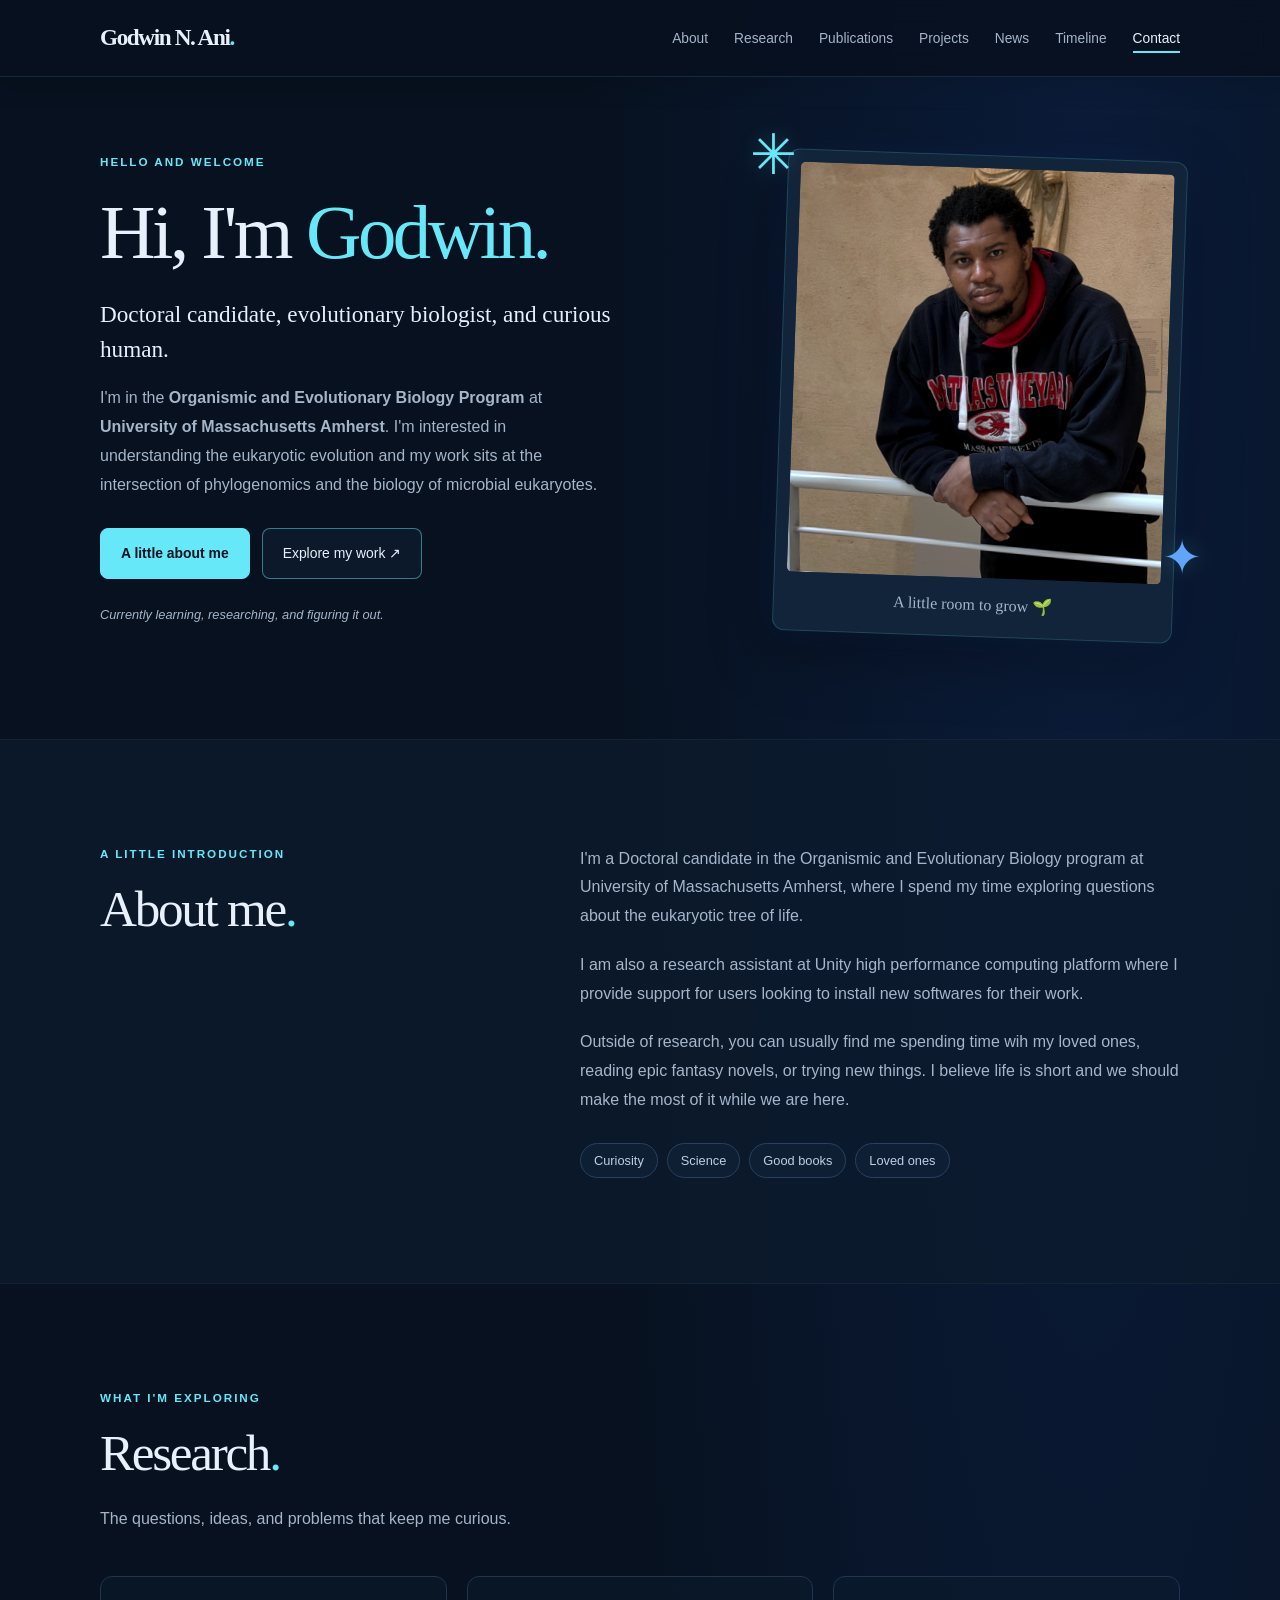
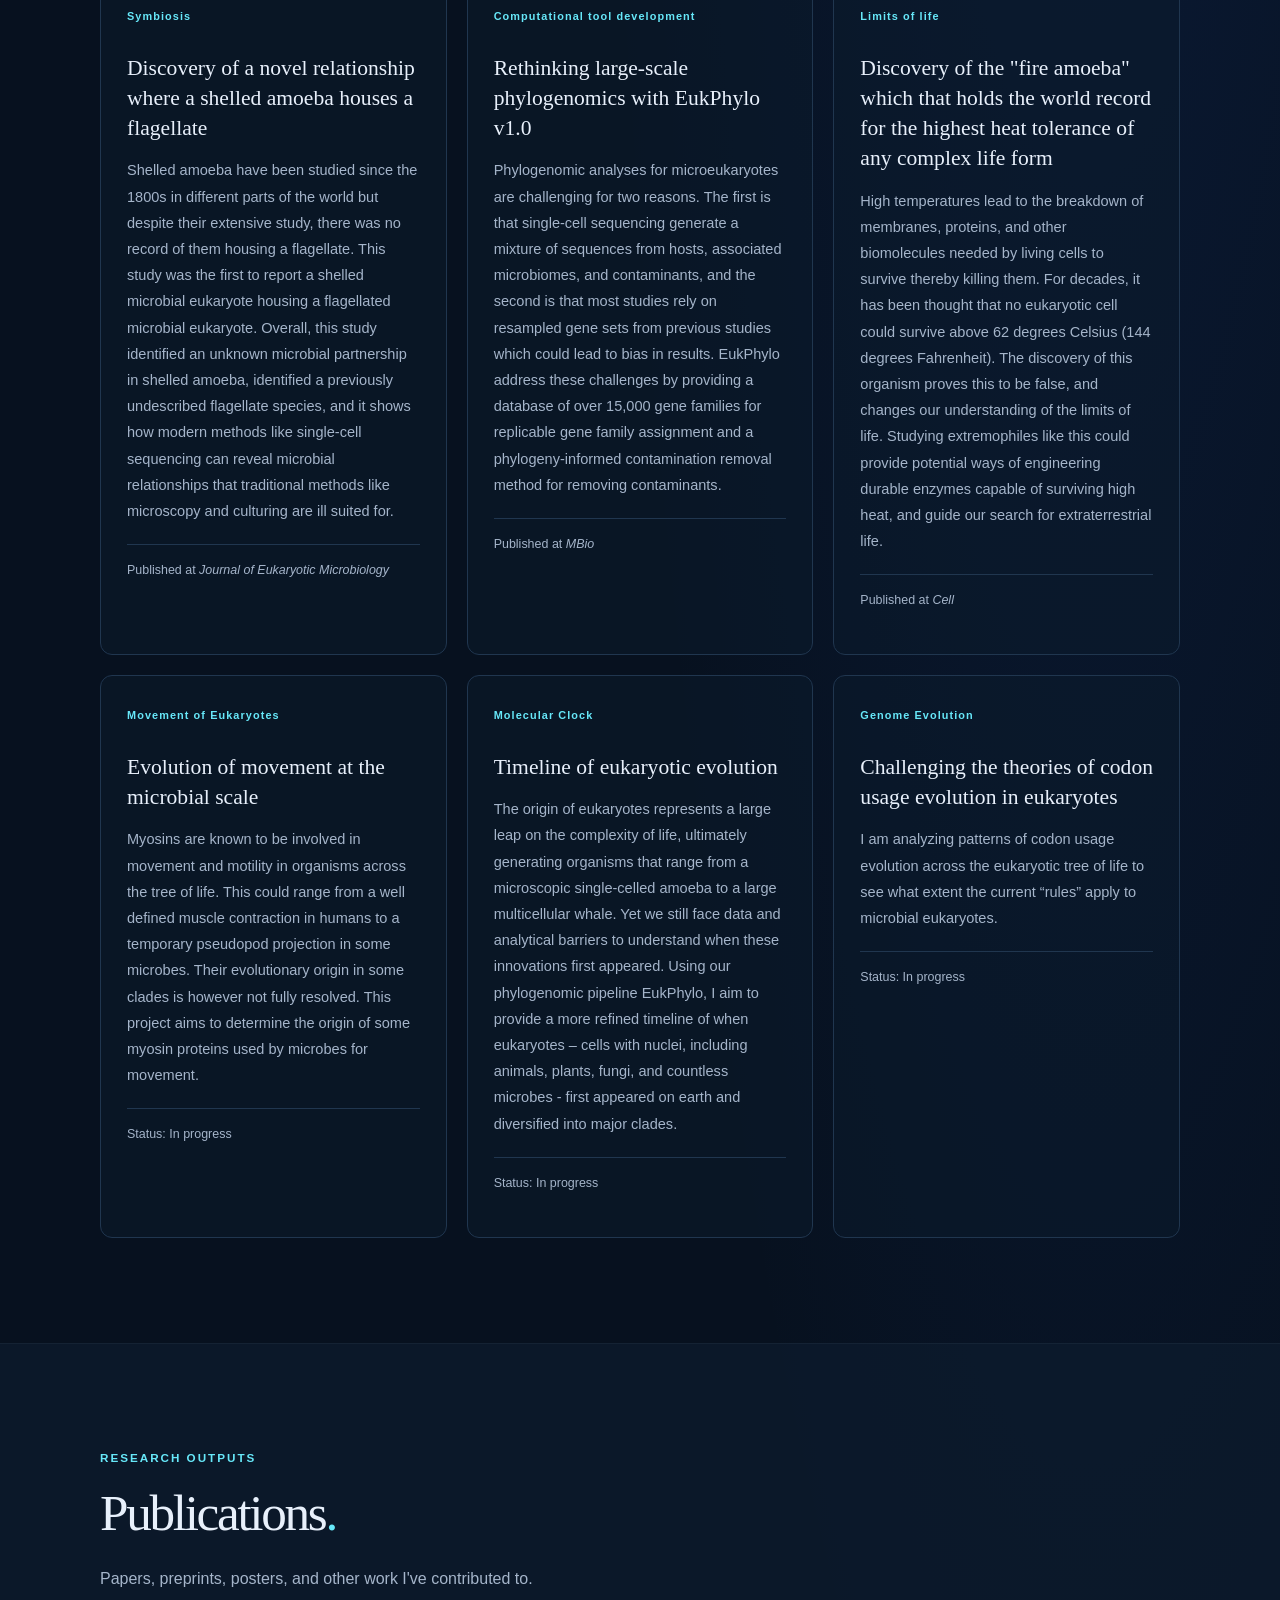
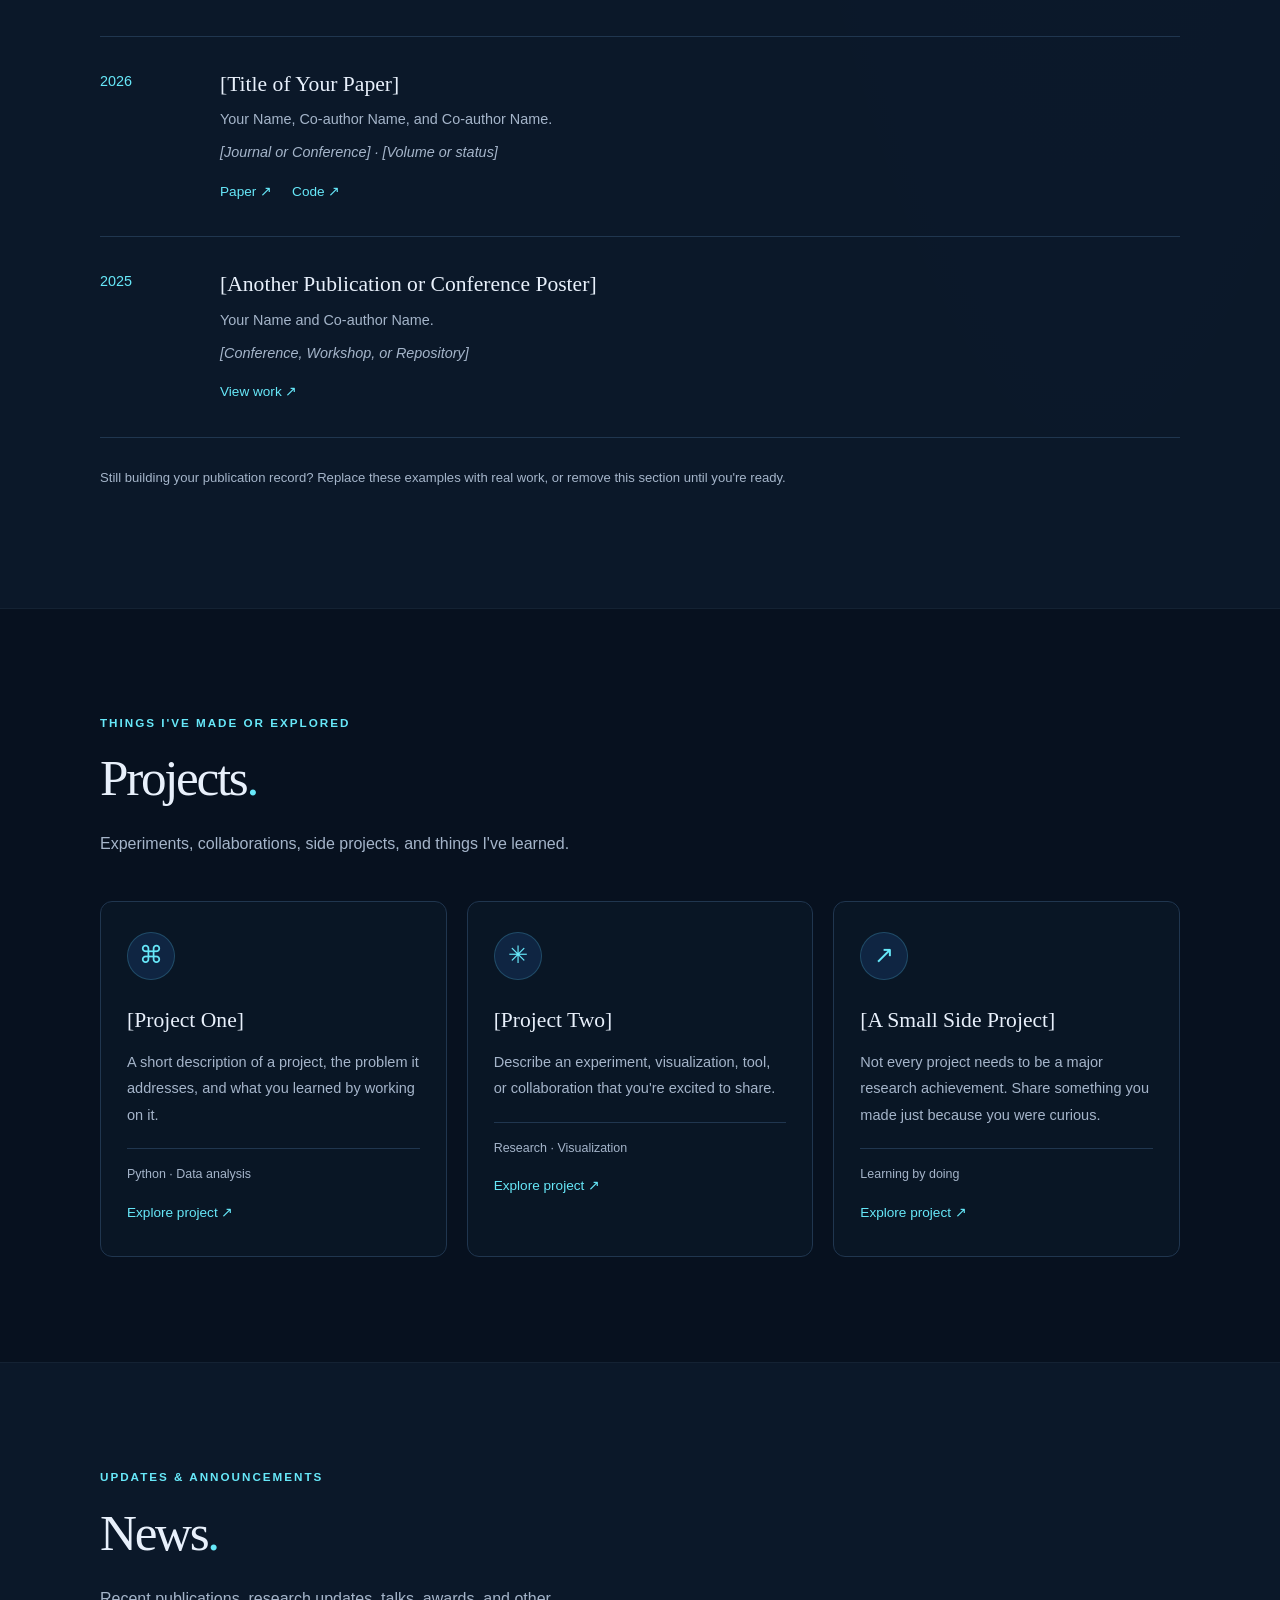
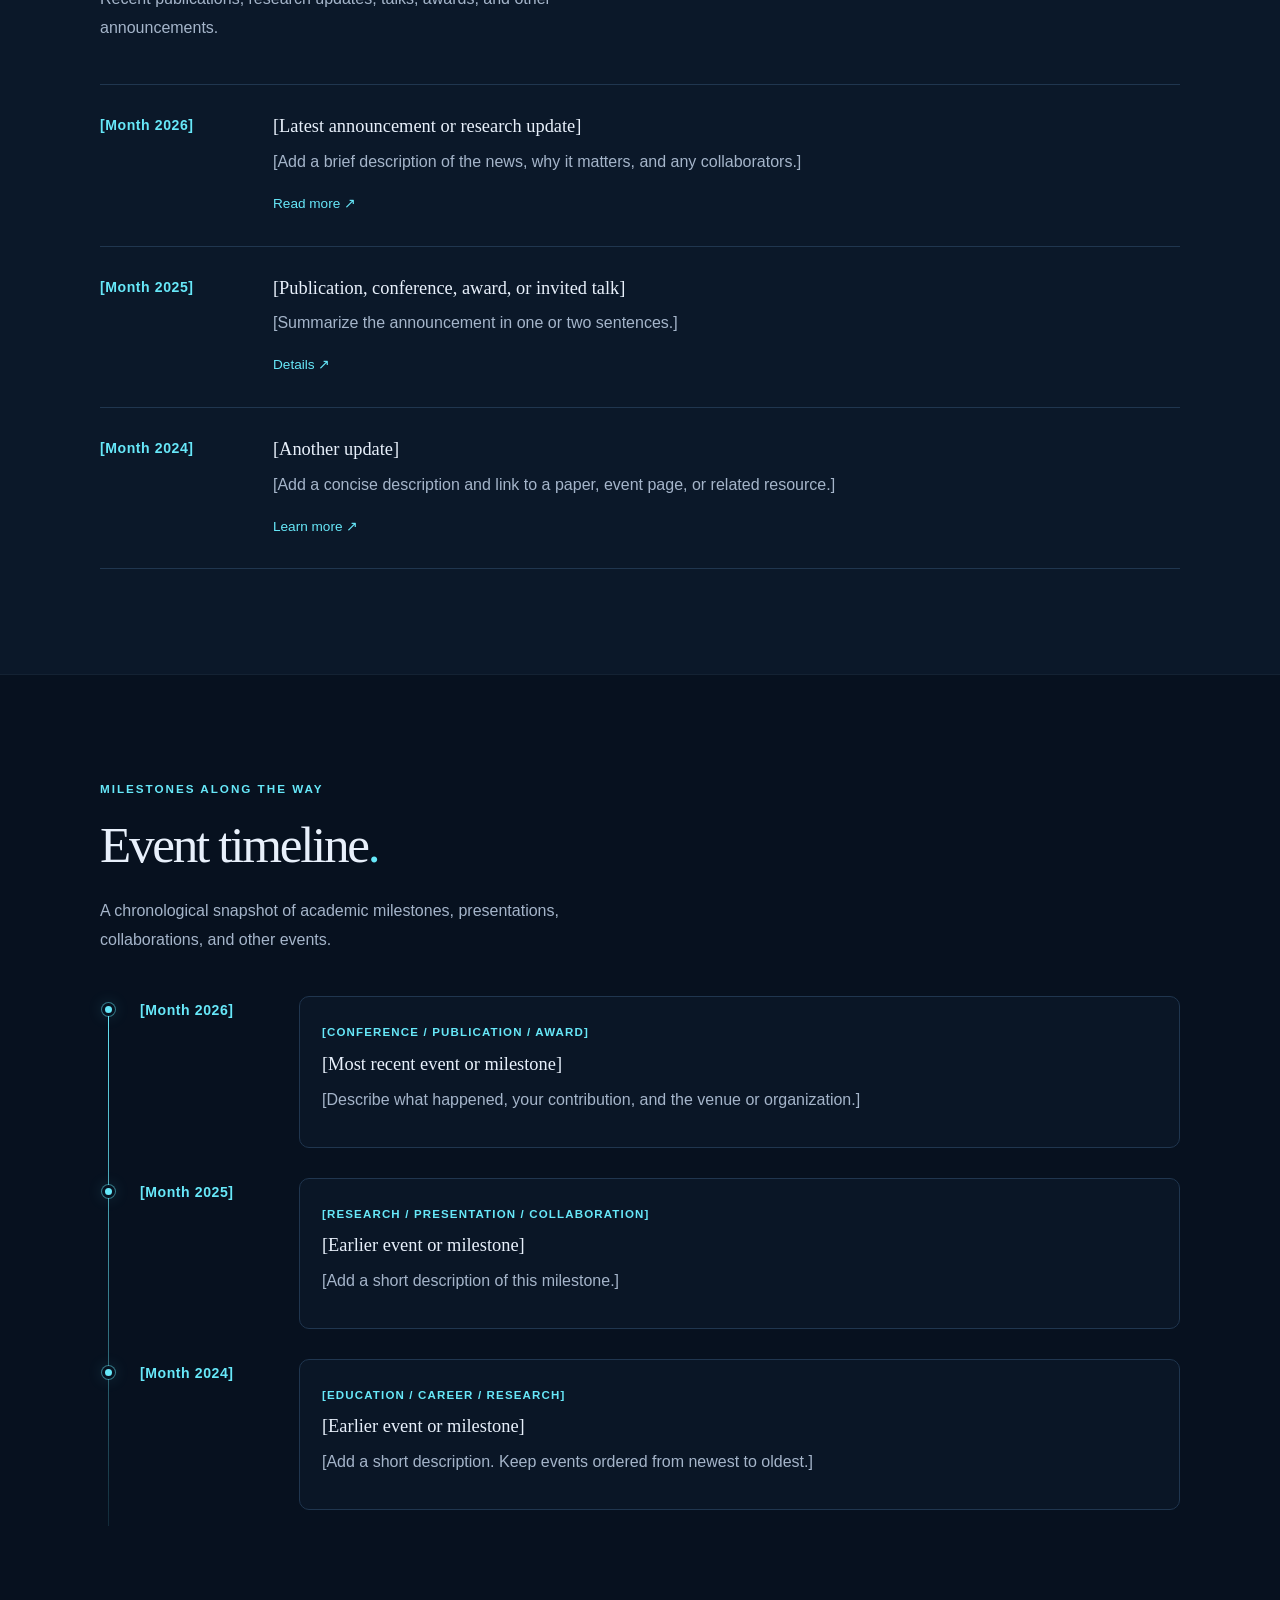
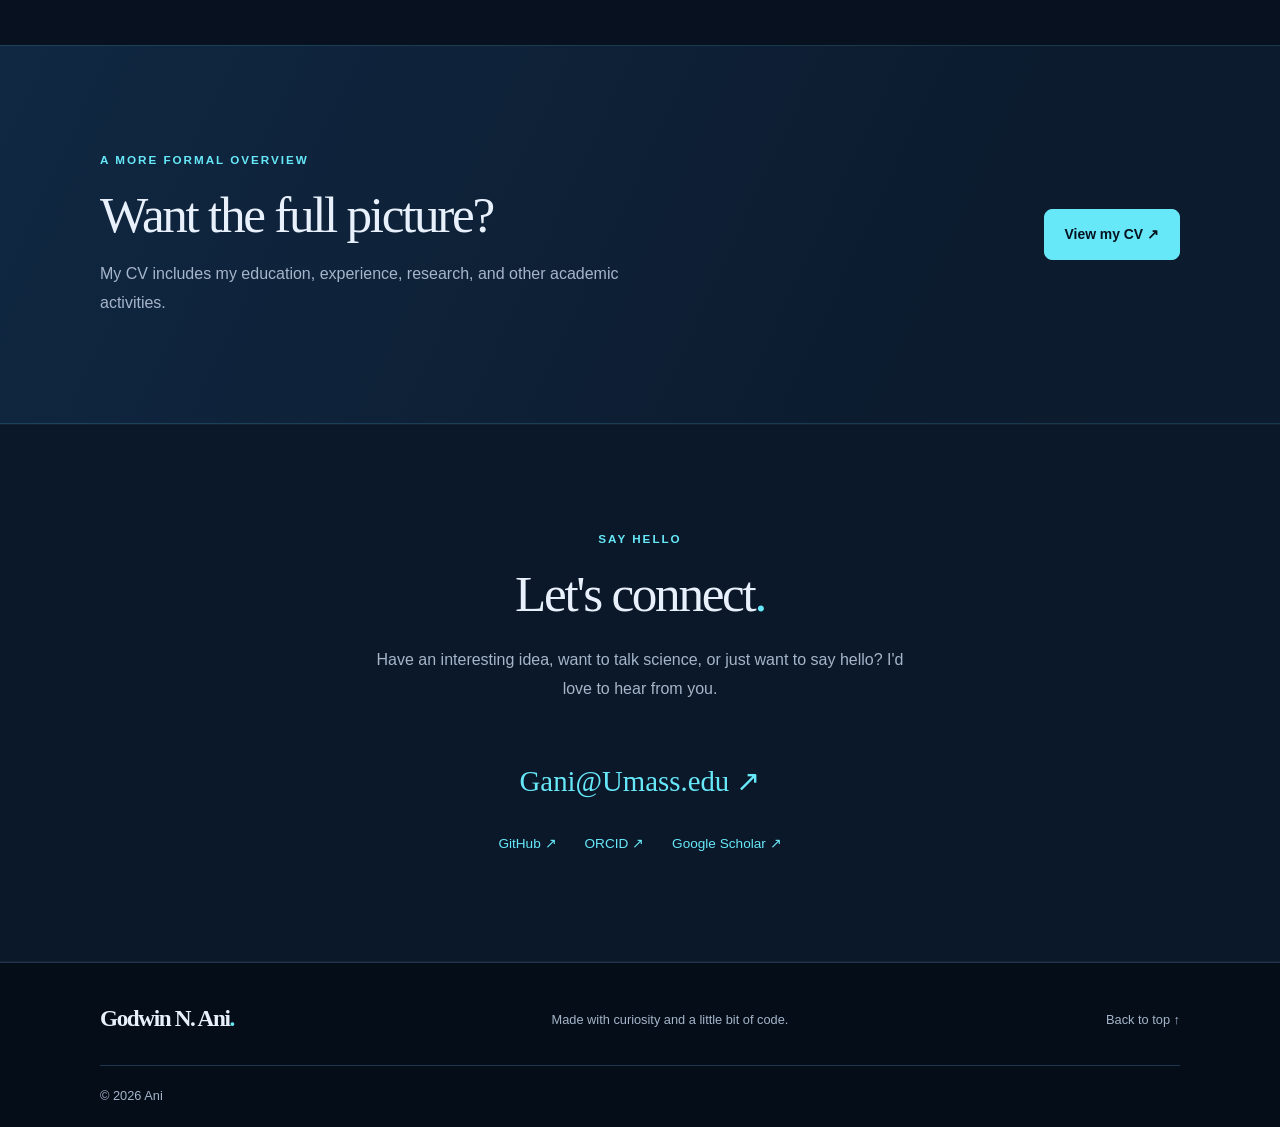
==== index.html @ 8d367bbb "Update index.html" ====
<!DOCTYPE html>
<html lang="en">
<head>
  <meta charset="UTF-8">
  <meta name="viewport" content="width=device-width, initial-scale=1.0">
  <meta name="description" content="Academic website showcasing research, publications, projects, news, and academic milestones.">
  <meta name="theme-color" content="#07111f">
  <title>Godwin N. Ani | Graduate Student</title>
  <link rel="stylesheet" href="style.css">
  <script src="script.js" defer></script>
</head>
<body>

  <!-- Navigation -->
  <header class="site-header">
    <nav class="navbar container" aria-label="Main navigation">
      <a class="logo" href="#home">Godwin N. Ani<span>.</span></a>

      <button class="menu-toggle"
              id="menu-toggle"
              aria-label="Open navigation menu"
              aria-expanded="false"
              aria-controls="nav-links">
        <span></span><span></span><span></span>
      </button>

      <ul class="nav-links" id="nav-links">
        <li><a href="#about">About</a></li>
        <li><a href="#research">Research</a></li>
        <li><a href="#publications">Publications</a></li>
        <li><a href="#projects">Projects</a></li>
        <li><a href="#news">News</a></li>
        <li><a href="#timeline">Timeline</a></li>
        <li><a href="#contact">Contact</a></li>
      </ul>
    </nav>
  </header>

  <main>
    <!-- Hero -->
    <section class="hero container" id="home">
      <div class="hero-content">
        <p class="eyebrow">HELLO AND WELCOME</p>

        <h1>Hi, I'm <span>Godwin.</span></h1>

        <p class="hero-subtitle">
          Doctoral candidate, evolutionary biologist, and curious human.
        </p>

        <p class="hero-description">
          I'm in the <strong>Organismic and Evolutionary Biology Program</strong> at
          <strong>University of Massachusetts Amherst</strong>. I'm interested in understanding
          the eukaryotic evolution and my work sits at the intersection of phylogenomics and the biology of microbial eukaryotes.
        </p>

        <div class="hero-buttons">
          <a class="button button-dark" href="#about">A little about me</a>
          <a class="button button-outline" href="#research">Explore my work ↗</a>
        </div>

        <p class="hero-note">Currently learning, researching, and figuring it out.</p>
      </div>

      <div class="hero-visual">
        <!-- Replace this illustration with a photo if you prefer -->
        <div class="photo-frame">
          <img
            src="../images/IMG_0712.jpg"
            alt="Godwin at Harvard Museum of Art"
          >
          <div class="photo-caption">A little room to grow 🌱</div>
        </div>
        <span class="decor decor-one">✳</span>
        <span class="decor decor-two">✦</span>
      </div>
    </section>

    <!-- About Me -->
    <section class="section section-white" id="about">
      <div class="container about-grid">
        <div>
          <p class="eyebrow">A LITTLE INTRODUCTION</p>
          <h2>About me<span class="heading-dot">.</span></h2>
        </div>

        <div class="section-copy">
          <p>
            I'm a Doctoral candidate in the Organismic and Evolutionary Biology program at
            University of Massachusetts Amherst, where I spend my time exploring questions about the eukaryotic tree of life.
          </p>
          <p>
            I am also a research assistant at Unity high performance computing platform where I provide support for users looking to install new softwares for their work.
          </p>
          <p>
            Outside of research, you can usually find me
            spending time wih my loved ones, reading epic fantasy novels, or trying new things.
            I believe life is short and we should make the most of it while we are here.
          </p>

          <div class="interest-list">
            <span>Curiosity</span>
            <span>Science</span>
            <span>Good books</span>
            <span>Loved ones</span>
          </div>
        </div>
      </div>
    </section>

    <!-- Research -->
    <section class="section" id="research">
      <div class="container">
        <p class="eyebrow">WHAT I'M EXPLORING</p>
        <h2>Research<span class="heading-dot">.</span></h2>
        <p class="section-intro">
          The questions, ideas, and problems that keep me curious.
        </p>

        <div class="card-grid">
          <article class="content-card">
            <span class="card-number">Symbiosis</span>
            <h3>Discovery of a novel relationship where a shelled amoeba houses a flagellate</h3>
            <p>
              Shelled amoeba have been studied since the 1800s in different parts of the world but despite their extensive study, there was no record of them housing a flagellate. This study was the first to report a shelled microbial eukaryote housing a flagellated microbial eukaryote. Overall, this study identified an unknown microbial partnership in shelled amoeba, identified a previously undescribed flagellate species, and it shows how modern methods like single-cell sequencing can reveal microbial relationships that traditional methods like microscopy and culturing are ill suited for.
            </p>
            <p class="card-meta">Published at <I>Journal of Eukaryotic Microbiology</I></p>
          </article>
          
          <article class="content-card">
            <span class="card-number">Computational tool development</span>
            <h3>Rethinking large-scale phylogenomics with EukPhylo v1.0</h3>
            <p>
              Phylogenomic analyses for microeukaryotes are challenging for two reasons. The first is that single-cell sequencing generate a mixture of sequences from hosts, associated microbiomes, and contaminants, and the second is that most studies rely on resampled gene sets from previous studies which could lead to bias in results. EukPhylo address these challenges by providing a database of over 15,000 gene families for replicable gene family assignment and a phylogeny-informed contamination removal method for removing contaminants.
            </p>
            <p class="card-meta">Published at <I>MBio</I></p>
          </article>
          <article class="content-card">
            <span class="card-number">Limits of life</span>
            <h3>Discovery of the "fire amoeba" which that holds the world record for the highest heat tolerance of any complex life form</h3>
            <p>
              High temperatures lead to the breakdown of membranes, proteins, and other biomolecules needed by living cells to survive thereby killing them. For decades, it has been thought that no eukaryotic cell could survive above 62 degrees Celsius (144 degrees Fahrenheit). The discovery of this organism proves this to be false, and changes our understanding of the limits of life. Studying extremophiles like this could provide potential ways of engineering durable enzymes capable of surviving high heat, and guide our search for extraterrestrial life.
            </p>
            <p class="card-meta">Published at <I>Cell</I></p>
          </article>
          <article class="content-card">
            <span class="card-number">Movement of Eukaryotes</span>
            <h3>Evolution of movement at the microbial scale</h3>
            <p>
              Myosins are known to be involved in movement and motility in organisms across the tree of life. This could range from a well defined muscle contraction in humans to a temporary pseudopod projection in some microbes. Their evolutionary origin in some clades is however not fully resolved. This project aims to determine the origin of some myosin proteins used by microbes for movement.
            </p>
            <p class="card-meta">Status: In progress</p>
          </article>
          <article class="content-card">
            <span class="card-number">Molecular Clock</span>
            <h3>Timeline of eukaryotic evolution</h3>
            <p>
              The origin of eukaryotes represents a large leap on the complexity of life, ultimately generating organisms that range from a microscopic single-celled amoeba to a large multicellular whale. Yet we still face data and analytical barriers to understand when these innovations first appeared. Using our phylogenomic pipeline EukPhylo, I aim to provide a more refined timeline of when eukaryotes – cells with nuclei, including animals, plants, fungi, and countless microbes - first appeared on earth and diversified into major clades.
            </p>
            <p class="card-meta">Status: In progress</p>
          </article>

          <article class="content-card">
            <span class="card-number">Genome Evolution</span>
            <h3>Challenging the theories of codon usage evolution in eukaryotes</h3>
            <p>
              I am analyzing patterns of codon usage evolution across the eukaryotic tree of life to see what extent the current “rules” apply to microbial eukaryotes.
            </p>
            <p class="card-meta">Status: In progress</p>
          </article>
        </div>
      </div>
    </section>

    <!-- Publications -->
    <section class="section section-white" id="publications">
      <div class="container">
        <p class="eyebrow">RESEARCH OUTPUTS</p>
        <h2>Publications<span class="heading-dot">.</span></h2>
        <p class="section-intro">
          Papers, preprints, posters, and other work I've contributed to.
        </p>

        <div class="publication-list">
          <article class="publication">
            <span class="publication-year">2026</span>
            <div>
              <h3>[Title of Your Paper]</h3>
              <p>Your Name, Co-author Name, and Co-author Name.</p>
              <p class="publication-venue">
                [Journal or Conference] · [Volume or status]
              </p>
              <div class="text-links">
                <a href="https://doi.org/" target="_blank"
                   rel="noopener noreferrer">Paper ↗</a>
                <a href="https://github.com/" target="_blank"
                   rel="noopener noreferrer">Code ↗</a>
              </div>
            </div>
          </article>

          <article class="publication">
            <span class="publication-year">2025</span>
            <div>
              <h3>[Another Publication or Conference Poster]</h3>
              <p>Your Name and Co-author Name.</p>
              <p class="publication-venue">
                [Conference, Workshop, or Repository]
              </p>
              <div class="text-links">
                <a href="https://example.com/" target="_blank"
                   rel="noopener noreferrer">View work ↗</a>
              </div>
            </div>
          </article>
        </div>

        <p class="small-note">
          Still building your publication record? Replace these examples
          with real work, or remove this section until you're ready.
        </p>
      </div>
    </section>

    <!-- Projects -->
    <section class="section" id="projects">
      <div class="container">
        <p class="eyebrow">THINGS I'VE MADE OR EXPLORED</p>
        <h2>Projects<span class="heading-dot">.</span></h2>
        <p class="section-intro">
          Experiments, collaborations, side projects, and things I've learned.
        </p>

        <div class="card-grid">
          <article class="content-card project-card">
            <div class="project-icon">⌘</div>
            <h3>[Project One]</h3>
            <p>
              A short description of a project, the problem it addresses,
              and what you learned by working on it.
            </p>
            <p class="card-meta">Python · Data analysis</p>
            <a class="card-link" href="https://github.com/">
              Explore project ↗
            </a>
          </article>

          <article class="content-card project-card">
            <div class="project-icon">✳</div>
            <h3>[Project Two]</h3>
            <p>
              Describe an experiment, visualization, tool, or collaboration
              that you're excited to share.
            </p>
            <p class="card-meta">Research · Visualization</p>
            <a class="card-link" href="https://github.com/">
              Explore project ↗
            </a>
          </article>

          <article class="content-card project-card">
            <div class="project-icon">↗</div>
            <h3>[A Small Side Project]</h3>
            <p>
              Not every project needs to be a major research achievement.
              Share something you made just because you were curious.
            </p>
            <p class="card-meta">Learning by doing</p>
            <a class="card-link" href="https://github.com/">
              Explore project ↗
            </a>
          </article>
        </div>
      </div>
    </section>

    <!-- News -->
    <section class="section section-white" id="news">
      <div class="container">
        <p class="eyebrow">UPDATES & ANNOUNCEMENTS</p>
        <h2>News<span class="heading-dot">.</span></h2>
        <p class="section-intro">
          Recent publications, research updates, talks, awards, and other announcements.
        </p>

        <div class="news-list">
          <!-- Replace these clearly marked placeholders with real announcements. -->
          <article class="news-item">
            <time class="news-date" datetime="2026-01">[Month 2026]</time>
            <div class="news-content">
              <h3>[Latest announcement or research update]</h3>
              <p>[Add a brief description of the news, why it matters, and any collaborators.]</p>
              <a class="card-link" href="#">Read more ↗</a>
            </div>
          </article>
          <article class="news-item">
            <time class="news-date" datetime="2025-01">[Month 2025]</time>
            <div class="news-content">
              <h3>[Publication, conference, award, or invited talk]</h3>
              <p>[Summarize the announcement in one or two sentences.]</p>
              <a class="card-link" href="#">Details ↗</a>
            </div>
          </article>
          <article class="news-item">
            <time class="news-date" datetime="2024-01">[Month 2024]</time>
            <div class="news-content">
              <h3>[Another update]</h3>
              <p>[Add a concise description and link to a paper, event page, or related resource.]</p>
              <a class="card-link" href="#">Learn more ↗</a>
            </div>
          </article>
        </div>
      </div>
    </section>

    <!-- Event timeline: keep entries in reverse chronological order (newest first). -->
    <section class="section" id="timeline">
      <div class="container">
        <p class="eyebrow">MILESTONES ALONG THE WAY</p>
        <h2>Event timeline<span class="heading-dot">.</span></h2>
        <p class="section-intro">
          A chronological snapshot of academic milestones, presentations, collaborations, and other events.
        </p>

        <div class="event-timeline">
          <!-- Add new events at the top so the newest event always appears first. -->
          <article class="timeline-event">
            <div class="timeline-marker" aria-hidden="true"></div>
            <time class="timeline-date" datetime="2026-01">[Month 2026]</time>
            <div class="timeline-card">
              <span class="timeline-type">[Conference / Publication / Award]</span>
              <h3>[Most recent event or milestone]</h3>
              <p>[Describe what happened, your contribution, and the venue or organization.]</p>
            </div>
          </article>
          <article class="timeline-event">
            <div class="timeline-marker" aria-hidden="true"></div>
            <time class="timeline-date" datetime="2025-01">[Month 2025]</time>
            <div class="timeline-card">
              <span class="timeline-type">[Research / Presentation / Collaboration]</span>
              <h3>[Earlier event or milestone]</h3>
              <p>[Add a short description of this milestone.]</p>
            </div>
          </article>
          <article class="timeline-event">
            <div class="timeline-marker" aria-hidden="true"></div>
            <time class="timeline-date" datetime="2024-01">[Month 2024]</time>
            <div class="timeline-card">
              <span class="timeline-type">[Education / Career / Research]</span>
              <h3>[Earlier event or milestone]</h3>
              <p>[Add a short description. Keep events ordered from newest to oldest.]</p>
            </div>
          </article>
        </div>
      </div>
    </section>

    <!-- CV -->
    <section class="section cv-section" id="cv">
      <div class="container cv-inner">
        <div>
          <p class="eyebrow">A MORE FORMAL OVERVIEW</p>
          <h2>Want the full picture?</h2>
          <p>
            My CV includes my education, experience, research, and other
            academic activities.
          </p>
        </div>
        <a class="button button-dark" href="assets/cv.pdf" target="_blank"
           rel="noopener noreferrer">View my CV ↗</a>
      </div>
    </section>

    <!-- Contact -->
    <section class="section section-white" id="contact">
      <div class="container contact-inner">
        <p class="eyebrow">SAY HELLO</p>
        <h2>Let's connect<span class="heading-dot">.</span></h2>
        <p class="section-intro">
          Have an interesting idea, want to talk science, or just want to say
          hello? I'd love to hear from you.
        </p>

        <a class="email-link" href="mailto:your.email@university.edu">
          Gani@Umass.edu ↗
        </a>

        <div class="social-links">
          <a href="https://github.com/Godwin-Ani//" target="_blank"
             rel="noopener noreferrer">GitHub ↗</a>
          <a href="https://orcid.org/0009-0008-8684-9844" target="_blank"
             rel="noopener noreferrer">ORCID ↗</a>
          <a href="https://scholar.google.com/citations?user=5WgPe4oAAAAJ&hl=en&oi=ao" target="_blank"
             rel="noopener noreferrer">Google Scholar ↗</a>
        </div>
      </div>
    </section>
  </main>

  <!-- Footer -->
  <footer class="site-footer">
    <div class="container footer-inner">
      <a class="logo" href="#home">Godwin N. Ani<span>.</span></a>
      <p>Made with curiosity and a little bit of code.</p>
      <a href="#home">Back to top ↑</a>
    </div>
    <div class="container copyright">
      © <span id="year"></span> Ani
    </div>
  </footer>

</body>
</html>
---- style.css ----
/* --------------------------------
   1. Colors and global styles
--------------------------------- */

:root {
  --paper: #07111f;
  --white: #0d1b2d;
  --ink: #e8f0fb;
  --muted: #a5b5ca;
  --sage: #102842;
  --clay: #67e8f9;
  --sand: #142a43;
  --border: #20364f;
  --serif: Georgia, "Times New Roman", serif;
  --sans: Arial, Helvetica, sans-serif;
  --content-width: 1080px;
}

* {
  box-sizing: border-box;
}

html {
  scroll-behavior: smooth;
  scroll-padding-top: 90px;
}

body {
  margin: 0;
  background: var(--paper);
  color: var(--ink);
  font-family: var(--sans);
  font-size: 16px;
  line-height: 1.8;
  -webkit-font-smoothing: antialiased;
}

img {
  display: block;
  max-width: 100%;
}

a {
  color: inherit;
  text-decoration: none;
}

a:focus-visible,
button:focus-visible {
  outline: 3px solid var(--clay);
  outline-offset: 4px;
}

.container {
  width: min(var(--content-width), calc(100% - 48px));
  margin-inline: auto;
}

section[id] {
  scroll-margin-top: 85px;
}

::selection {
  background: var(--sage);
  color: var(--ink);
}

/* --------------------------------
   2. Navigation
--------------------------------- */

.site-header {
  position: sticky;
  top: 0;
  z-index: 100;
  background: rgba(248, 245, 239, 0.94);
  border-bottom: 1px solid var(--border);
  backdrop-filter: blur(12px);
}

.navbar {
  min-height: 76px;
  display: flex;
  justify-content: space-between;
  align-items: center;
  gap: 24px;
}

.logo {
  font-family: var(--serif);
  font-size: 1.45rem;
  font-weight: bold;
  letter-spacing: -0.06em;
  white-space: nowrap;
}

.logo span,
.heading-dot {
  color: var(--clay);
}

.nav-links {
  display: flex;
  align-items: center;
  gap: 26px;
  list-style: none;
  padding: 0;
  margin: 0;
}

.nav-links a {
  color: var(--muted);
  font-size: 0.86rem;
  transition: color 0.2s ease;
}

.nav-links a:hover {
  color: var(--clay);
}

.menu-toggle {
  display: none;
  background: transparent;
  border: 0;
  cursor: pointer;
  padding: 8px;
}

.menu-toggle span {
  display: block;
  width: 24px;
  height: 2px;
  margin: 5px 0;
  background: var(--ink);
}

/* --------------------------------
   3. Hero
--------------------------------- */

.hero {
  min-height: 620px;
  display: grid;
  grid-template-columns: 1.15fr 0.85fr;
  align-items: center;
  gap: 70px;
  padding-top: 76px;
  padding-bottom: 100px;
}

.hero-content {
  max-width: 610px;
}

.eyebrow {
  margin: 0 0 18px;
  color: var(--clay);
  font-size: 0.73rem;
  font-weight: bold;
  letter-spacing: 0.17em;
  line-height: 1.5;
}

h1,
h2,
h3,
p {
  margin-top: 0;
}

h1,
h2 {
  font-family: var(--serif);
  font-weight: normal;
  letter-spacing: -0.045em;
  line-height: 1.15;
}

h1 {
  margin-bottom: 20px;
  font-size: clamp(3rem, 6vw, 5rem);
}

h1 span {
  color: var(--clay);
}

h2 {
  margin-bottom: 22px;
  font-size: clamp(2.3rem, 4vw, 3.4rem);
}

h3 {
  font-family: var(--serif);
  font-size: 1.35rem;
  font-weight: normal;
  line-height: 1.4;
}

.hero-subtitle {
  margin-bottom: 18px;
  font-family: var(--serif);
  font-size: 1.45rem;
  line-height: 1.5;
}

.hero-description,
.section-copy p,
.content-card p,
.publication p {
  color: var(--muted);
}

.hero-description {
  max-width: 510px;
}

.hero-buttons {
  display: flex;
  flex-wrap: wrap;
  gap: 12px;
  margin-top: 28px;
}

.button {
  display: inline-flex;
  align-items: center;
  justify-content: center;
  padding: 12px 20px;
  border: 1px solid var(--ink);
  border-radius: 4px;
  font-size: 0.87rem;
  transition:
    background 0.2s ease,
    color 0.2s ease,
    transform 0.2s ease;
}

.button:hover {
  transform: translateY(-2px);
}

.button-dark {
  background: var(--ink);
  color: var(--white);
}

.button-dark:hover {
  background: var(--clay);
  border-color: var(--clay);
}

.button-outline {
  background: transparent;
}

.button-outline:hover {
  background: var(--white);
}

.hero-note {
  margin-top: 24px;
  color: var(--muted);
  font-size: 0.8rem;
  font-style: italic;
}

.hero-visual {
  position: relative;
  width: 100%;
  max-width: 400px;
  justify-self: end;
}

.photo-frame {
  padding: 12px 12px 0;
  background: var(--white);
  box-shadow: 0 15px 45px rgba(48, 46, 42, 0.08);
  transform: rotate(2deg);
}

.photo-frame img {
  width: 100%;
  height: 410px;
  object-fit: cover;
}

.photo-caption {
  padding: 13px 4px 16px;
  font-family: var(--serif);
  font-size: 1rem;
  text-align: center;
}

.decor {
  position: absolute;
  color: var(--clay);
  line-height: 1;
}

.decor-one {
  top: -28px;
  left: -30px;
  font-size: 3.5rem;
}

.decor-two {
  right: -22px;
  bottom: 55px;
  color: #8b9a7d;
  font-size: 3rem;
}

/* --------------------------------
   4. General sections
--------------------------------- */

.section {
  padding: 105px 0;
}

.section-white {
  background: var(--white);
}

.section-intro {
  max-width: 560px;
  margin-bottom: 42px;
  color: var(--muted);
}

.about-grid {
  display: grid;
  grid-template-columns: 0.8fr 1.2fr;
  gap: 80px;
  align-items: start;
}

.section-copy p {
  margin-bottom: 20px;
}

.interest-list {
  display: flex;
  flex-wrap: wrap;
  gap: 9px;
  margin-top: 28px;
}

.interest-list span {
  padding: 5px 13px;
  border: 1px solid var(--border);
  border-radius: 30px;
  color: var(--muted);
  font-size: 0.8rem;
}

/* --------------------------------
   5. Research and project cards
--------------------------------- */

.card-grid {
  display: grid;
  grid-template-columns: repeat(3, minmax(0, 1fr));
  gap: 20px;
}

.content-card {
  padding: 30px 26px;
  border: 1px solid var(--border);
  background: var(--white);
  transition:
    transform 0.25s ease,
    box-shadow 0.25s ease;
}

#research .content-card,
#projects .content-card {
  background: transparent;
}

.content-card:hover {
  transform: translateY(-4px);
  box-shadow: 0 12px 30px rgba(48, 46, 42, 0.05);
}

.card-number {
  display: block;
  margin-bottom: 26px;
  color: var(--clay);
  font-size: 0.68rem;
  font-weight: bold;
  letter-spacing: 0.1em;
}

.content-card h3 {
  margin-bottom: 14px;
}

.content-card p {
  font-size: 0.91rem;
}

.card-meta {
  margin-top: 20px;
  padding-top: 14px;
  border-top: 1px solid var(--border);
  font-size: 0.78rem !important;
}

.project-icon {
  display: grid;
  width: 48px;
  height: 48px;
  margin-bottom: 25px;
  place-items: center;
  border-radius: 50%;
  background: var(--sage);
  font-family: var(--serif);
  font-size: 1.5rem;
}

.card-link,
.text-links a,
.social-links a {
  display: inline-block;
  color: var(--clay);
  font-size: 0.85rem;
  text-decoration: underline;
  text-decoration-color: transparent;
  text-underline-offset: 4px;
  transition: text-decoration-color 0.2s ease;
}

.card-link:hover,
.text-links a:hover,
.social-links a:hover {
  text-decoration-color: currentColor;
}

/* --------------------------------
   6. Publications
--------------------------------- */

.publication-list {
  border-top: 1px solid var(--border);
}

.publication {
  display: grid;
  grid-template-columns: 90px 1fr;
  gap: 30px;
  padding: 32px 0;
  border-bottom: 1px solid var(--border);
}

.publication-year {
  color: var(--clay);
  font-size: 0.9rem;
}

.publication h3 {
  margin-bottom: 8px;
}

.publication p {
  margin-bottom: 7px;
  font-size: 0.9rem;
}

.publication-venue {
  font-style: italic;
}

.text-links {
  display: flex;
  flex-wrap: wrap;
  gap: 20px;
  margin-top: 14px;
}

.small-note {
  margin-top: 28px;
  color: var(--muted);
  font-size: 0.82rem;
}

/* --------------------------------
   7. Teaching and mentoring
--------------------------------- */

.experience-item {
  display: grid;
  grid-template-columns: 120px 1fr;
  gap: 20px;
  padding: 24px 0;
  border-bottom: 1px solid var(--border);
}

.experience-date {
  color: var(--clay);
  font-size: 0.82rem;
}

.experience-item h3 {
  margin-bottom: 5px;
}

.experience-item p {
  margin-bottom: 7px;
  font-size: 0.9rem;
}

/* --------------------------------
   8. CV section
--------------------------------- */

.cv-section {
  background: var(--sage);
}

.cv-inner {
  display: flex;
  justify-content: space-between;
  align-items: center;
  gap: 40px;
}

.cv-inner h2 {
  margin-bottom: 15px;
}

.cv-inner p:not(.eyebrow) {
  max-width: 550px;
  margin-bottom: 0;
  color: #62685d;
}

/* --------------------------------
   9. Contact
--------------------------------- */

.contact-inner {
  text-align: center;
}

.contact-inner .section-intro {
  margin-right: auto;
  margin-left: auto;
}

.email-link {
  display: inline-block;
  margin: 10px 0 24px;
  color: var(--clay);
  font-family: var(--serif);
  font-size: clamp(1.2rem, 3vw, 1.8rem);
  overflow-wrap: anywhere;
}

.social-links {
  display: flex;
  justify-content: center;
  flex-wrap: wrap;
  gap: 28px;
}

/* --------------------------------
   10. Footer
--------------------------------- */

.site-footer {
  padding: 35px 0 20px;
  border-top: 1px solid var(--border);
}

.footer-inner {
  display: flex;
  justify-content: space-between;
  align-items: center;
  gap: 20px;
}

.footer-inner p,
.footer-inner > a:last-child,
.copyright {
  color: var(--muted);
  font-size: 0.8rem;
}

.footer-inner p {
  margin-bottom: 0;
  text-align: center;
}

.copyright {
  margin-top: 25px;
  padding-top: 18px;
  border-top: 1px solid var(--border);
}

/* --------------------------------
   11. Mobile and tablet
--------------------------------- */

@media (max-width: 850px) {
  .nav-links {
    gap: 15px;
  }

  .nav-links a {
    font-size: 0.78rem;
  }

  .hero {
    grid-template-columns: 1fr 0.8fr;
    gap: 35px;
  }

  .photo-frame img {
    height: 320px;
  }

  .about-grid {
    gap: 40px;
  }

  .card-grid {
    grid-template-columns: repeat(2, minmax(0, 1fr));
  }
}

@media (max-width: 650px) {
  .container {
    width: min(100% - 36px, var(--content-width));
  }

  .navbar {
    min-height: 68px;
  }

  .menu-toggle {
    display: block;
  }

  .nav-links {
    display: none;
    position: absolute;
    top: 68px;
    left: 0;
    right: 0;
    flex-direction: column;
    align-items: stretch;
    gap: 0;
    padding: 10px 24px 20px;
    background: var(--paper);
    border-bottom: 1px solid var(--border);
  }

  .nav-links.open {
    display: flex;
  }

  .nav-links a {
    display: block;
    padding: 11px 0;
    font-size: 0.95rem;
  }

  .hero {
    min-height: auto;
    grid-template-columns: 1fr;
    gap: 45px;
    padding-top: 65px;
    padding-bottom: 75px;
  }

  h1 {
    font-size: clamp(3rem, 13vw, 4.3rem);
  }

  .hero-visual {
    width: 85%;
    max-width: 350px;
    justify-self: center;
  }

  .photo-frame img {
    height: 330px;
  }

  .section {
    padding: 75px 0;
  }

  .about-grid {
    grid-template-columns: 1fr;
    gap: 25px;
  }

  .card-grid {
    grid-template-columns: 1fr;
  }

  .publication {
    grid-template-columns: 1fr;
    gap: 8px;
  }

  .experience-item {
    grid-template-columns: 1fr;
    gap: 8px;
  }

  .cv-inner {
    flex-direction: column;
    align-items: flex-start;
  }

  .footer-inner {
    flex-direction: column;
    align-items: flex-start;
  }

  .footer-inner p {
    text-align: left;
  }
}

/* Respect reduced-motion preferences */
@media (prefers-reduced-motion: reduce) {
  html {
    scroll-behavior: auto;
  }

  *,
  *::before,
  *::after {
    transition-duration: 0.01ms !important;
    animation-duration: 0.01ms !important;
    animation-iteration-count: 1 !important;
  }
}


/* --------------------------------
   12. Dark-blue visual refinement
   Keeps the original layout and section order.
--------------------------------- */
:root {
  color-scheme: dark;
  --blue: #3b82f6;
  --cyan: #67e8f9;
  --surface-raised: #11243a;
  --glow: rgba(59, 130, 246, 0.18);
}

body {
  background:
    radial-gradient(ellipse at 85% 4%, rgba(37, 99, 235, 0.13), transparent 32rem),
    var(--paper);
}

.site-header {
  background: rgba(7, 17, 31, 0.88);
  border-bottom-color: rgba(103, 232, 249, 0.13);
  box-shadow: 0 8px 28px rgba(0, 0, 0, 0.12);
}

.logo span,
.heading-dot,
h1 span {
  color: var(--cyan);
}

.nav-links a {
  position: relative;
  transition: color 180ms ease;
}

.nav-links a::after {
  position: absolute;
  right: 0;
  bottom: -7px;
  left: 0;
  height: 2px;
  background: var(--cyan);
  content: "";
  transform: scaleX(0);
  transform-origin: left;
  transition: transform 180ms ease;
}

.nav-links a:hover,
.nav-links a[aria-current="location"] {
  color: var(--ink);
}

.nav-links a:hover::after,
.nav-links a[aria-current="location"]::after {
  transform: scaleX(1);
}

.menu-toggle span {
  background: var(--ink);
  transition: transform 180ms ease, opacity 180ms ease;
}

.eyebrow,
.card-number,
.publication-year,
.experience-date {
  color: var(--cyan);
}

.button {
  border-color: rgba(103, 232, 249, 0.48);
  border-radius: 8px;
  box-shadow: 0 0 0 rgba(59, 130, 246, 0);
}

.button-dark {
  color: #06111f;
  background: var(--cyan);
  border-color: var(--cyan);
  font-weight: 700;
}

.button-dark:hover {
  color: #fff;
  background: var(--blue);
  border-color: var(--blue);
  box-shadow: 0 8px 28px var(--glow);
}

.button-outline {
  color: var(--ink);
  background: rgba(17, 36, 58, 0.48);
}

.button-outline:hover {
  background: var(--surface-raised);
  box-shadow: 0 8px 28px var(--glow);
}

.photo-frame {
  background: var(--surface-raised);
  border: 1px solid rgba(103, 232, 249, 0.18);
  box-shadow: 0 22px 65px rgba(0, 0, 0, 0.3), 0 0 35px rgba(59, 130, 246, 0.08);
  border-radius: 12px;
  overflow: hidden;
}

.photo-frame img {
  border-radius: 5px;
  filter: saturate(0.82) contrast(1.04);
}

.photo-caption {
  color: var(--muted);
}

.decor {
  color: var(--cyan);
  text-shadow: 0 0 22px rgba(103, 232, 249, 0.25);
}

.decor-two {
  color: #60a5fa;
}

.section-white {
  background: rgba(13, 27, 45, 0.76);
  border-top: 1px solid rgba(148, 163, 184, 0.07);
  border-bottom: 1px solid rgba(148, 163, 184, 0.07);
}

.content-card {
  position: relative;
  overflow: hidden;
  background: rgba(13, 27, 45, 0.7);
  border-color: var(--border);
  border-radius: 12px;
  transition: transform 240ms ease, border-color 240ms ease, box-shadow 240ms ease, background 240ms ease;
}

#research .content-card,
#projects .content-card {
  background: rgba(13, 27, 45, 0.52);
}

.content-card::before {
  position: absolute;
  top: 0;
  right: 0;
  left: 0;
  height: 2px;
  background: linear-gradient(90deg, var(--blue), var(--cyan));
  content: "";
  opacity: 0;
  transform: scaleX(0.35);
  transform-origin: left;
  transition: opacity 240ms ease, transform 240ms ease;
}

.content-card:hover {
  background: rgba(17, 36, 58, 0.92);
  border-color: rgba(103, 232, 249, 0.4);
  box-shadow: 0 18px 44px rgba(0, 0, 0, 0.2), 0 0 26px rgba(59, 130, 246, 0.08);
  transform: translateY(-5px);
}

.content-card:hover::before {
  opacity: 1;
  transform: scaleX(1);
}

.project-icon {
  color: var(--cyan);
  background: rgba(59, 130, 246, 0.14);
  border: 1px solid rgba(103, 232, 249, 0.2);
}

.card-meta {
  border-top-color: var(--border);
}

.card-link,
.text-links a,
.social-links a,
.email-link {
  color: var(--cyan);
}

.publication-list,
.publication,
.experience-item {
  border-color: var(--border);
}

.publication {
  transition: padding-left 200ms ease, background 200ms ease;
}

.publication:hover {
  padding-left: 12px;
  background: linear-gradient(90deg, rgba(59, 130, 246, 0.07), transparent 75%);
}

.interest-list span {
  color: #c0cee0;
  background: rgba(17, 36, 58, 0.62);
  border-color: #29415e;
  transition: color 180ms ease, border-color 180ms ease, background 180ms ease;
}

.interest-list span:hover {
  color: var(--cyan);
  border-color: rgba(103, 232, 249, 0.5);
  background: rgba(59, 130, 246, 0.12);
}

.cv-section {
  background: linear-gradient(115deg, #102842, #0c1b2e 75%);
  border-top: 1px solid rgba(103, 232, 249, 0.14);
  border-bottom: 1px solid rgba(103, 232, 249, 0.14);
}

.cv-inner p:not(.eyebrow) {
  color: var(--muted);
}

.site-footer {
  background: #050d18;
  border-top-color: var(--border);
}

.copyright {
  border-top-color: var(--border);
}

::selection {
  color: #06111f;
  background: var(--cyan);
}

/* Progressive reveal: content remains visible if JavaScript is unavailable. */
.js-reveal {
  opacity: 0;
  transform: translateY(18px);
  transition: opacity 650ms ease, transform 650ms cubic-bezier(0.2, 0.65, 0.3, 1);
}

.js-reveal.is-visible {
  opacity: 1;
  transform: translateY(0);
}

.hero-content {
  animation: hero-enter 700ms ease both;
}

.hero-visual {
  animation: hero-enter 850ms 100ms ease both;
}

@keyframes hero-enter {
  from { opacity: 0; transform: translateY(14px); }
  to { opacity: 1; transform: translateY(0); }
}

@media (max-width: 650px) {
  .nav-links {
    background: rgba(7, 17, 31, 0.98);
    border-bottom-color: var(--border);
  }

  .nav-links a::after {
    bottom: 4px;
    right: auto;
    width: 40px;
  }

  .photo-frame {
    transform: rotate(1deg);
  }

  .publication:hover {
    padding-left: 0;
  }
}

@media (prefers-reduced-motion: reduce) {
  .js-reveal,
  .hero-content,
  .hero-visual {
    opacity: 1;
    transform: none;
    animation: none;
    transition: none;
  }
}

/* News updates */
.news-list {
  margin-top: 38px;
  border-top: 1px solid var(--border);
}

.news-item {
  display: grid;
  grid-template-columns: 145px minmax(0, 1fr);
  gap: 28px;
  padding: 28px 0;
  border-bottom: 1px solid var(--border);
  transition: padding-left 200ms ease, background 200ms ease;
}

.news-item:hover {
  padding-left: 10px;
  background: linear-gradient(90deg, rgba(59, 130, 246, 0.07), transparent 78%);
}

.news-date,
.timeline-date {
  color: var(--cyan);
  font-size: 0.88rem;
  font-weight: 700;
  letter-spacing: 0.04em;
}

.news-content h3,
.timeline-card h3 {
  margin: 0 0 8px;
  font-size: 1.15rem;
  line-height: 1.45;
}

.news-content p,
.timeline-card p {
  margin: 0 0 12px;
  color: var(--muted);
}

/* Reverse-chronological event timeline */
.event-timeline {
  position: relative;
  margin: 42px 0 0 8px;
  padding-left: 32px;
}

.event-timeline::before {
  position: absolute;
  top: 8px;
  bottom: 14px;
  left: 0;
  width: 1px;
  background: linear-gradient(to bottom, var(--cyan), rgba(103, 232, 249, 0.12));
  content: "";
}

.timeline-event {
  position: relative;
  display: grid;
  grid-template-columns: 135px minmax(0, 1fr);
  gap: 24px;
  padding: 0 0 30px;
}

.timeline-marker {
  position: absolute;
  top: 7px;
  left: -38px;
  width: 13px;
  height: 13px;
  border: 3px solid var(--paper);
  border-radius: 50%;
  background: var(--cyan);
  box-shadow: 0 0 0 1px rgba(103, 232, 249, 0.45), 0 0 16px rgba(103, 232, 249, 0.18);
}

.timeline-date {
  padding-top: 2px;
}

.timeline-card {
  padding: 20px 22px;
  background: rgba(13, 27, 45, 0.62);
  border: 1px solid var(--border);
  border-radius: 10px;
  transition: border-color 200ms ease, transform 200ms ease, background 200ms ease;
}

.timeline-card:hover {
  transform: translateY(-3px);
  border-color: rgba(103, 232, 249, 0.4);
  background: rgba(17, 36, 58, 0.8);
}

.timeline-type {
  display: inline-block;
  margin-bottom: 8px;
  color: var(--cyan);
  font-size: 0.72rem;
  font-weight: 700;
  letter-spacing: 0.1em;
  text-transform: uppercase;
}

@media (max-width: 650px) {
  .news-item,
  .timeline-event {
    grid-template-columns: 1fr;
    gap: 8px;
  }

  .news-item:hover {
    padding-left: 0;
  }

  .event-timeline {
    margin-left: 6px;
    padding-left: 25px;
  }

  .timeline-marker {
    left: -31px;
  }

  .timeline-card {
    padding: 17px;
  }
}
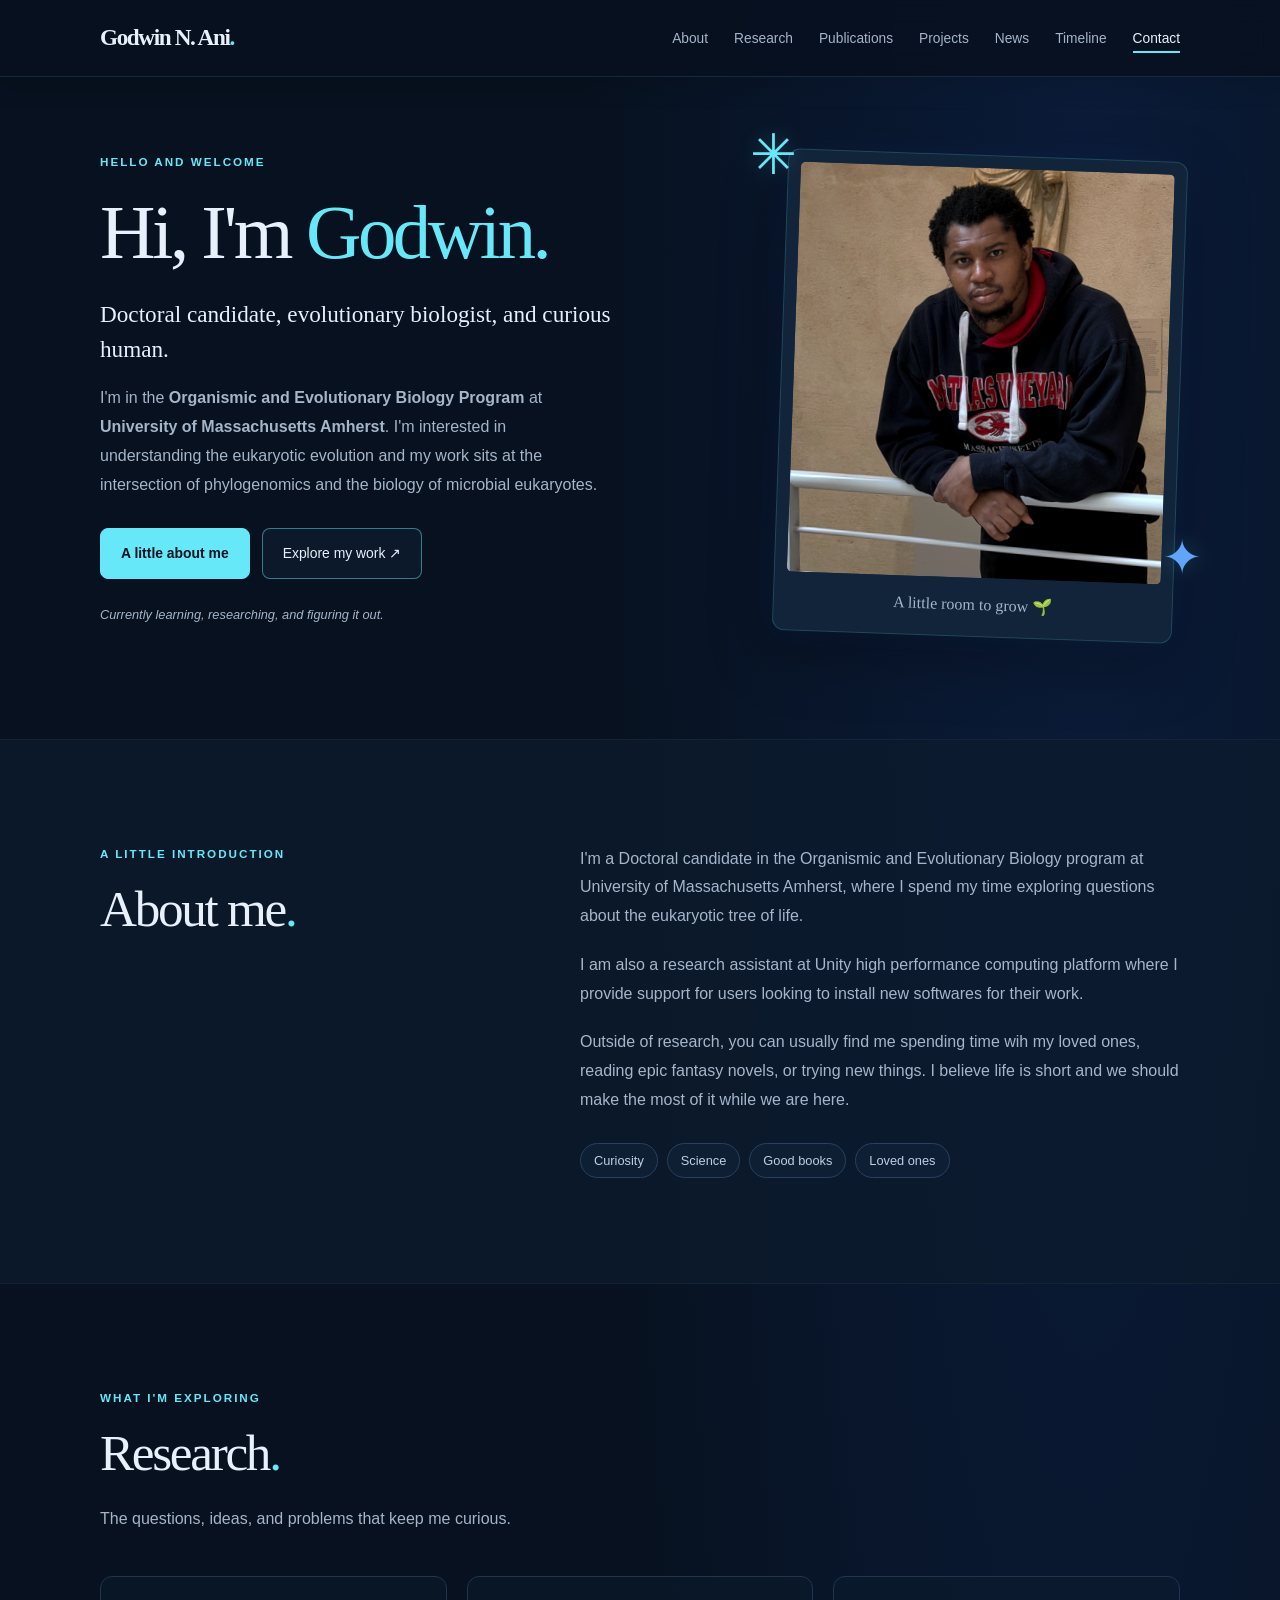
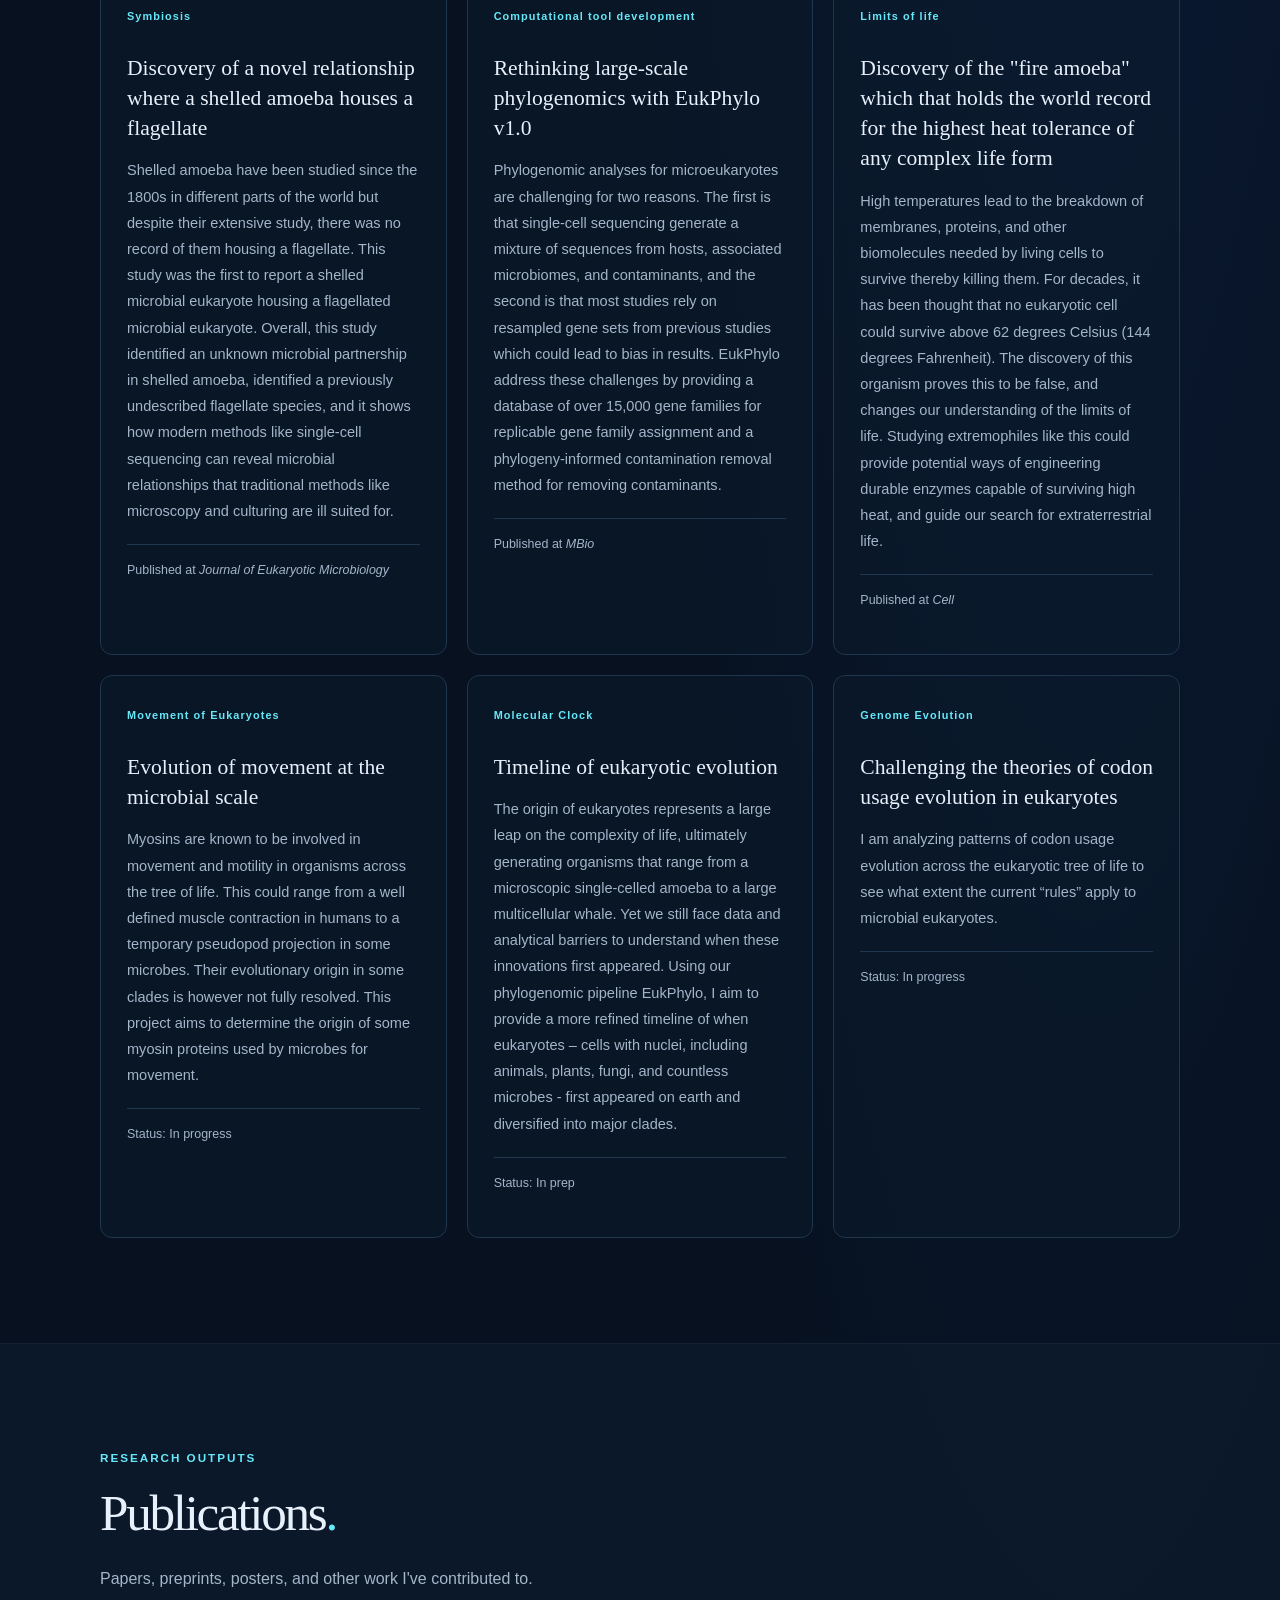
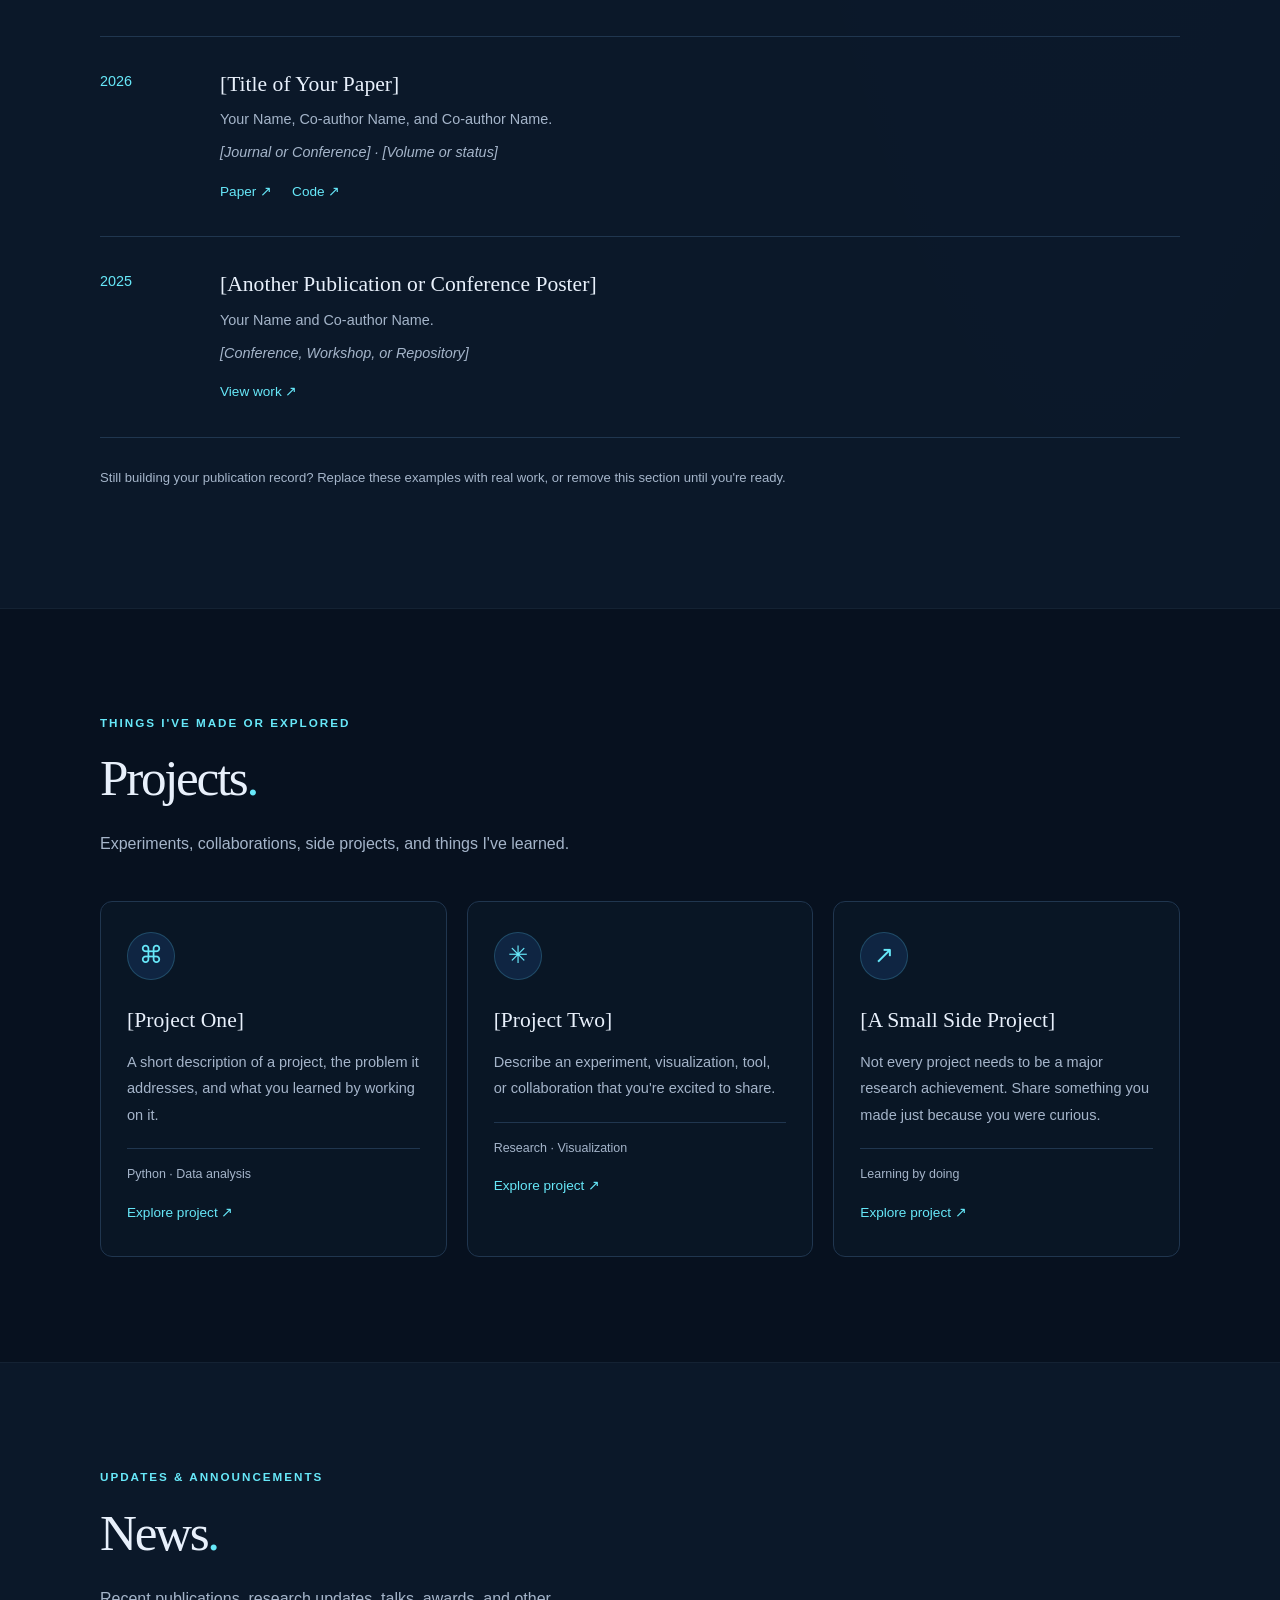
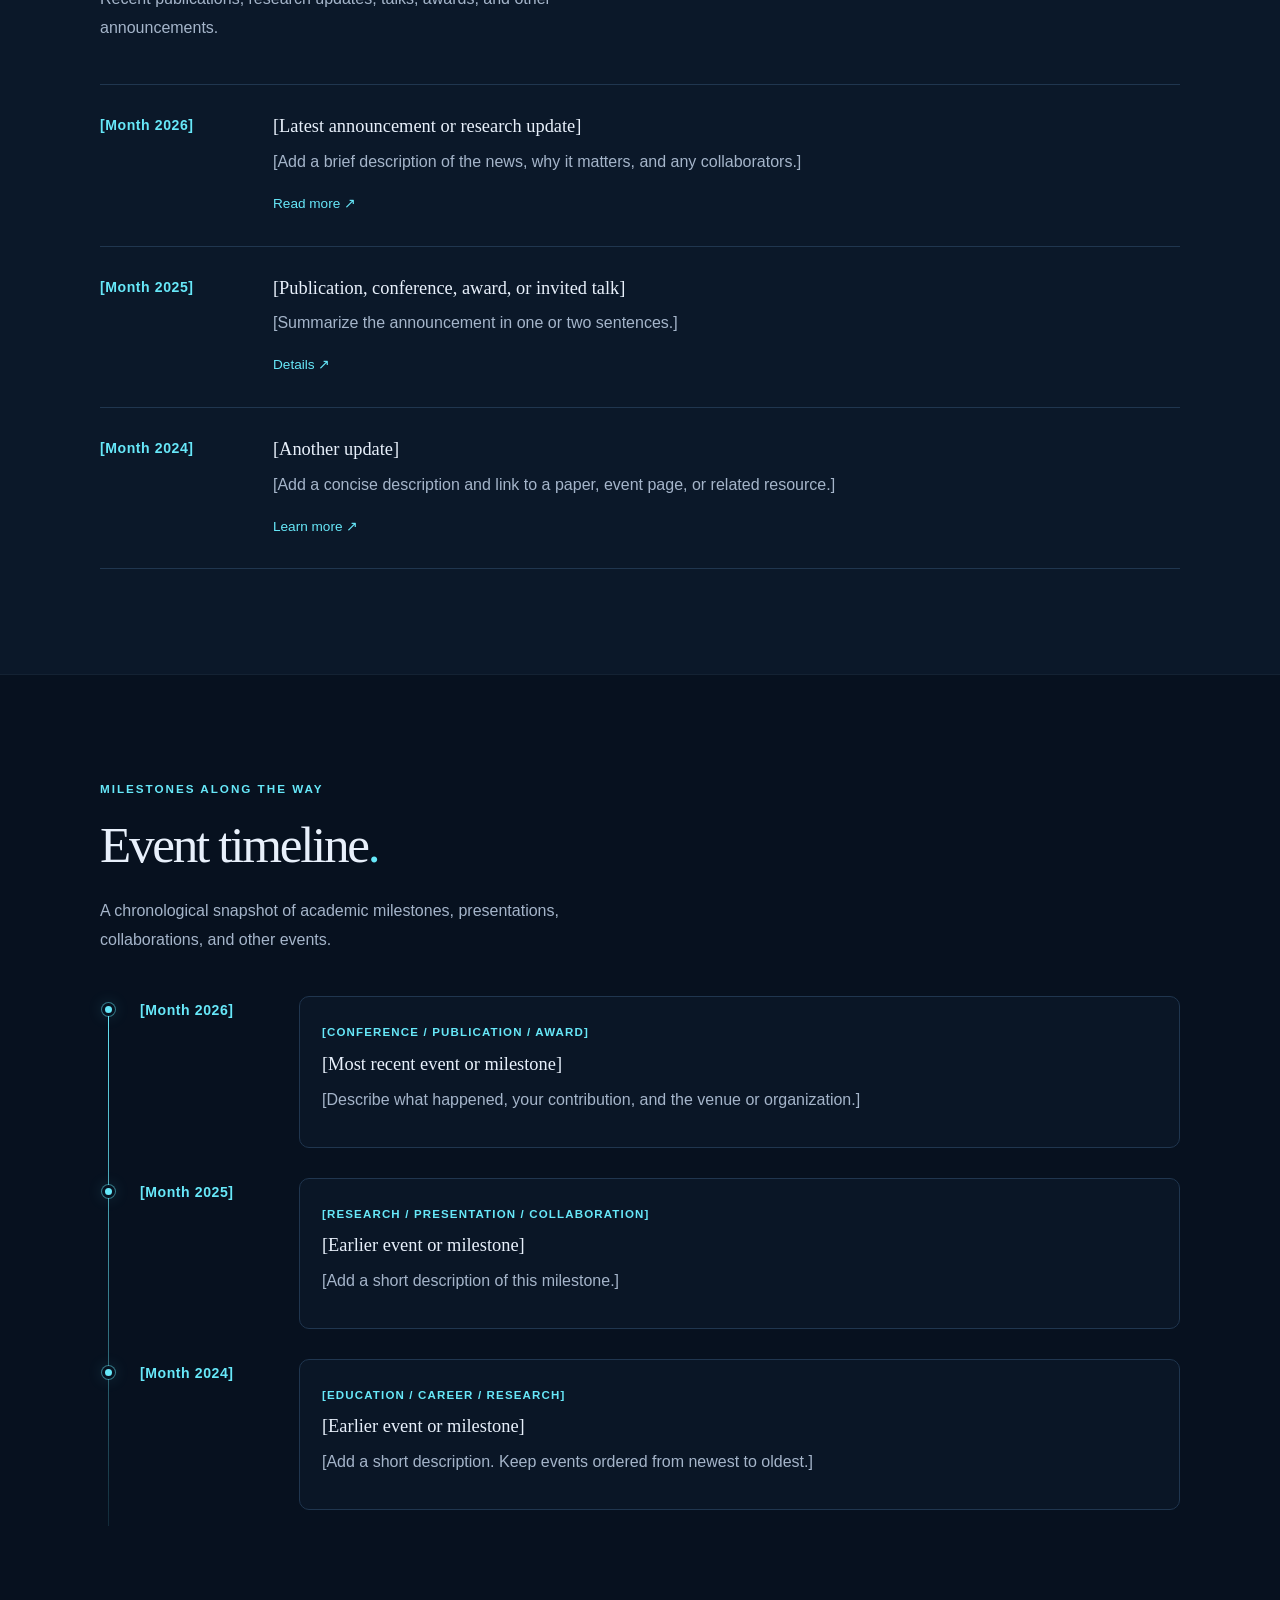
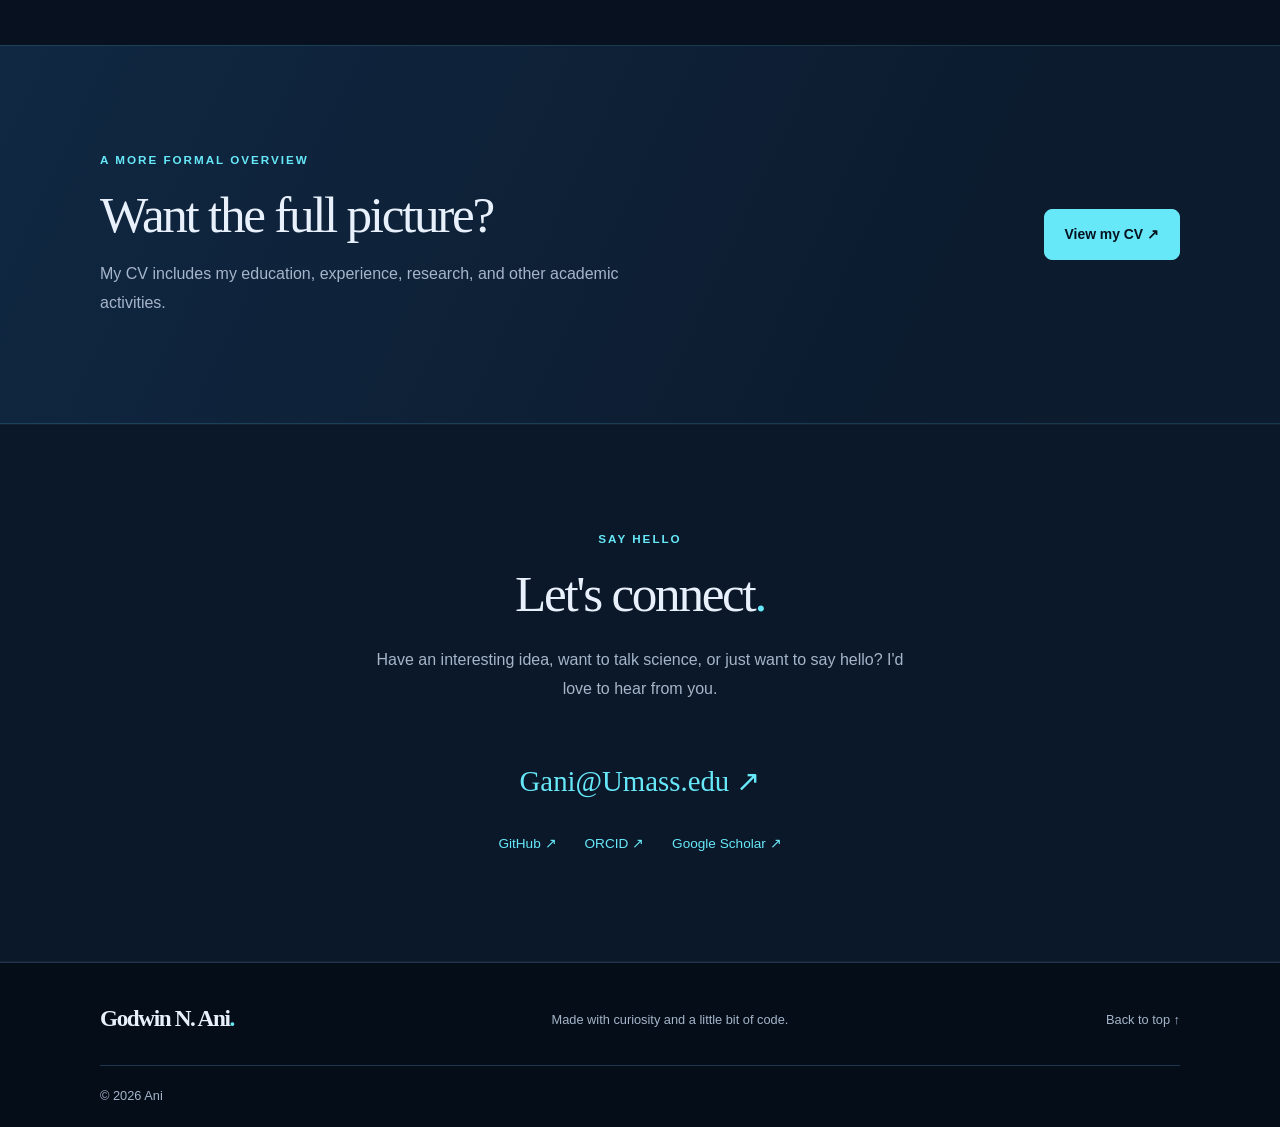
==== commit 096a31ce: "Update index.html" ====
--- a/index.html
+++ b/index.html
@@ -158,7 +158,7 @@
             <p>
               The origin of eukaryotes represents a large leap on the complexity of life, ultimately generating organisms that range from a microscopic single-celled amoeba to a large multicellular whale. Yet we still face data and analytical barriers to understand when these innovations first appeared. Using our phylogenomic pipeline EukPhylo, I aim to provide a more refined timeline of when eukaryotes – cells with nuclei, including animals, plants, fungi, and countless microbes - first appeared on earth and diversified into major clades.
             </p>
-            <p class="card-meta">Status: In progress</p>
+            <p class="card-meta">Status: In prep</p>
           </article>
 
           <article class="content-card">
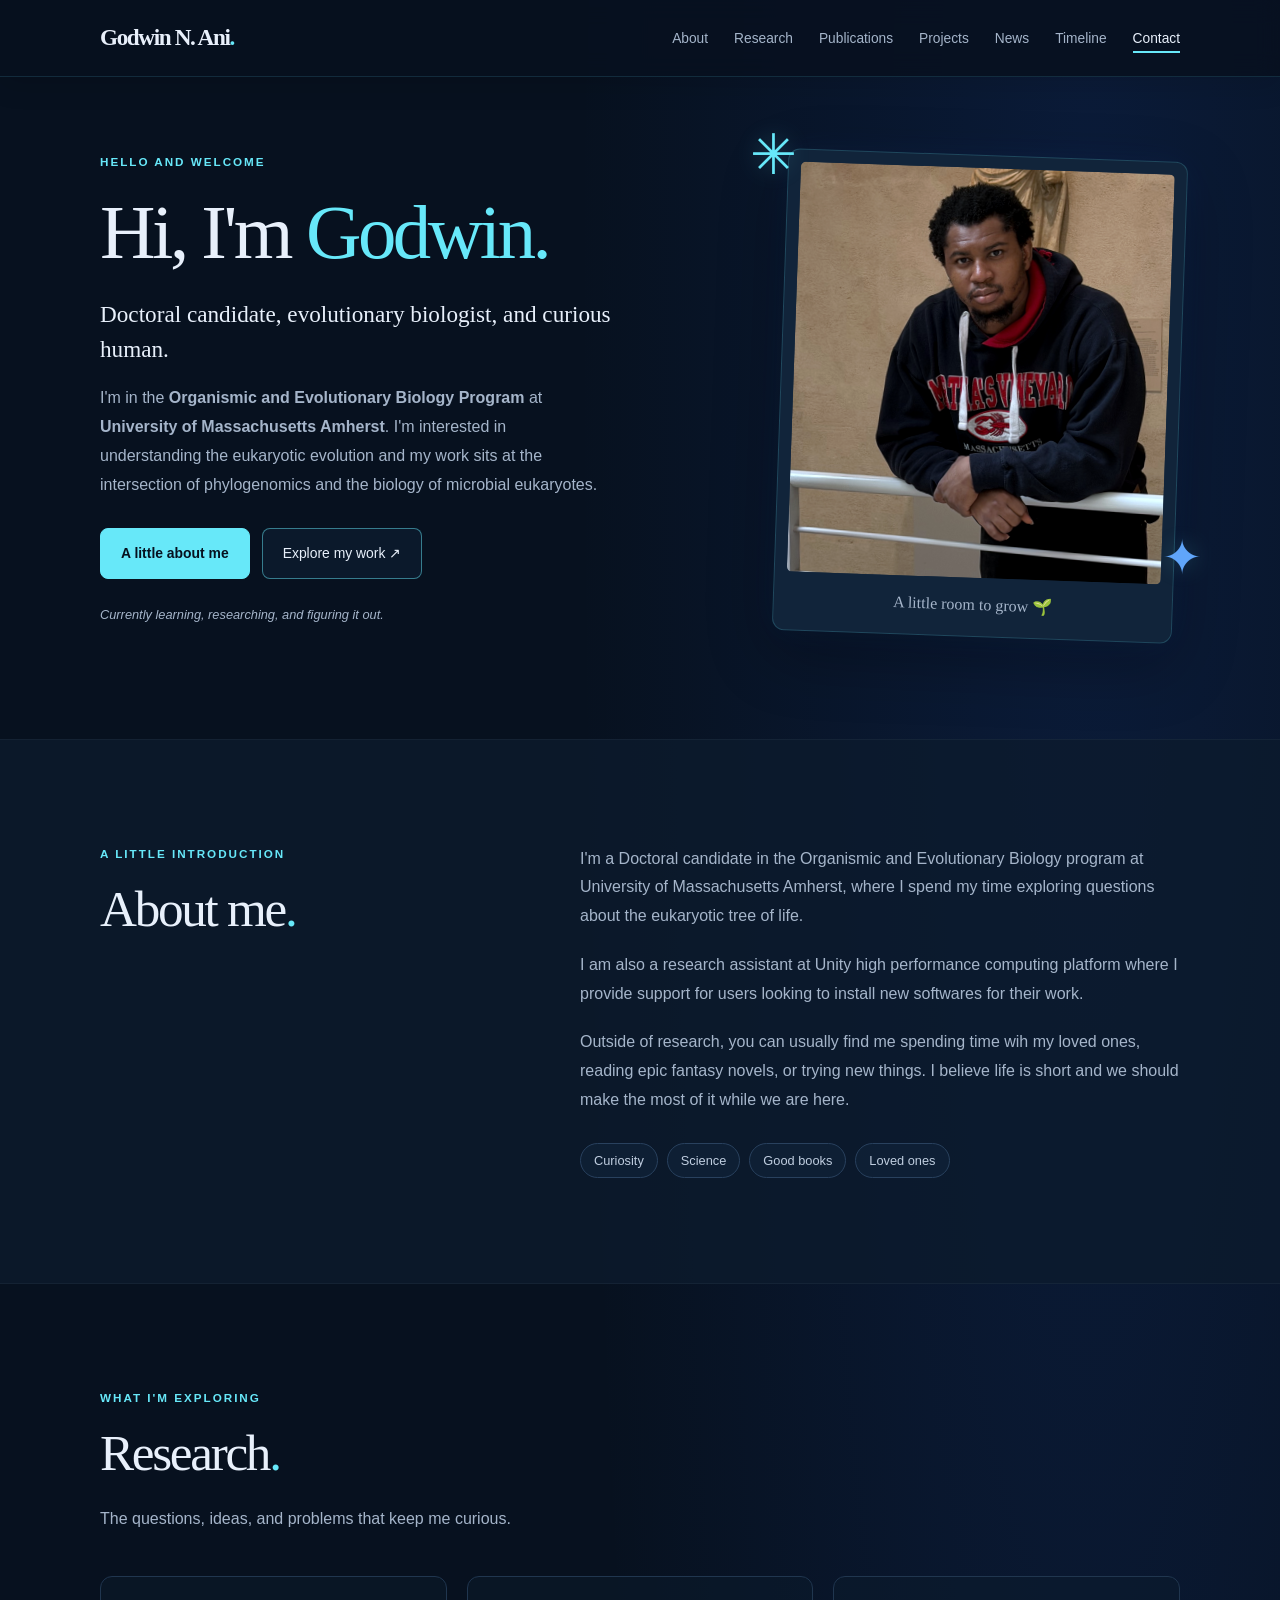
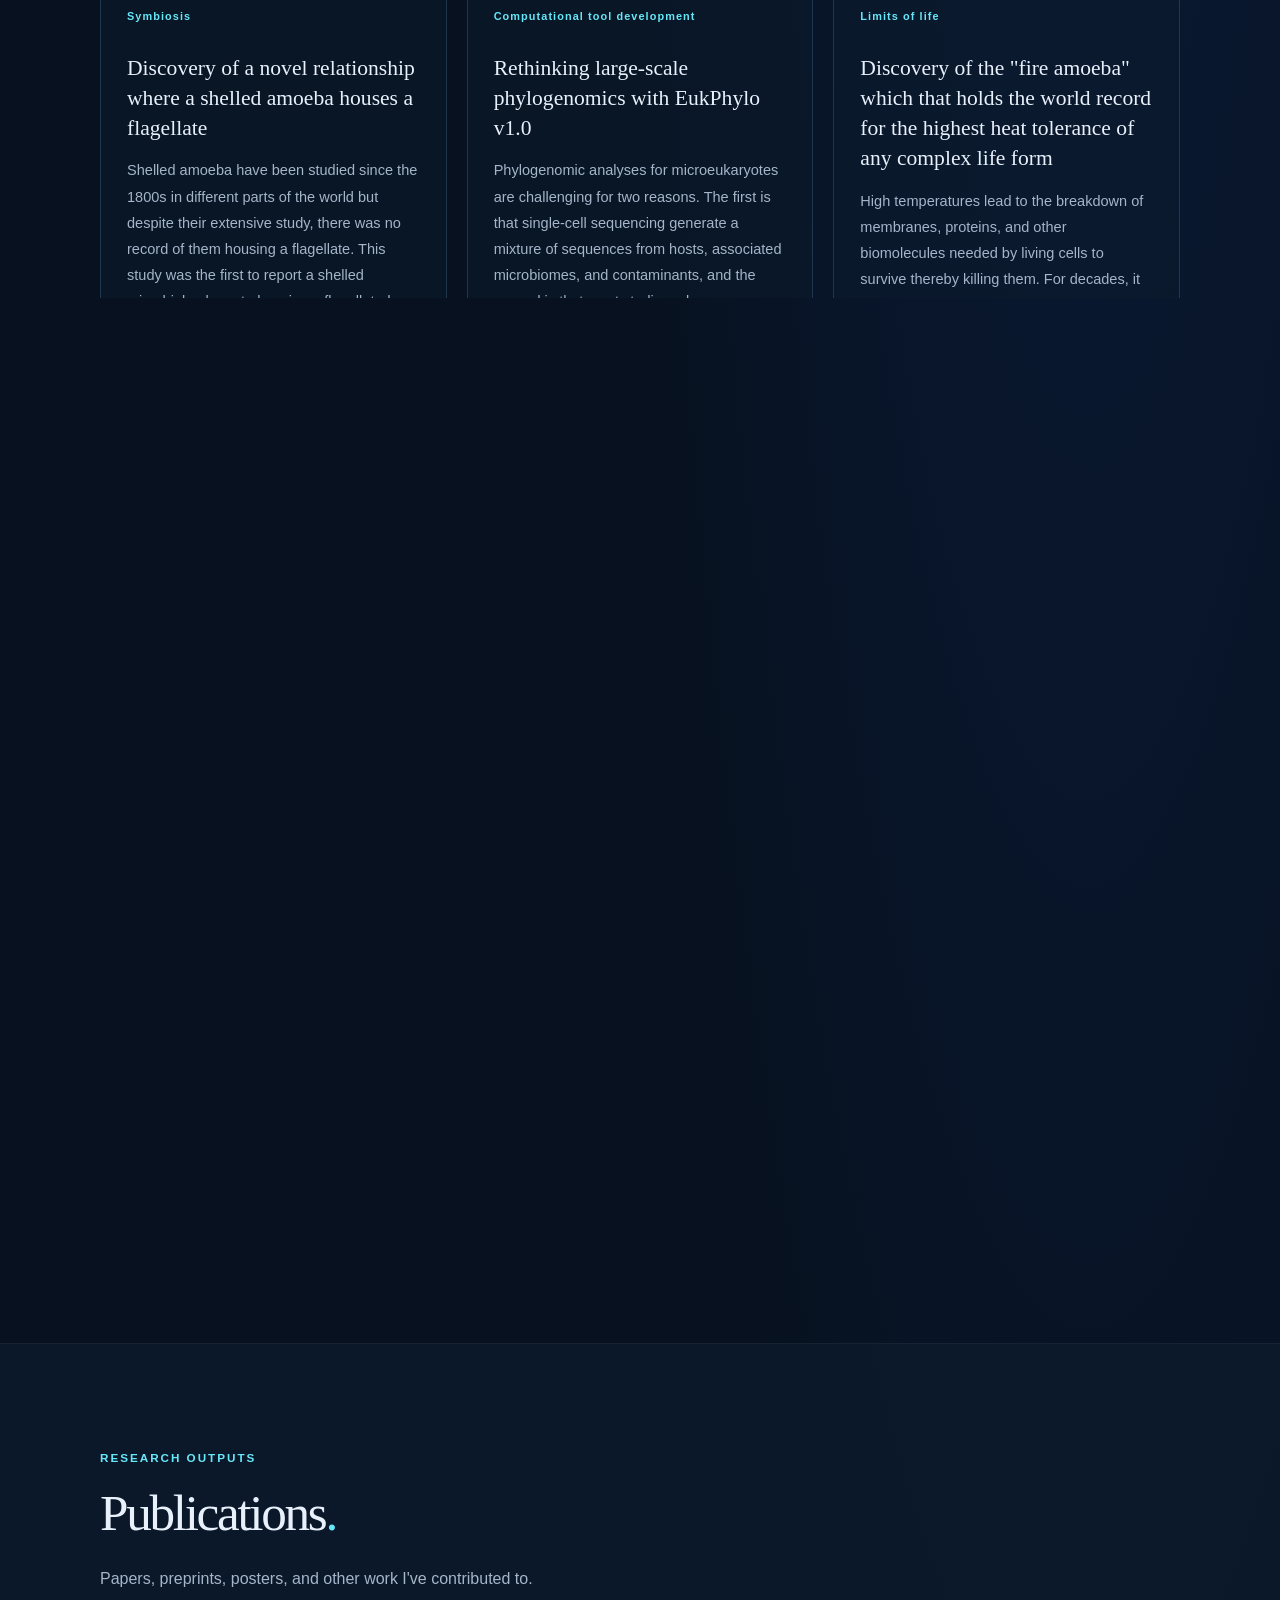
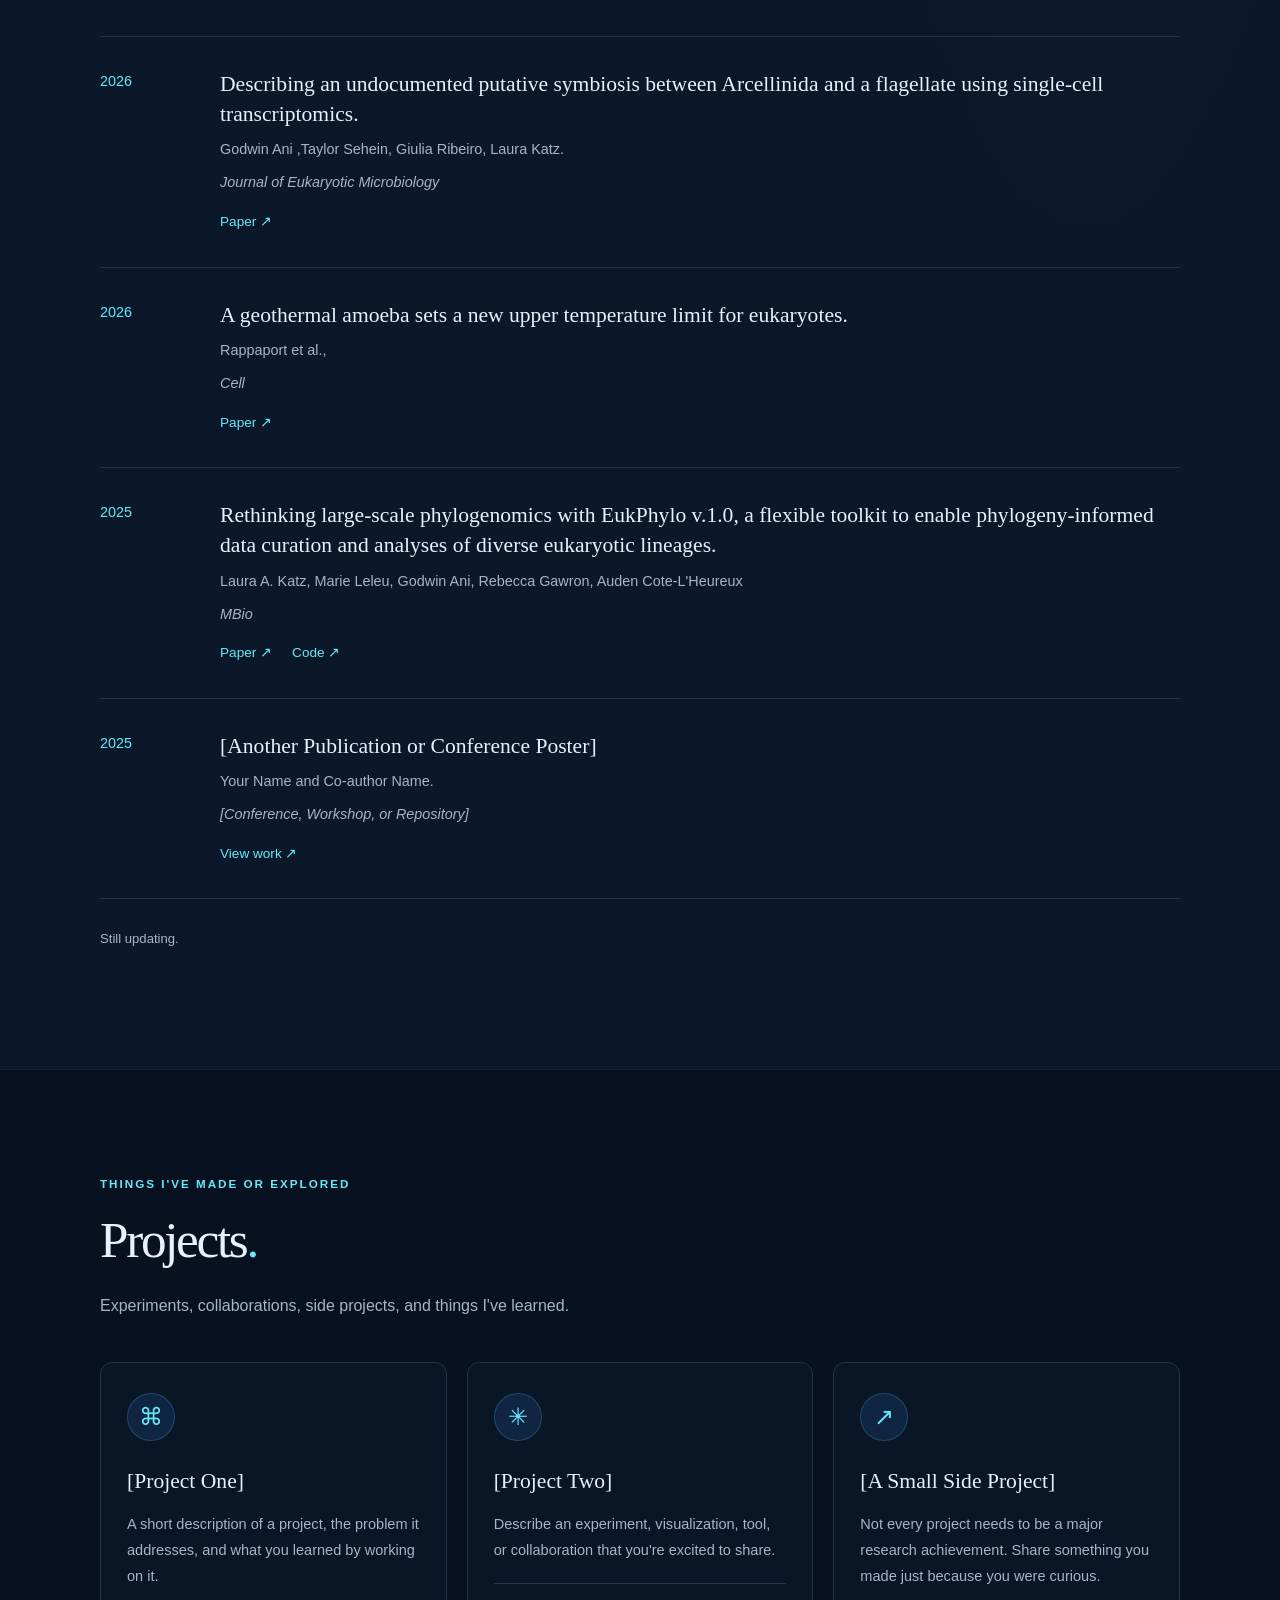
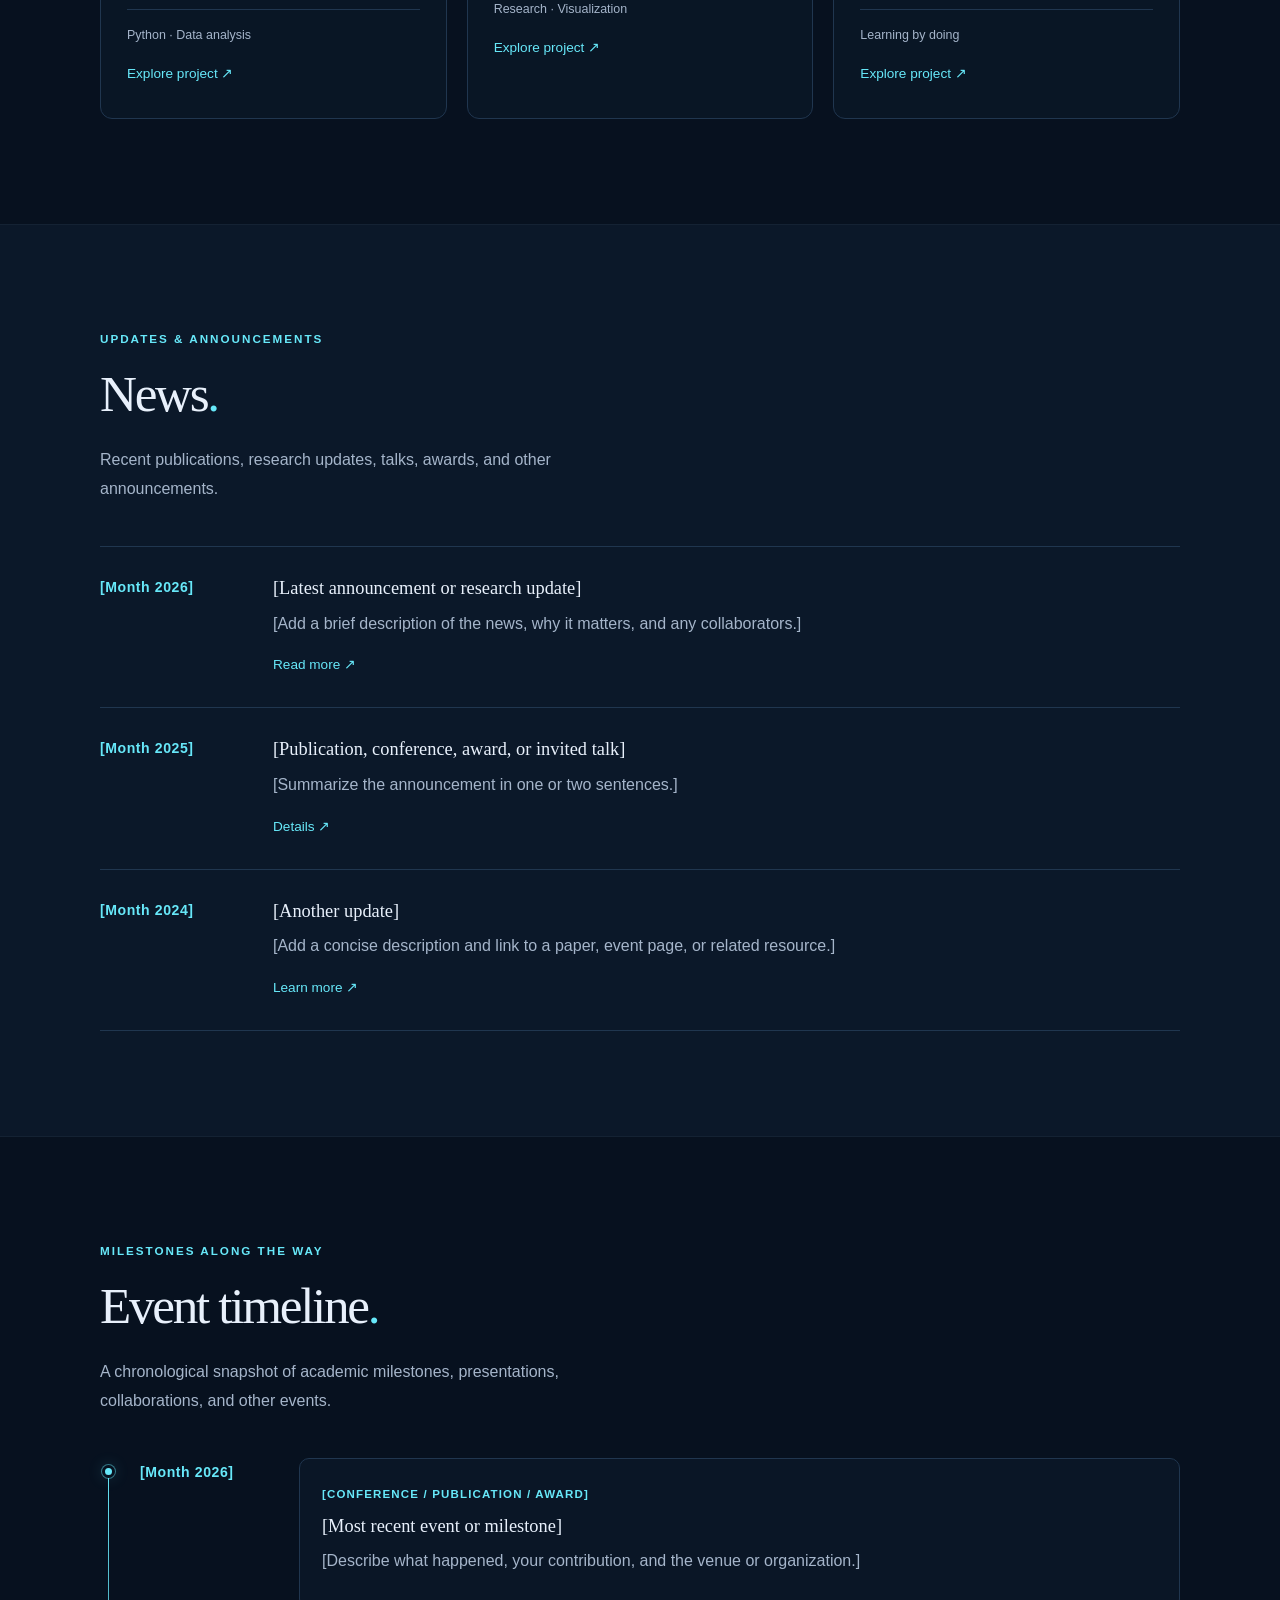
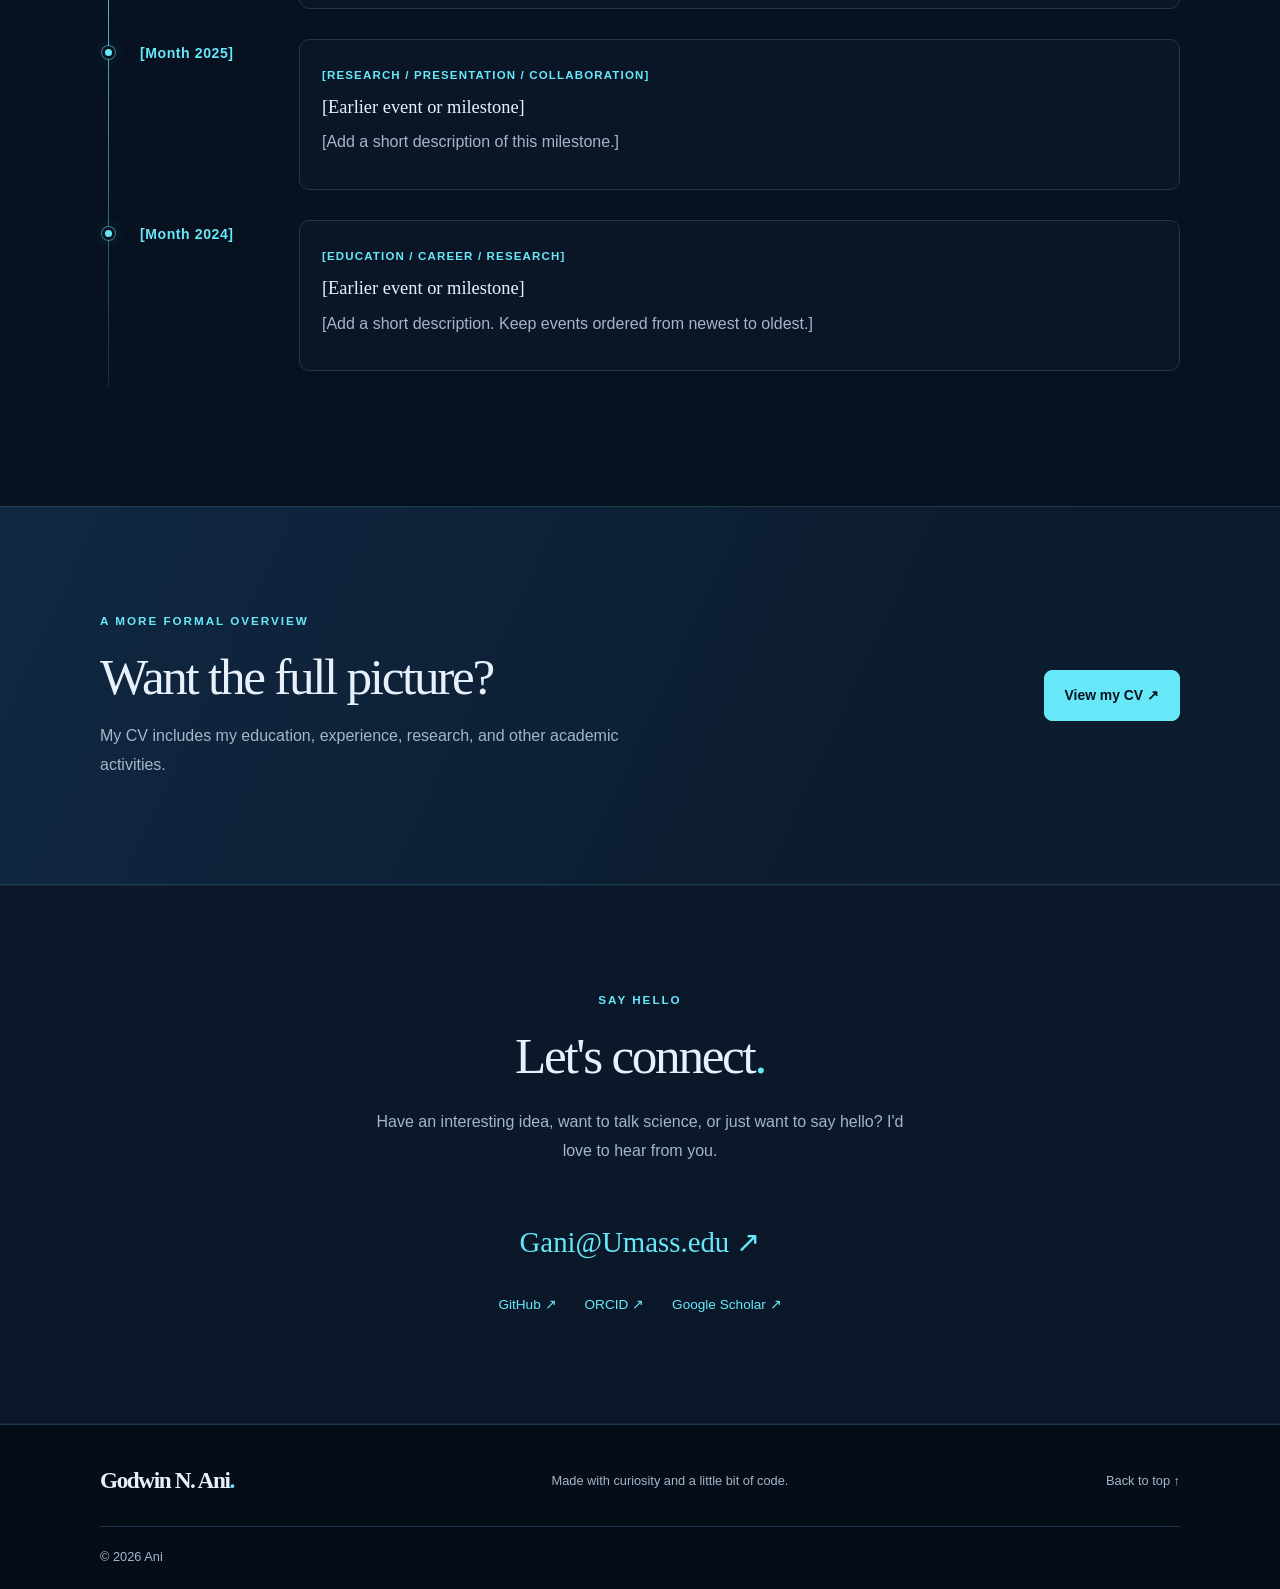
==== commit 9e14c565: "Update index.html" ====
--- a/index.html
+++ b/index.html
@@ -186,15 +186,43 @@
           <article class="publication">
             <span class="publication-year">2026</span>
             <div>
-              <h3>[Title of Your Paper]</h3>
-              <p>Your Name, Co-author Name, and Co-author Name.</p>
+              <h3> Describing an undocumented putative symbiosis between Arcellinida and a flagellate using single-cell transcriptomics.</h3>
+              <p>Godwin Ani ,Taylor Sehein, Giulia Ribeiro, Laura Katz.</p>
               <p class="publication-venue">
-                [Journal or Conference] · [Volume or status]
+                Journal of Eukaryotic Microbiology
               </p>
               <div class="text-links">
-                <a href="https://doi.org/" target="_blank"
+                <a href="https://onlinelibrary.wiley.com/doi/10.1111/jeu.70119" target="_blank"
                    rel="noopener noreferrer">Paper ↗</a>
-                <a href="https://github.com/" target="_blank"
+              </div>
+            </div>
+          </article>
+          <article class="publication">
+            <span class="publication-year">2026</span>
+            <div>
+              <h3> A geothermal amoeba sets a new upper temperature limit for eukaryotes.</h3>
+              <p>Rappaport et al., </p>
+              <p class="publication-venue">
+                Cell
+              </p>
+              <div class="text-links">
+                <a href="https://www.cell.com/cell/fulltext/S0092-8674%2826%2901016-0" target="_blank"
+                   rel="noopener noreferrer">Paper ↗</a>
+              </div>
+            </div>
+          </article>
+          <article class="publication">
+            <span class="publication-year">2025</span>
+            <div>
+              <h3>Rethinking large-scale phylogenomics with EukPhylo v.1.0, a flexible toolkit to enable phylogeny-informed data curation and analyses of diverse eukaryotic lineages.</h3>
+              <p>Laura A. Katz, Marie Leleu, Godwin Ani, Rebecca Gawron, Auden Cote-L'Heureux</p>
+              <p class="publication-venue">
+                MBio
+              </p>
+              <div class="text-links">
+                <a href="https://journals.asm.org/doi/10.1128/mbio.01770-25" target="_blank"
+                   rel="noopener noreferrer">Paper ↗</a>
+                <a href="https://github.com/Katzlab/EukPhylo" target="_blank"
                    rel="noopener noreferrer">Code ↗</a>
               </div>
             </div>
@@ -217,8 +245,7 @@
         </div>
 
         <p class="small-note">
-          Still building your publication record? Replace these examples
-          with real work, or remove this section until you're ready.
+          Still updating.
         </p>
       </div>
     </section>
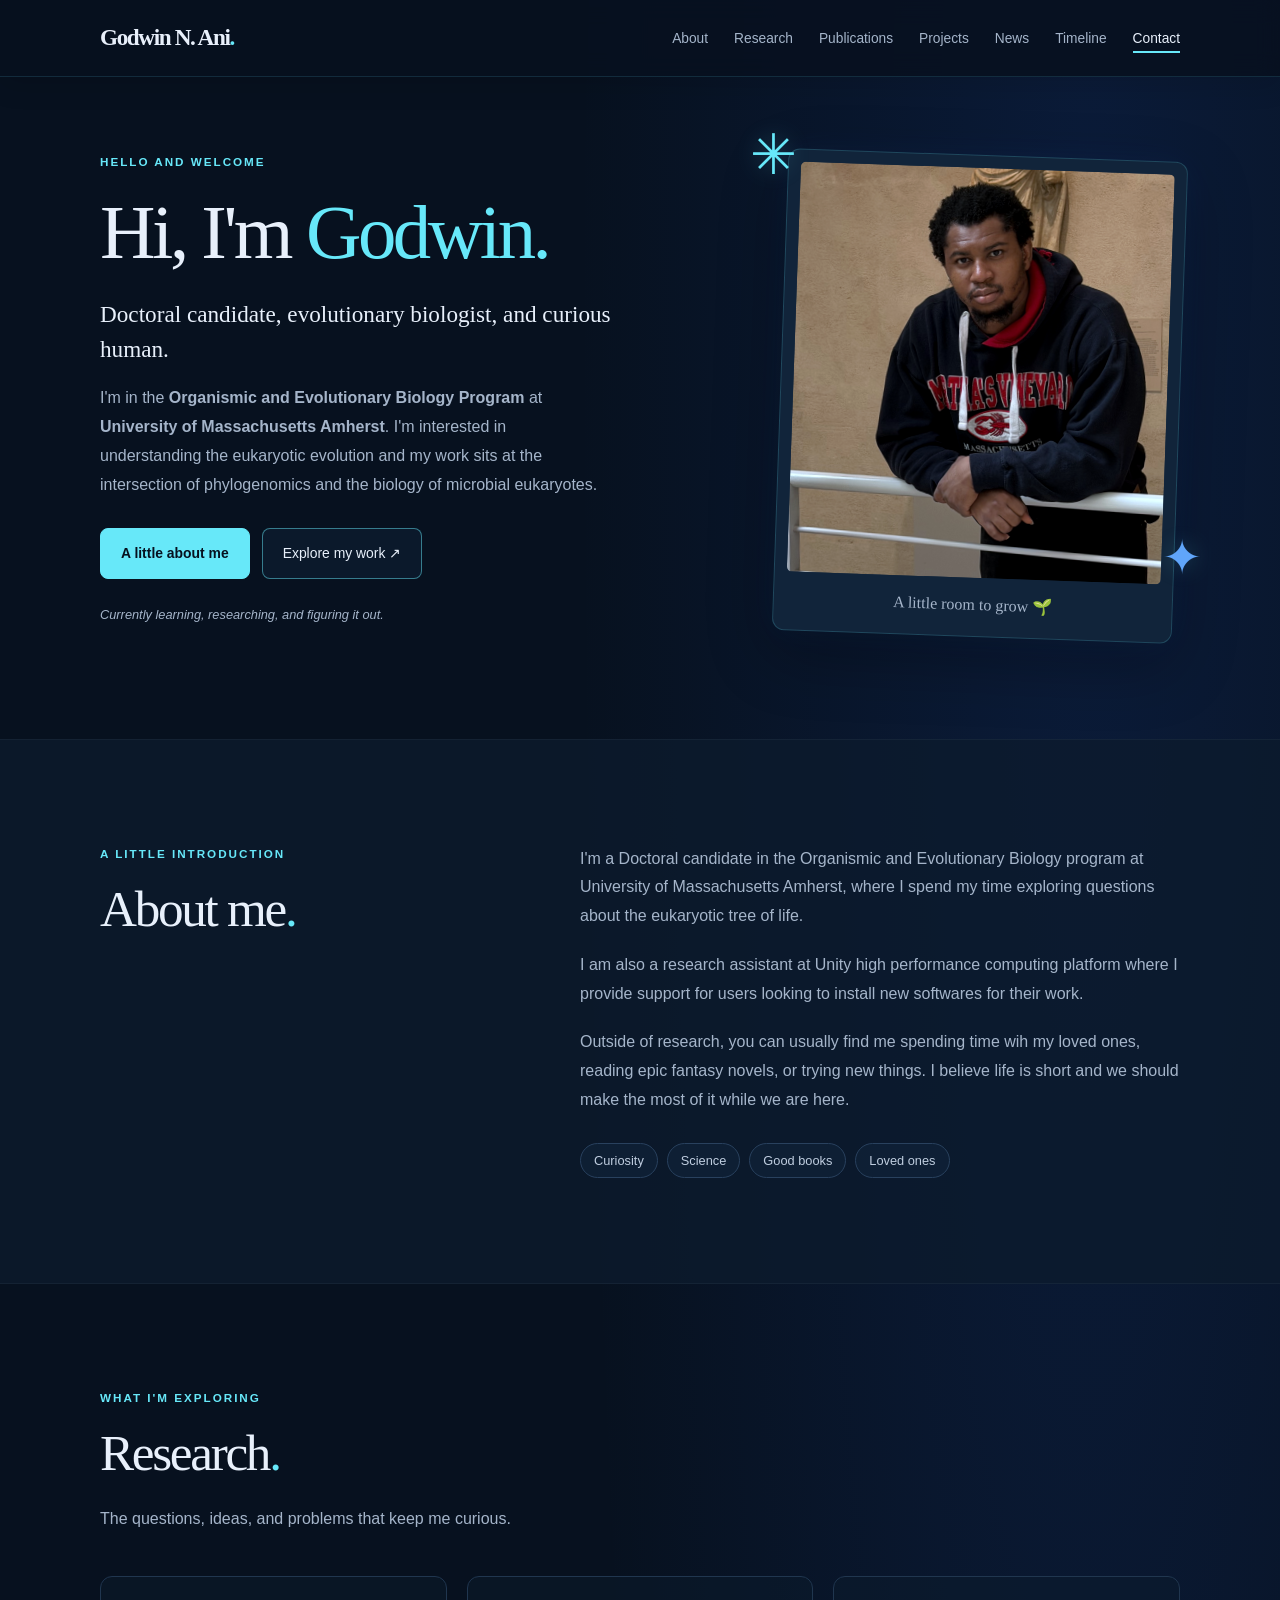
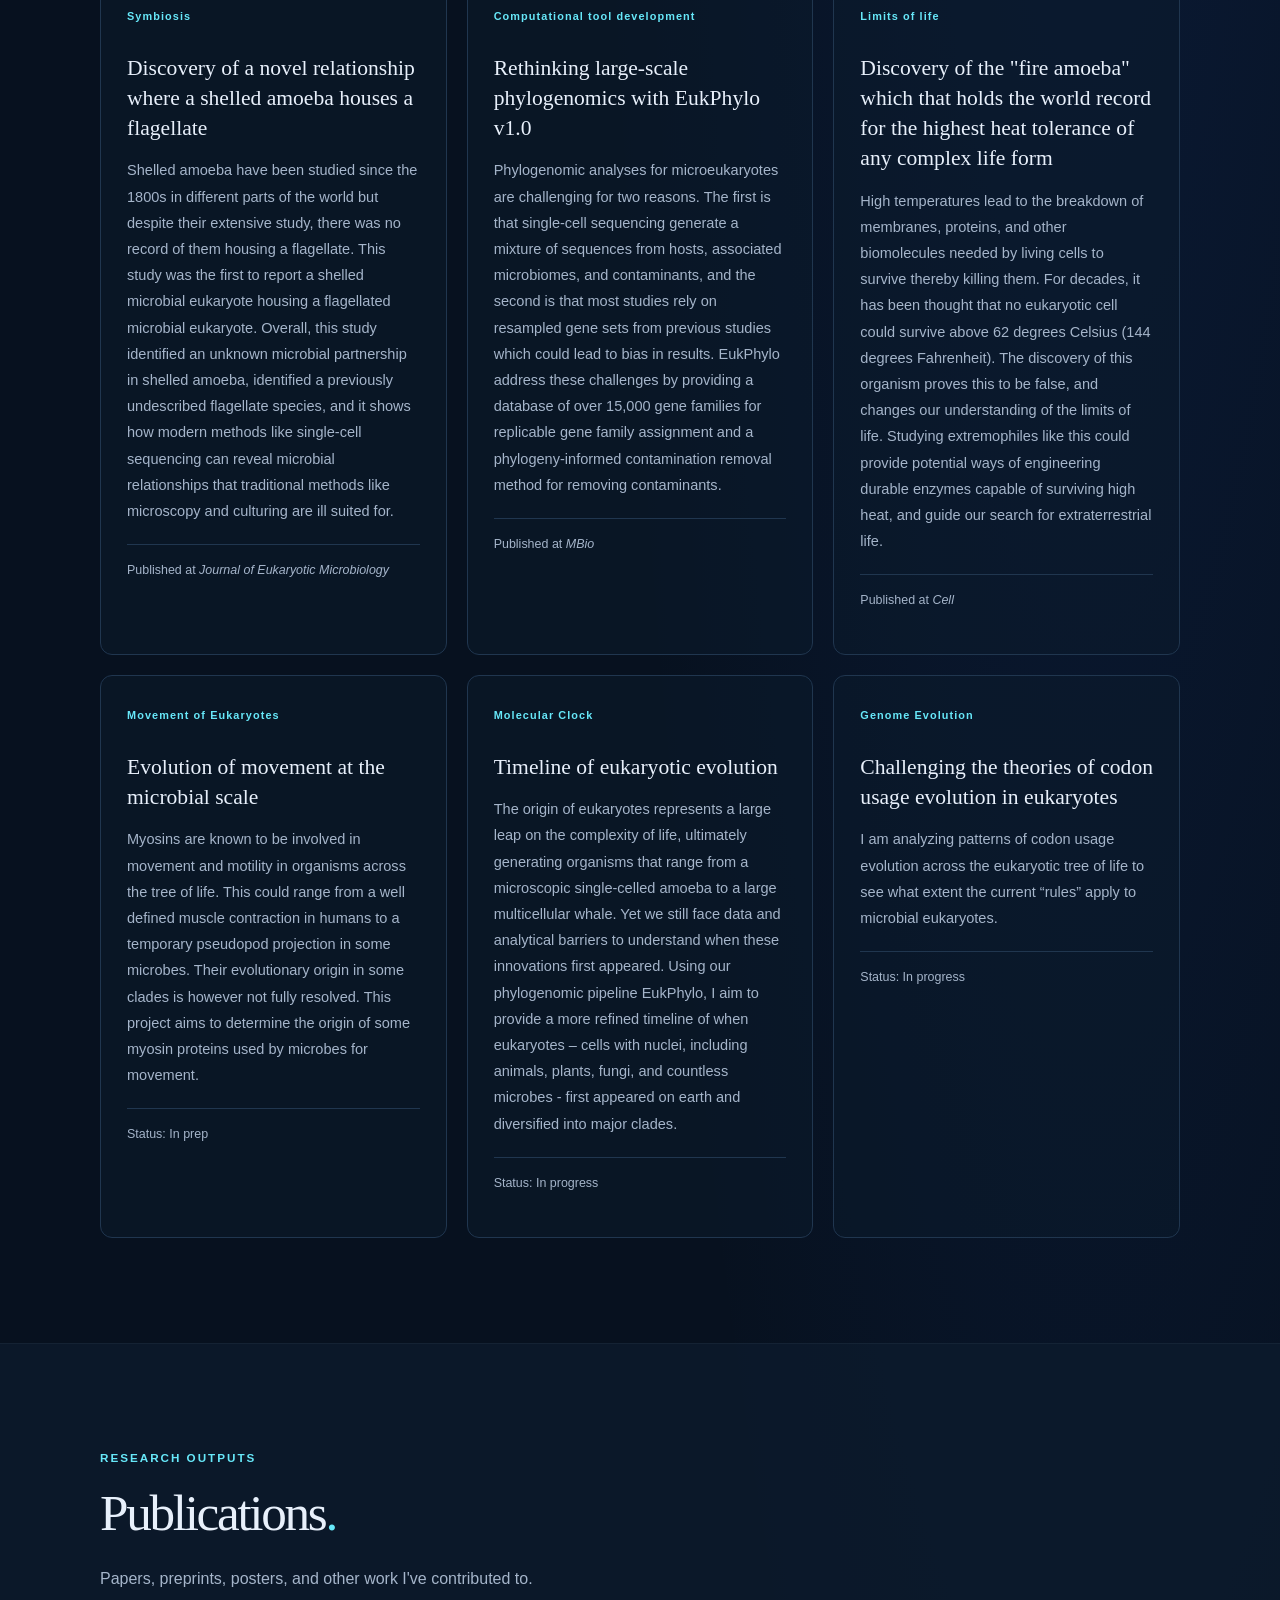
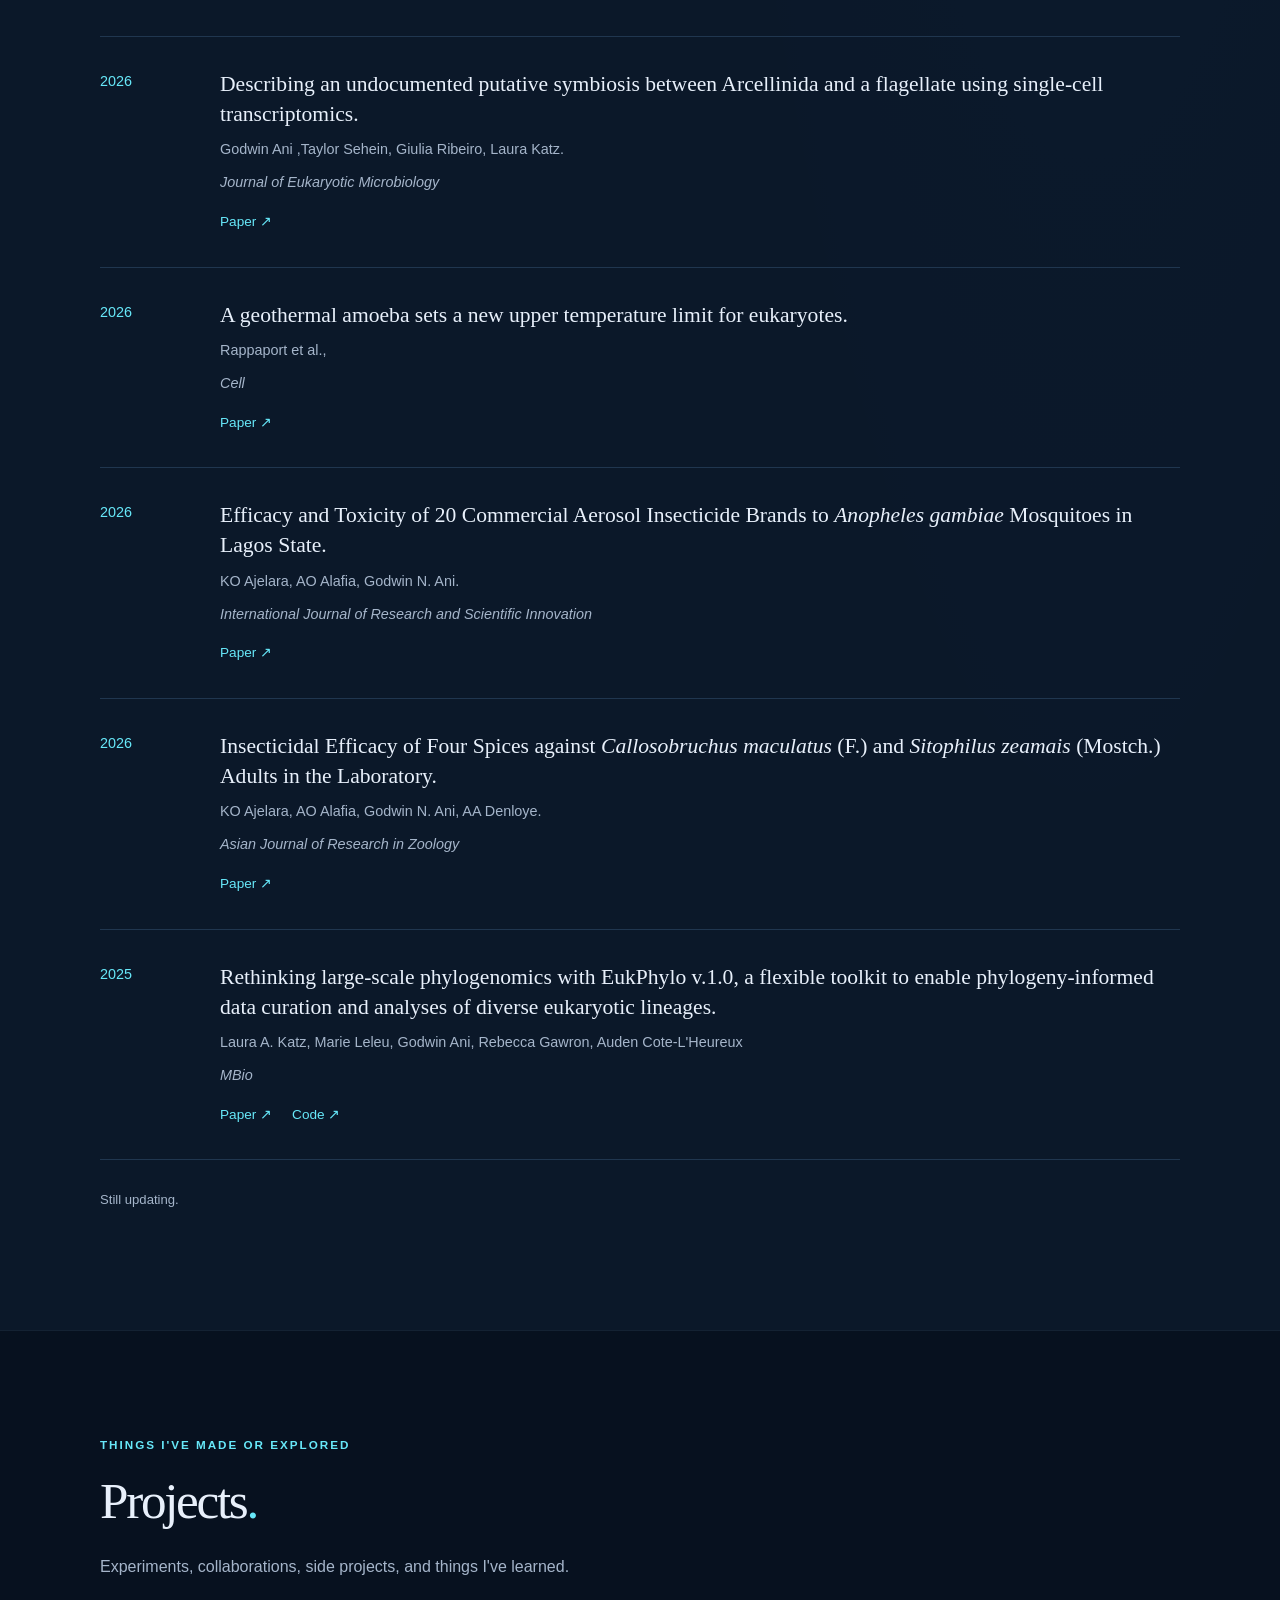
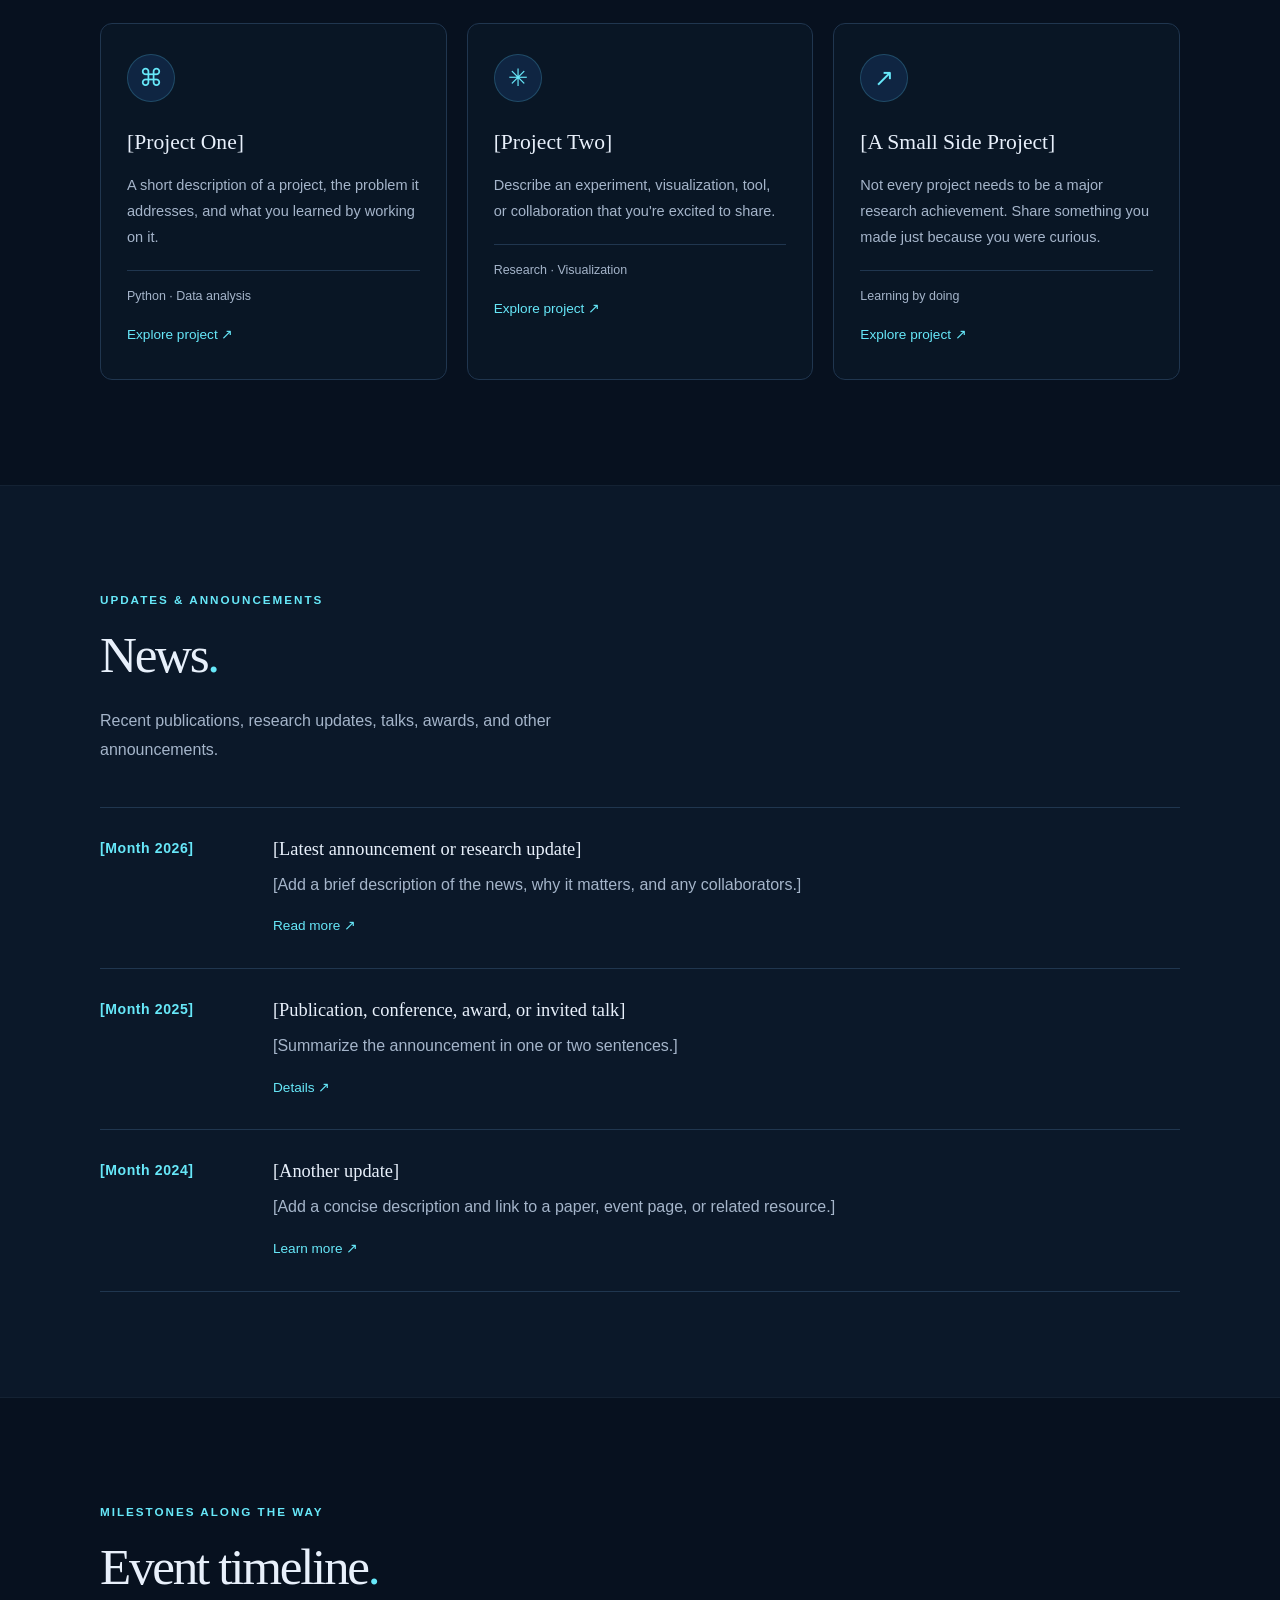
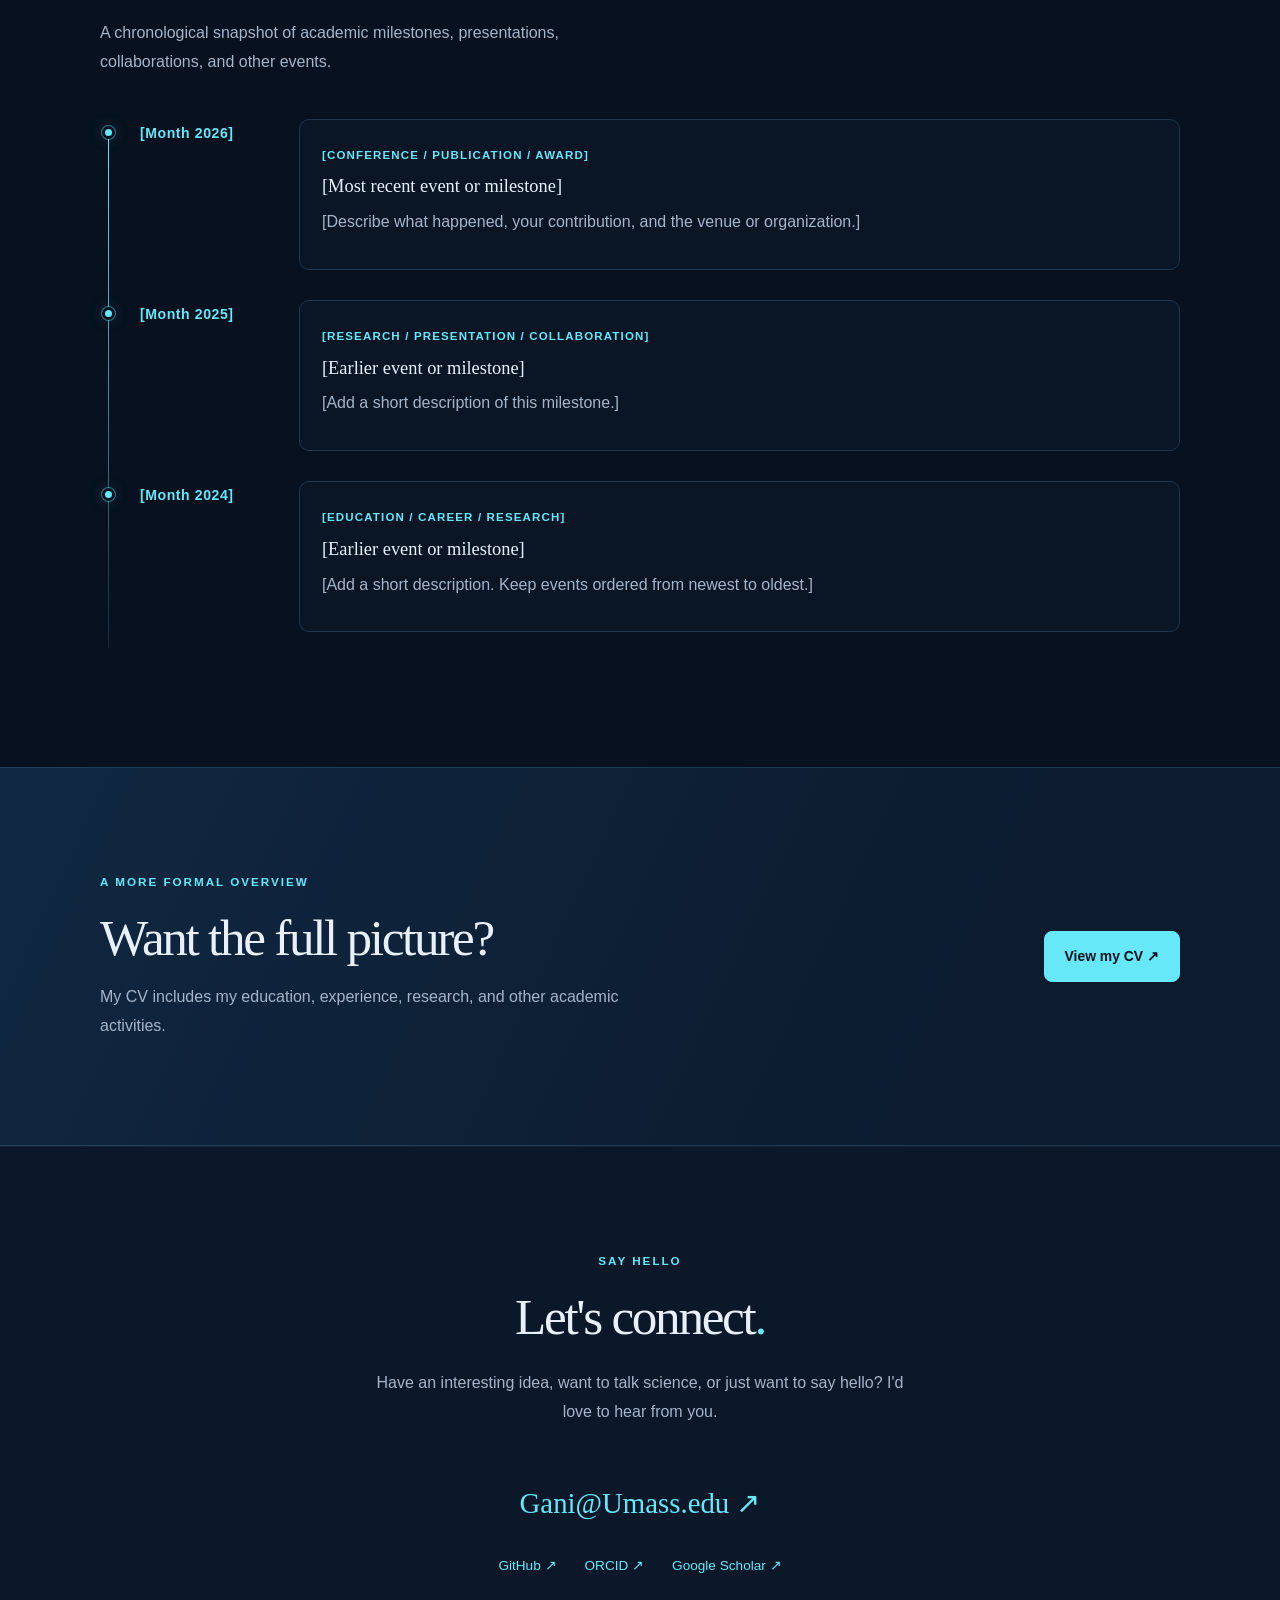
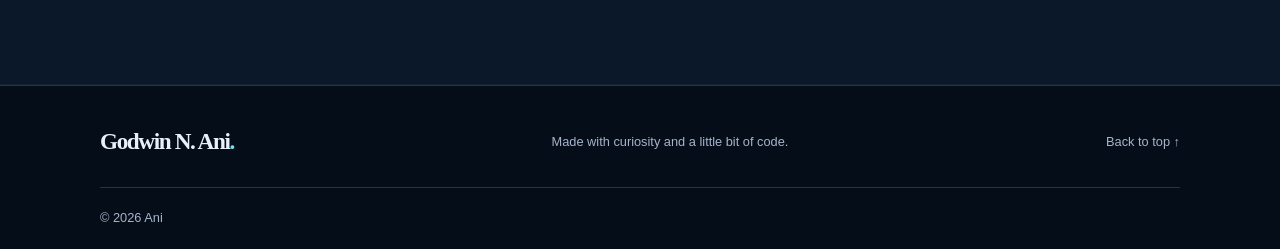
==== commit 7d146a96: "Update index.html" ====
--- a/index.html
+++ b/index.html
@@ -150,7 +150,7 @@
             <p>
               Myosins are known to be involved in movement and motility in organisms across the tree of life. This could range from a well defined muscle contraction in humans to a temporary pseudopod projection in some microbes. Their evolutionary origin in some clades is however not fully resolved. This project aims to determine the origin of some myosin proteins used by microbes for movement.
             </p>
-            <p class="card-meta">Status: In progress</p>
+            <p class="card-meta">Status: In prep</p>
           </article>
           <article class="content-card">
             <span class="card-number">Molecular Clock</span>
@@ -158,7 +158,7 @@
             <p>
               The origin of eukaryotes represents a large leap on the complexity of life, ultimately generating organisms that range from a microscopic single-celled amoeba to a large multicellular whale. Yet we still face data and analytical barriers to understand when these innovations first appeared. Using our phylogenomic pipeline EukPhylo, I aim to provide a more refined timeline of when eukaryotes – cells with nuclei, including animals, plants, fungi, and countless microbes - first appeared on earth and diversified into major clades.
             </p>
-            <p class="card-meta">Status: In prep</p>
+            <p class="card-meta">Status: In progress</p>
           </article>
 
           <article class="content-card">
@@ -207,6 +207,34 @@
               </p>
               <div class="text-links">
                 <a href="https://www.cell.com/cell/fulltext/S0092-8674%2826%2901016-0" target="_blank"
+                   rel="noopener noreferrer">Paper ↗</a>
+              </div>
+            </div>
+          </article>
+          <article class="publication">
+            <span class="publication-year">2026</span>
+            <div>
+              <h3> Efficacy and Toxicity of 20 Commercial Aerosol Insecticide Brands to <i>Anopheles gambiae</i> Mosquitoes in Lagos State.</h3>
+              <p>KO Ajelara, AO Alafia, Godwin N. Ani.</p>
+              <p class="publication-venue">
+                International Journal of Research and Scientific Innovation
+              </p>
+              <div class="text-links">
+                <a href="https://repository.rsis.international/ijrsi/13/4/efficacy-and-toxicity-of-20-commercial-aerosol-insecticide-brands-to-anopheles-gambiae-mosquitoes-in-lagos-state-8446" target="_blank"
+                   rel="noopener noreferrer">Paper ↗</a>
+              </div>
+            </div>
+          </article>
+           <article class="publication">
+            <span class="publication-year">2026</span>
+            <div>
+              <h3> Insecticidal Efficacy of Four Spices against <i>Callosobruchus maculatus</i> (F.) and <i>Sitophilus zeamais</i> (Mostch.) Adults in the Laboratory.</h3>
+              <p>KO Ajelara, AO Alafia, Godwin N. Ani, AA Denloye.</p>
+              <p class="publication-venue">
+                Asian Journal of Research in Zoology
+              </p>
+              <div class="text-links">
+                <a href="https://journalajriz.com/index.php/AJRIZ/article/view/269" target="_blank"
                    rel="noopener noreferrer">Paper ↗</a>
               </div>
             </div>
@@ -227,21 +255,6 @@
               </div>
             </div>
           </article>
-
-          <article class="publication">
-            <span class="publication-year">2025</span>
-            <div>
-              <h3>[Another Publication or Conference Poster]</h3>
-              <p>Your Name and Co-author Name.</p>
-              <p class="publication-venue">
-                [Conference, Workshop, or Repository]
-              </p>
-              <div class="text-links">
-                <a href="https://example.com/" target="_blank"
-                   rel="noopener noreferrer">View work ↗</a>
-              </div>
-            </div>
-          </article>
         </div>
 
         <p class="small-note">
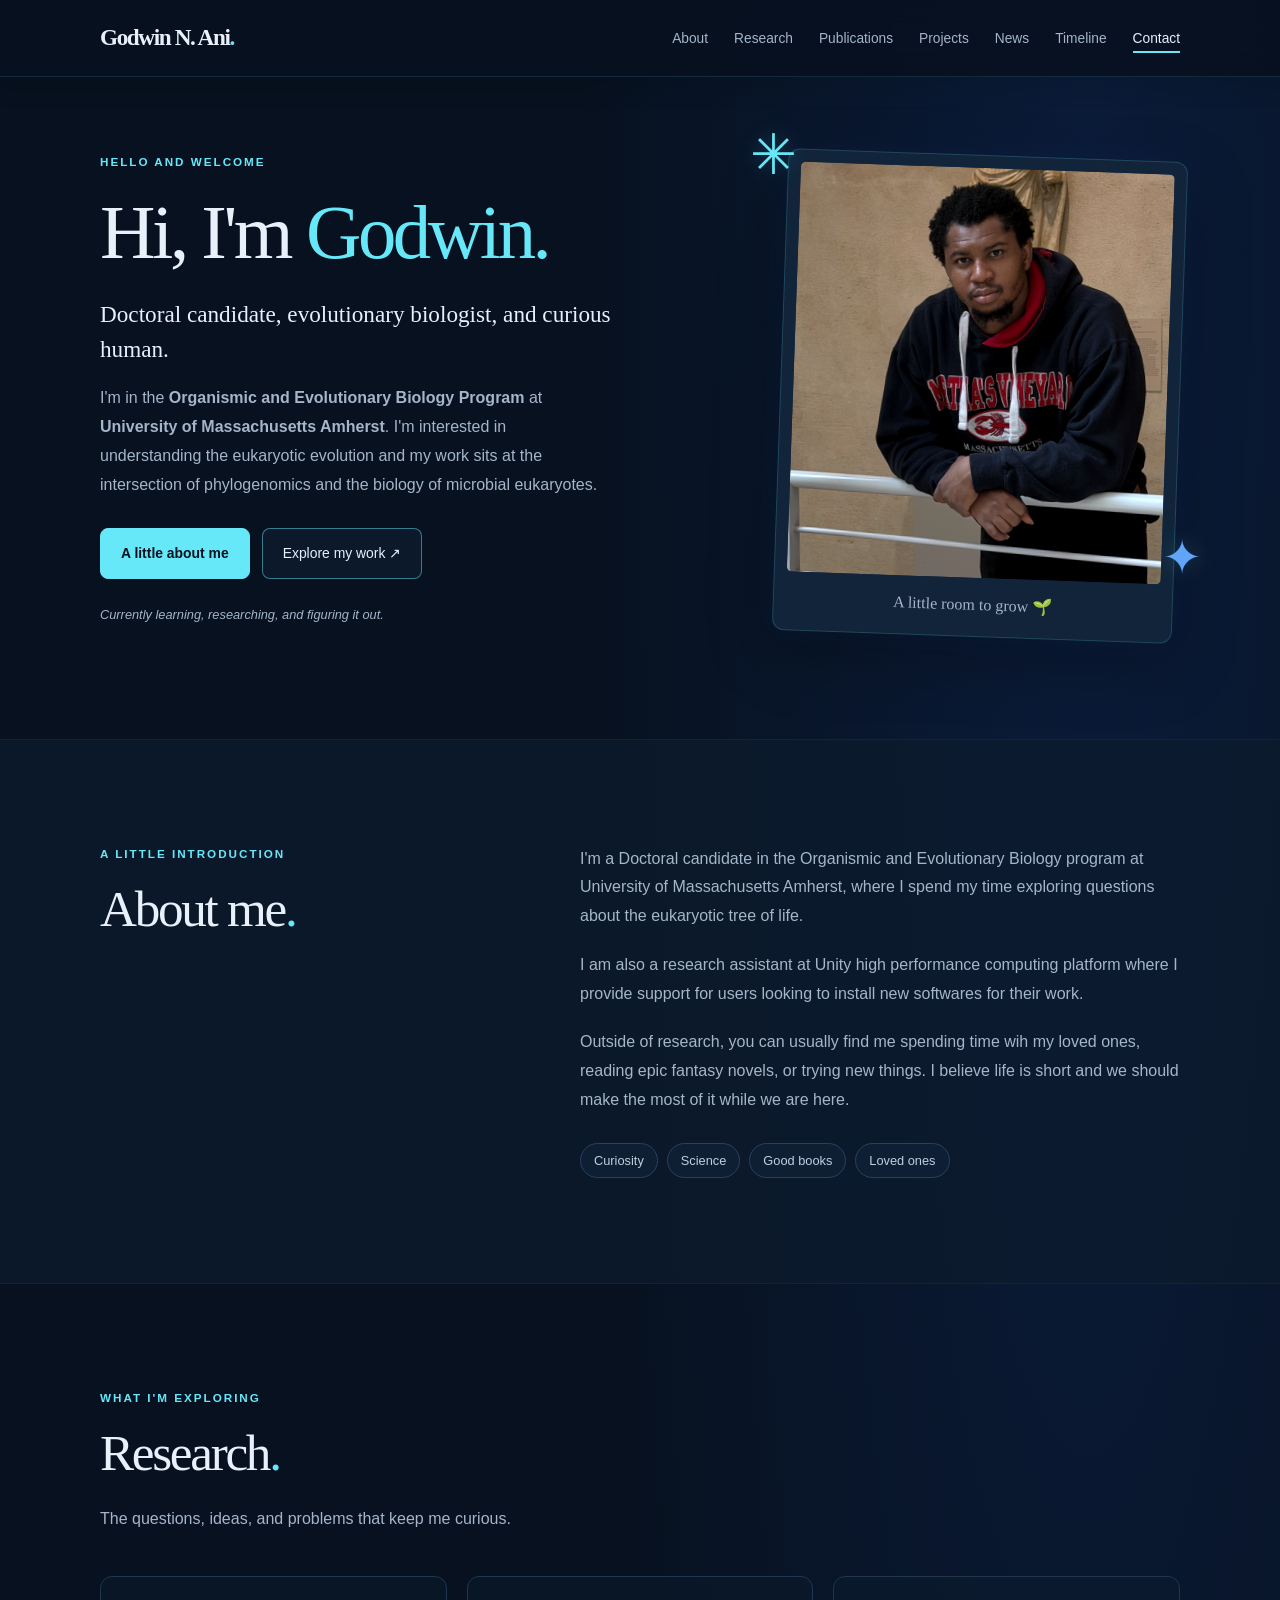
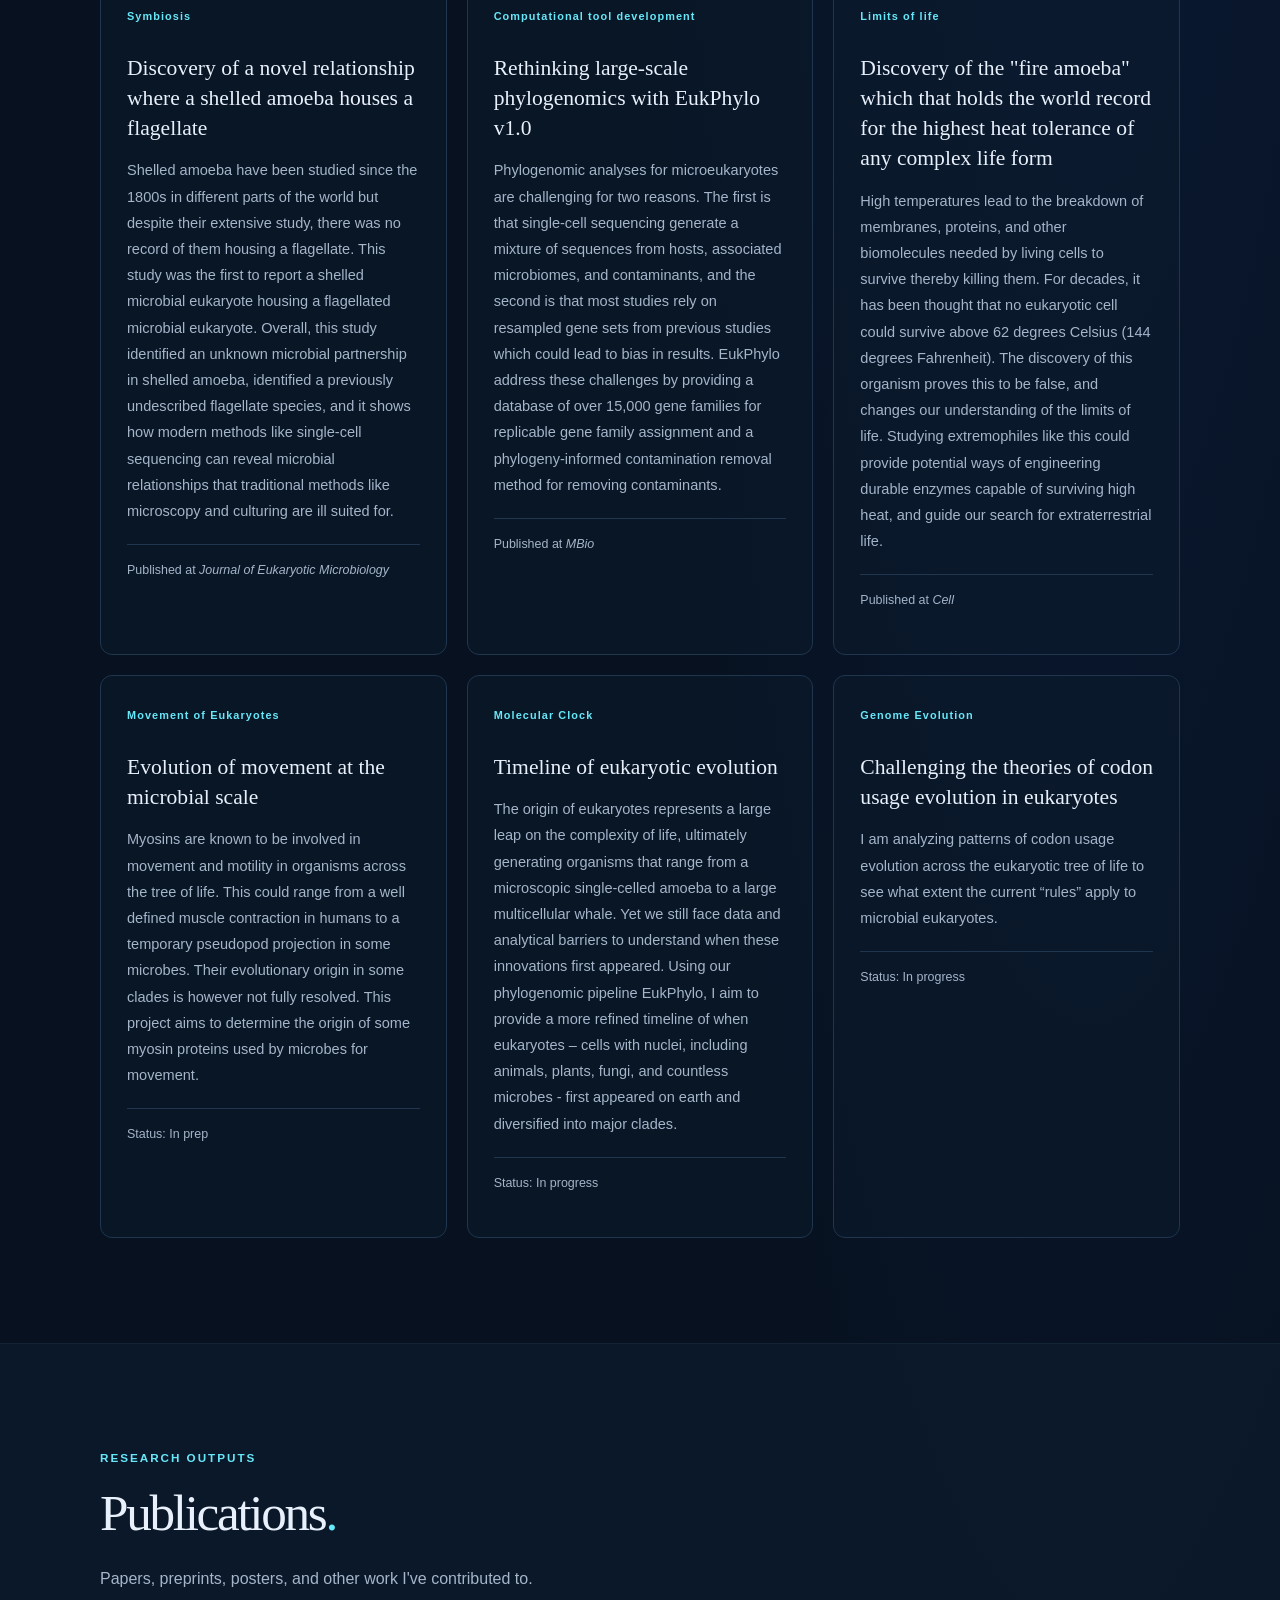
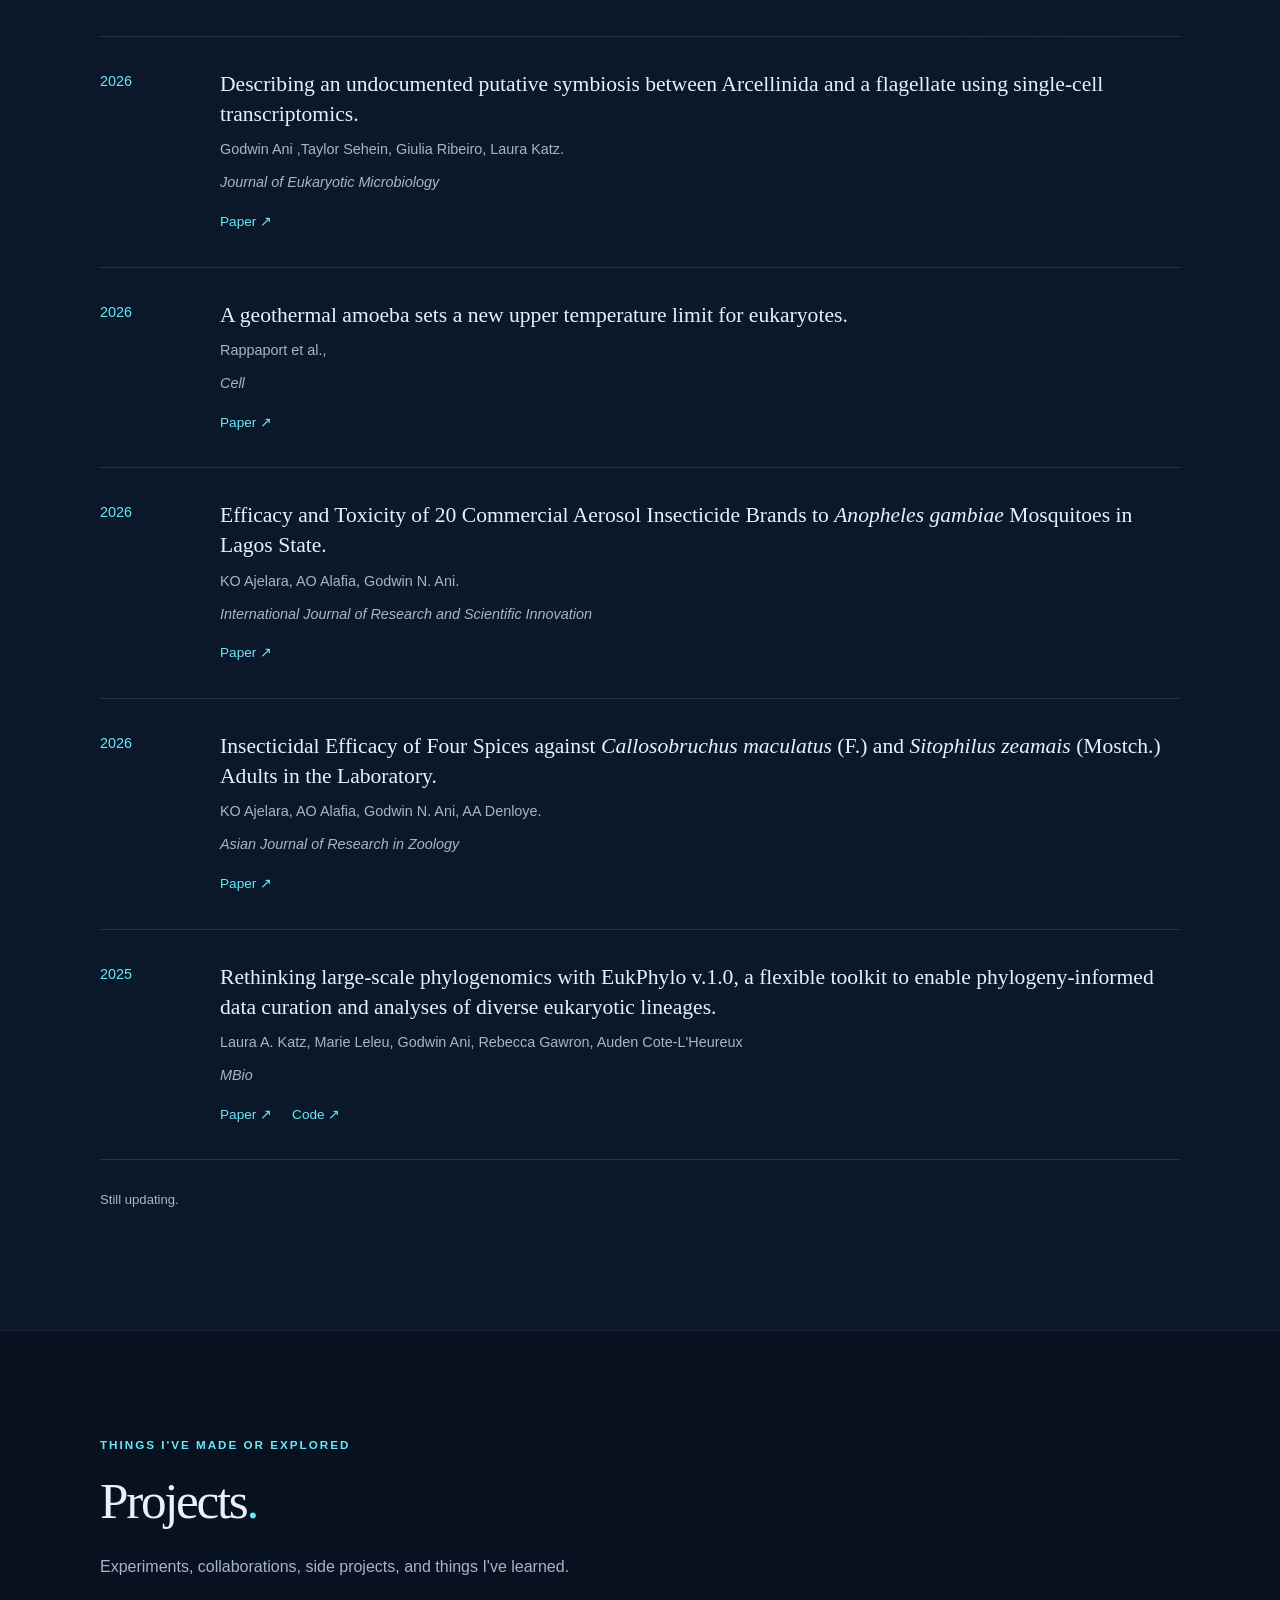
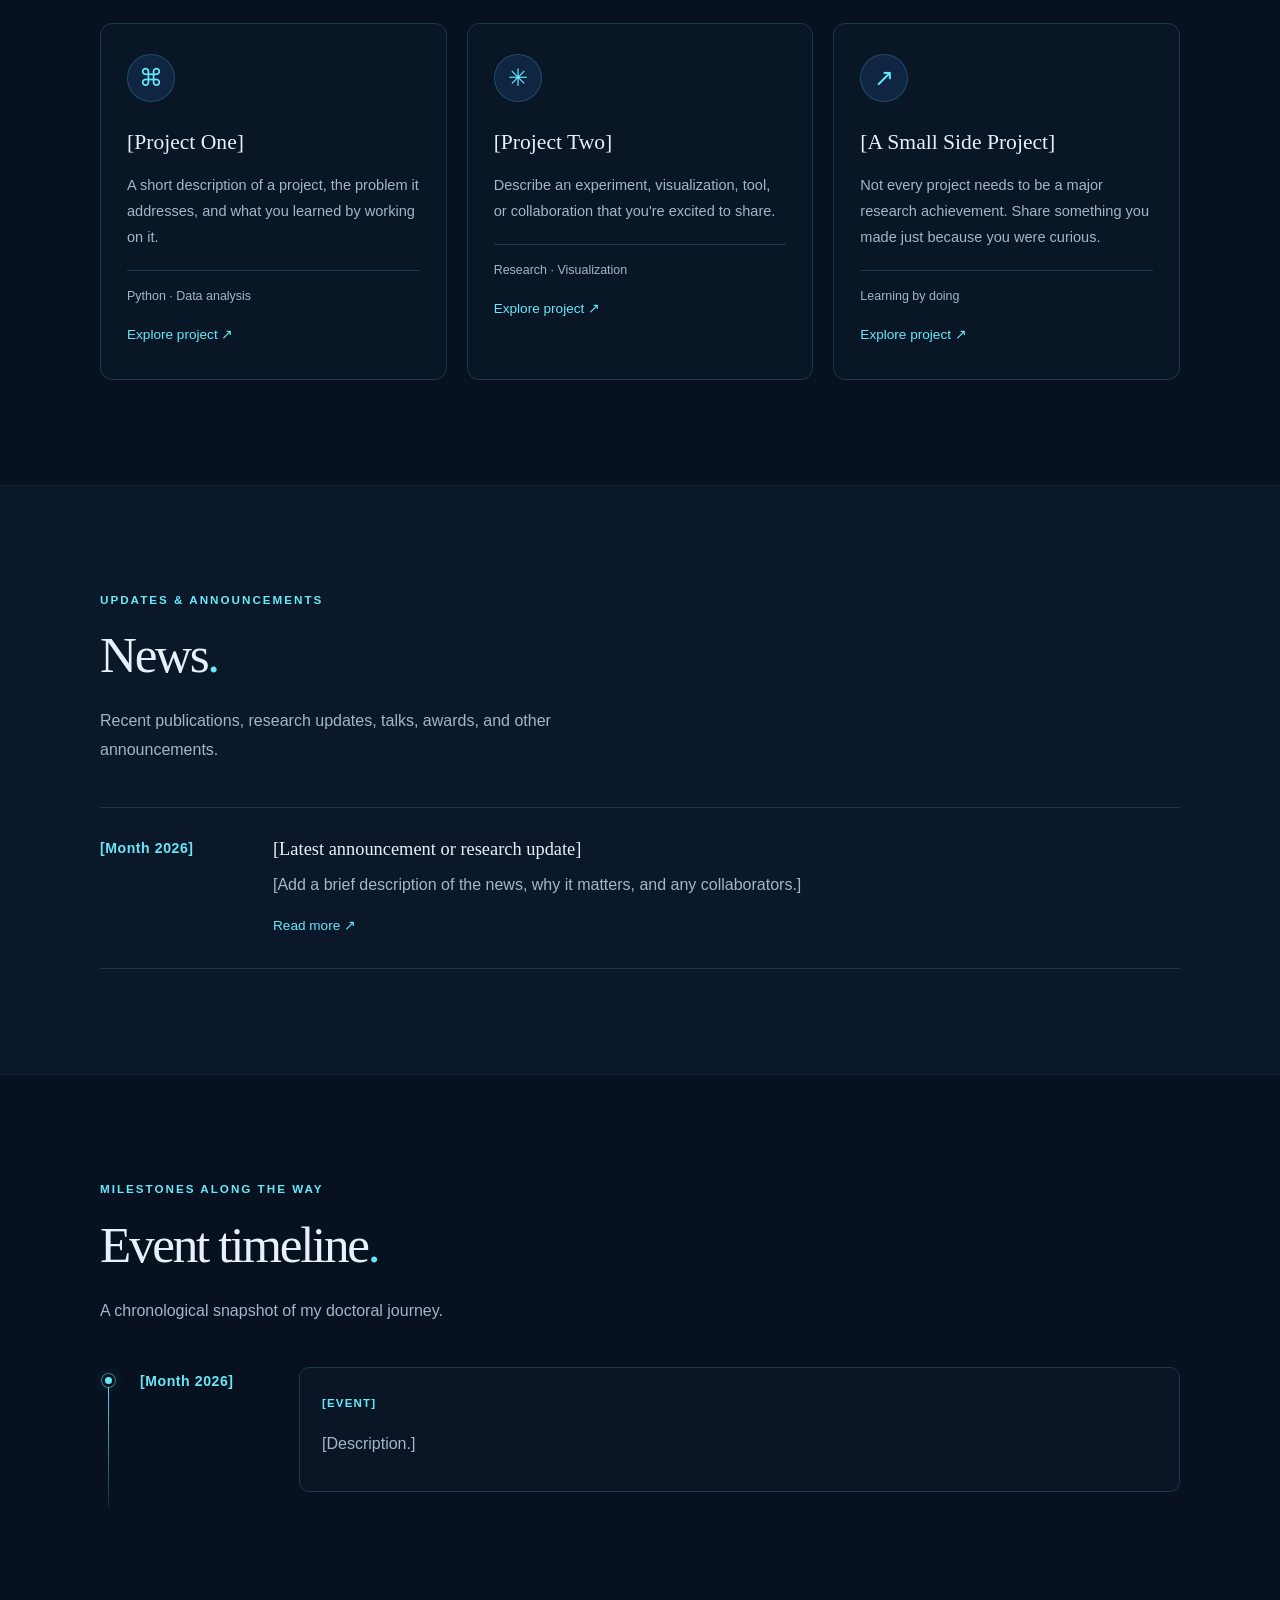
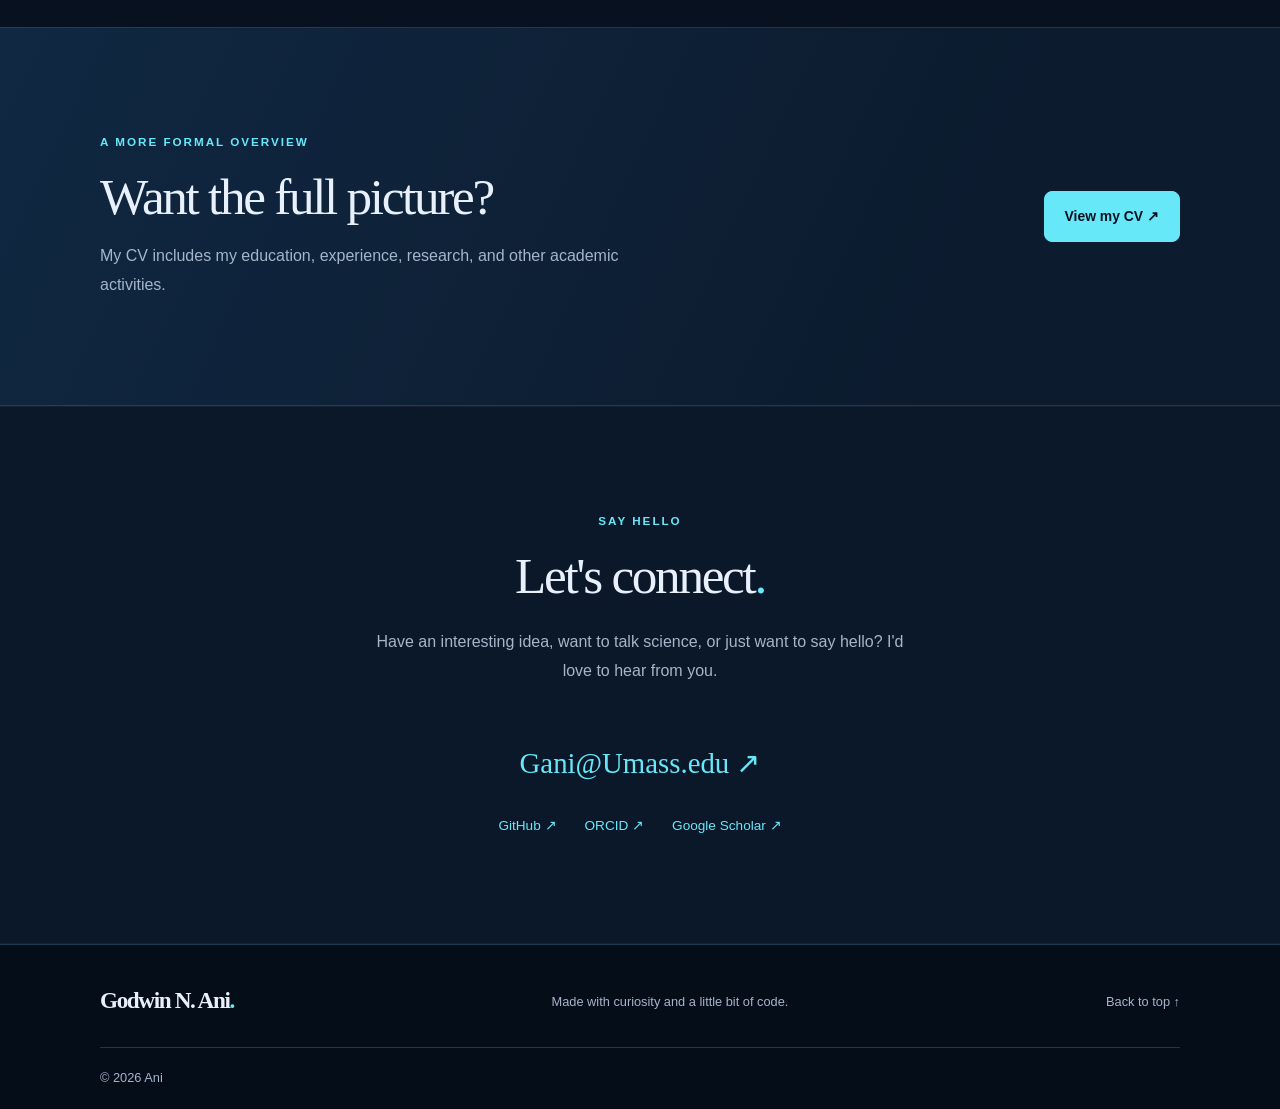
==== commit 9ac748ab: "Update index.html" ====
--- a/index.html
+++ b/index.html
@@ -334,22 +334,6 @@
               <a class="card-link" href="#">Read more ↗</a>
             </div>
           </article>
-          <article class="news-item">
-            <time class="news-date" datetime="2025-01">[Month 2025]</time>
-            <div class="news-content">
-              <h3>[Publication, conference, award, or invited talk]</h3>
-              <p>[Summarize the announcement in one or two sentences.]</p>
-              <a class="card-link" href="#">Details ↗</a>
-            </div>
-          </article>
-          <article class="news-item">
-            <time class="news-date" datetime="2024-01">[Month 2024]</time>
-            <div class="news-content">
-              <h3>[Another update]</h3>
-              <p>[Add a concise description and link to a paper, event page, or related resource.]</p>
-              <a class="card-link" href="#">Learn more ↗</a>
-            </div>
-          </article>
         </div>
       </div>
     </section>
@@ -360,7 +344,7 @@
         <p class="eyebrow">MILESTONES ALONG THE WAY</p>
         <h2>Event timeline<span class="heading-dot">.</span></h2>
         <p class="section-intro">
-          A chronological snapshot of academic milestones, presentations, collaborations, and other events.
+          A chronological snapshot of my doctoral journey.
         </p>
 
         <div class="event-timeline">
@@ -369,27 +353,9 @@
             <div class="timeline-marker" aria-hidden="true"></div>
             <time class="timeline-date" datetime="2026-01">[Month 2026]</time>
             <div class="timeline-card">
-              <span class="timeline-type">[Conference / Publication / Award]</span>
-              <h3>[Most recent event or milestone]</h3>
-              <p>[Describe what happened, your contribution, and the venue or organization.]</p>
-            </div>
-          </article>
-          <article class="timeline-event">
-            <div class="timeline-marker" aria-hidden="true"></div>
-            <time class="timeline-date" datetime="2025-01">[Month 2025]</time>
-            <div class="timeline-card">
-              <span class="timeline-type">[Research / Presentation / Collaboration]</span>
-              <h3>[Earlier event or milestone]</h3>
-              <p>[Add a short description of this milestone.]</p>
-            </div>
-          </article>
-          <article class="timeline-event">
-            <div class="timeline-marker" aria-hidden="true"></div>
-            <time class="timeline-date" datetime="2024-01">[Month 2024]</time>
-            <div class="timeline-card">
-              <span class="timeline-type">[Education / Career / Research]</span>
-              <h3>[Earlier event or milestone]</h3>
-              <p>[Add a short description. Keep events ordered from newest to oldest.]</p>
+              <span class="timeline-type">[Event]</span>
+              <h3></h3>
+              <p>[Description.]</p>
             </div>
           </article>
         </div>
@@ -422,7 +388,7 @@
           hello? I'd love to hear from you.
         </p>
 
-        <a class="email-link" href="mailto:your.email@university.edu">
+        <a class="email-link" href="mailto:gani@umass.edu">
           Gani@Umass.edu ↗
         </a>
 
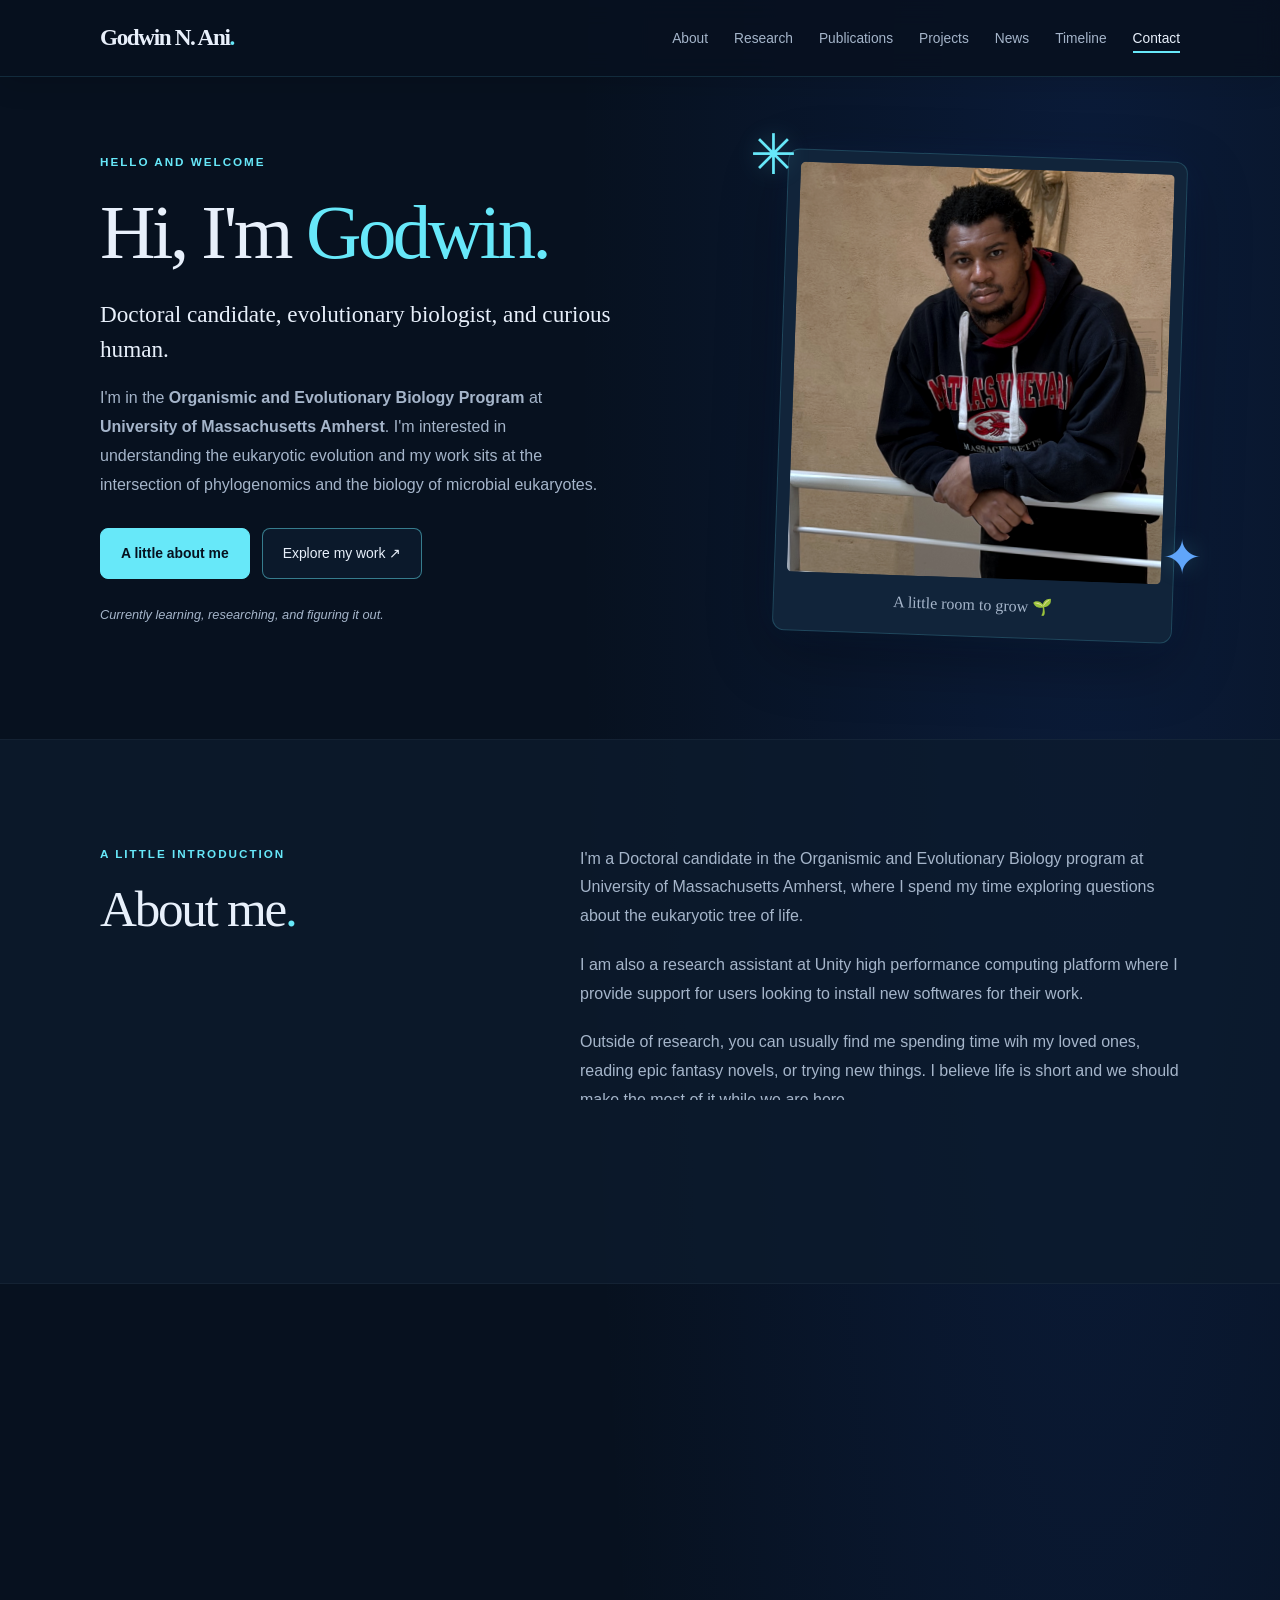
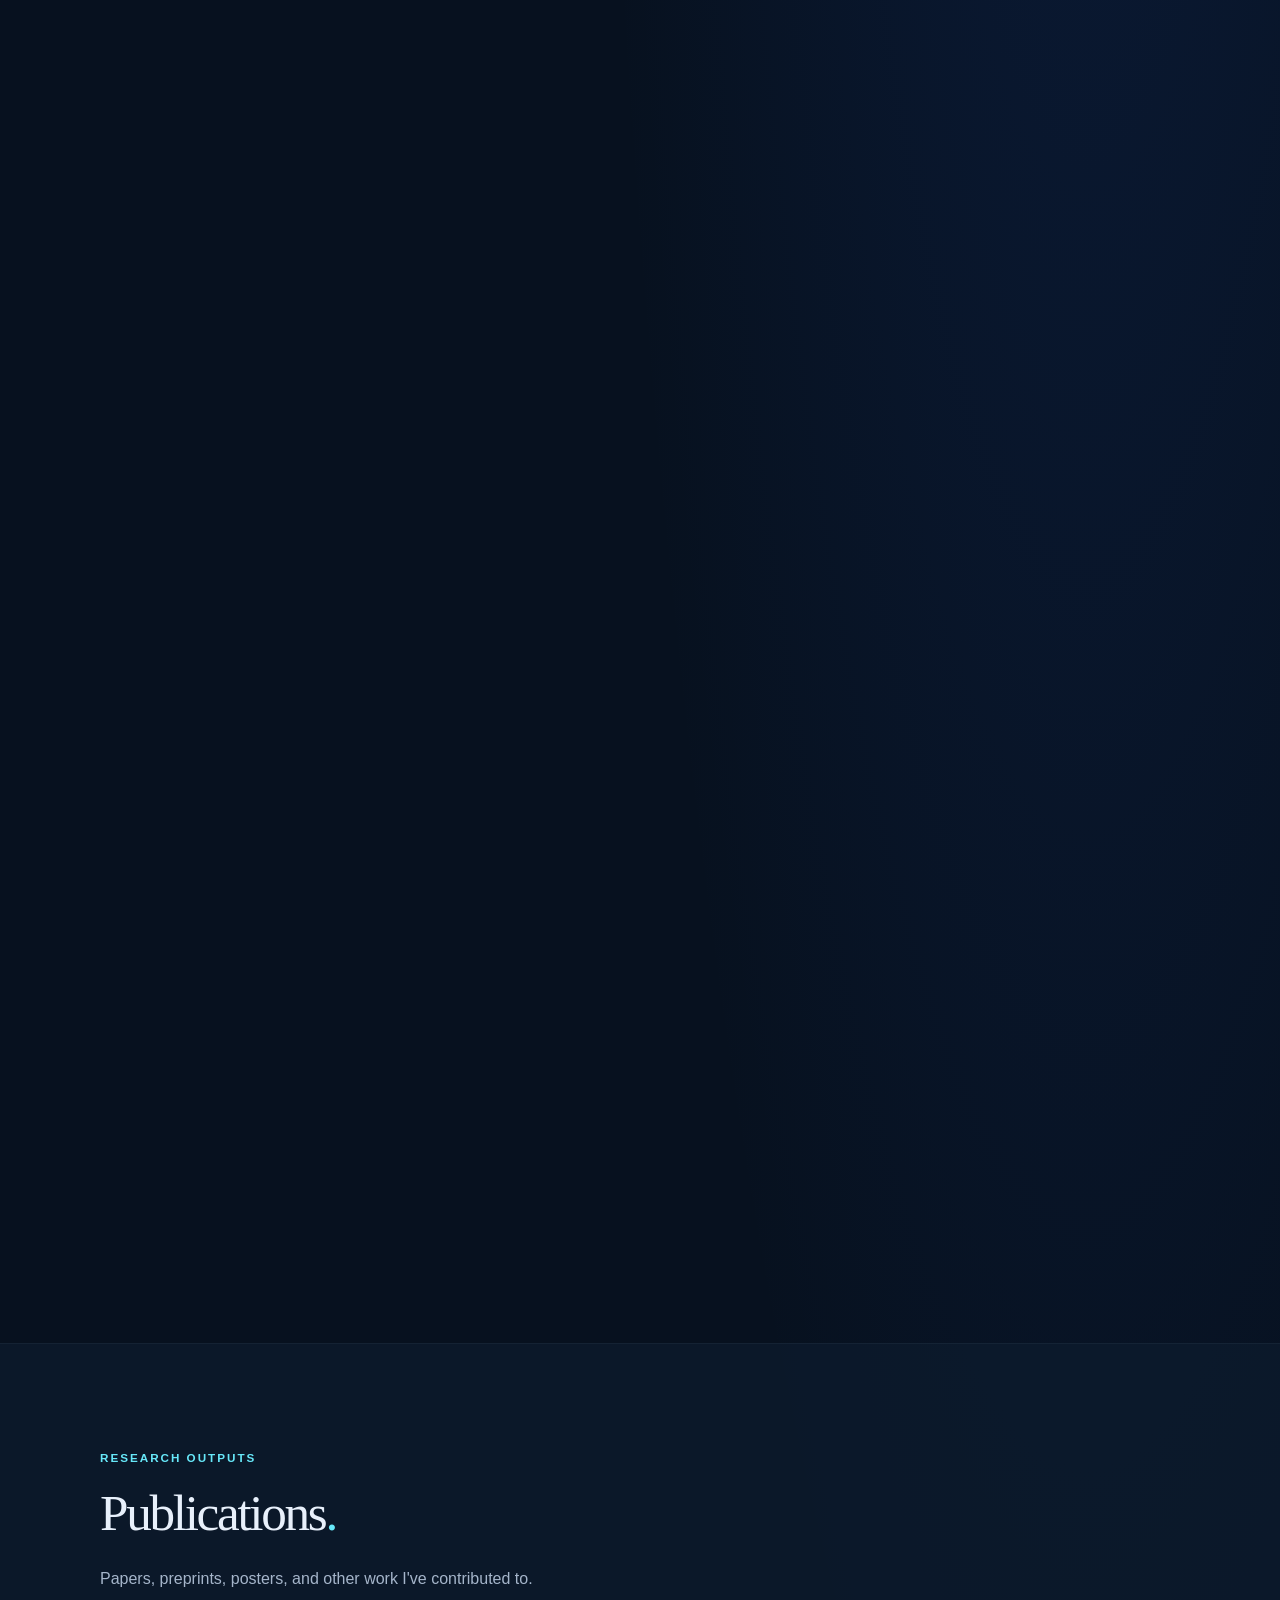
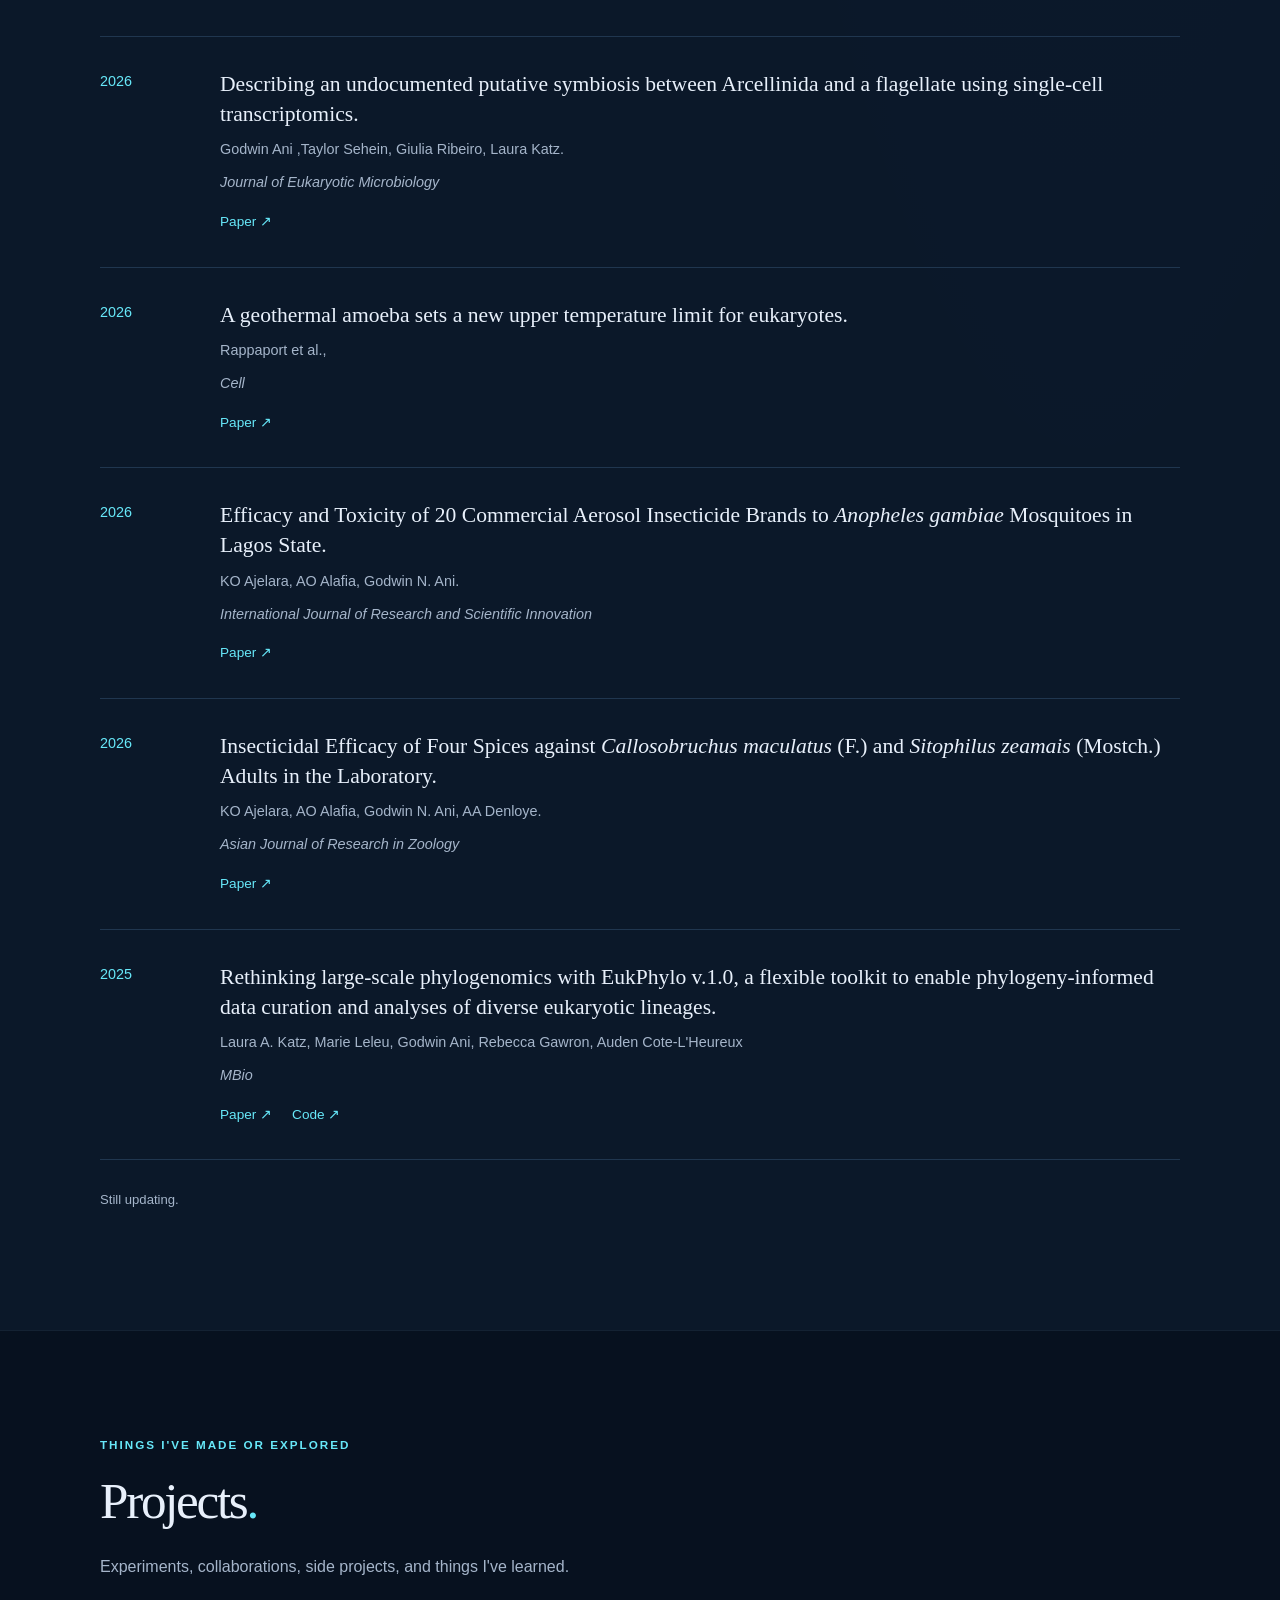
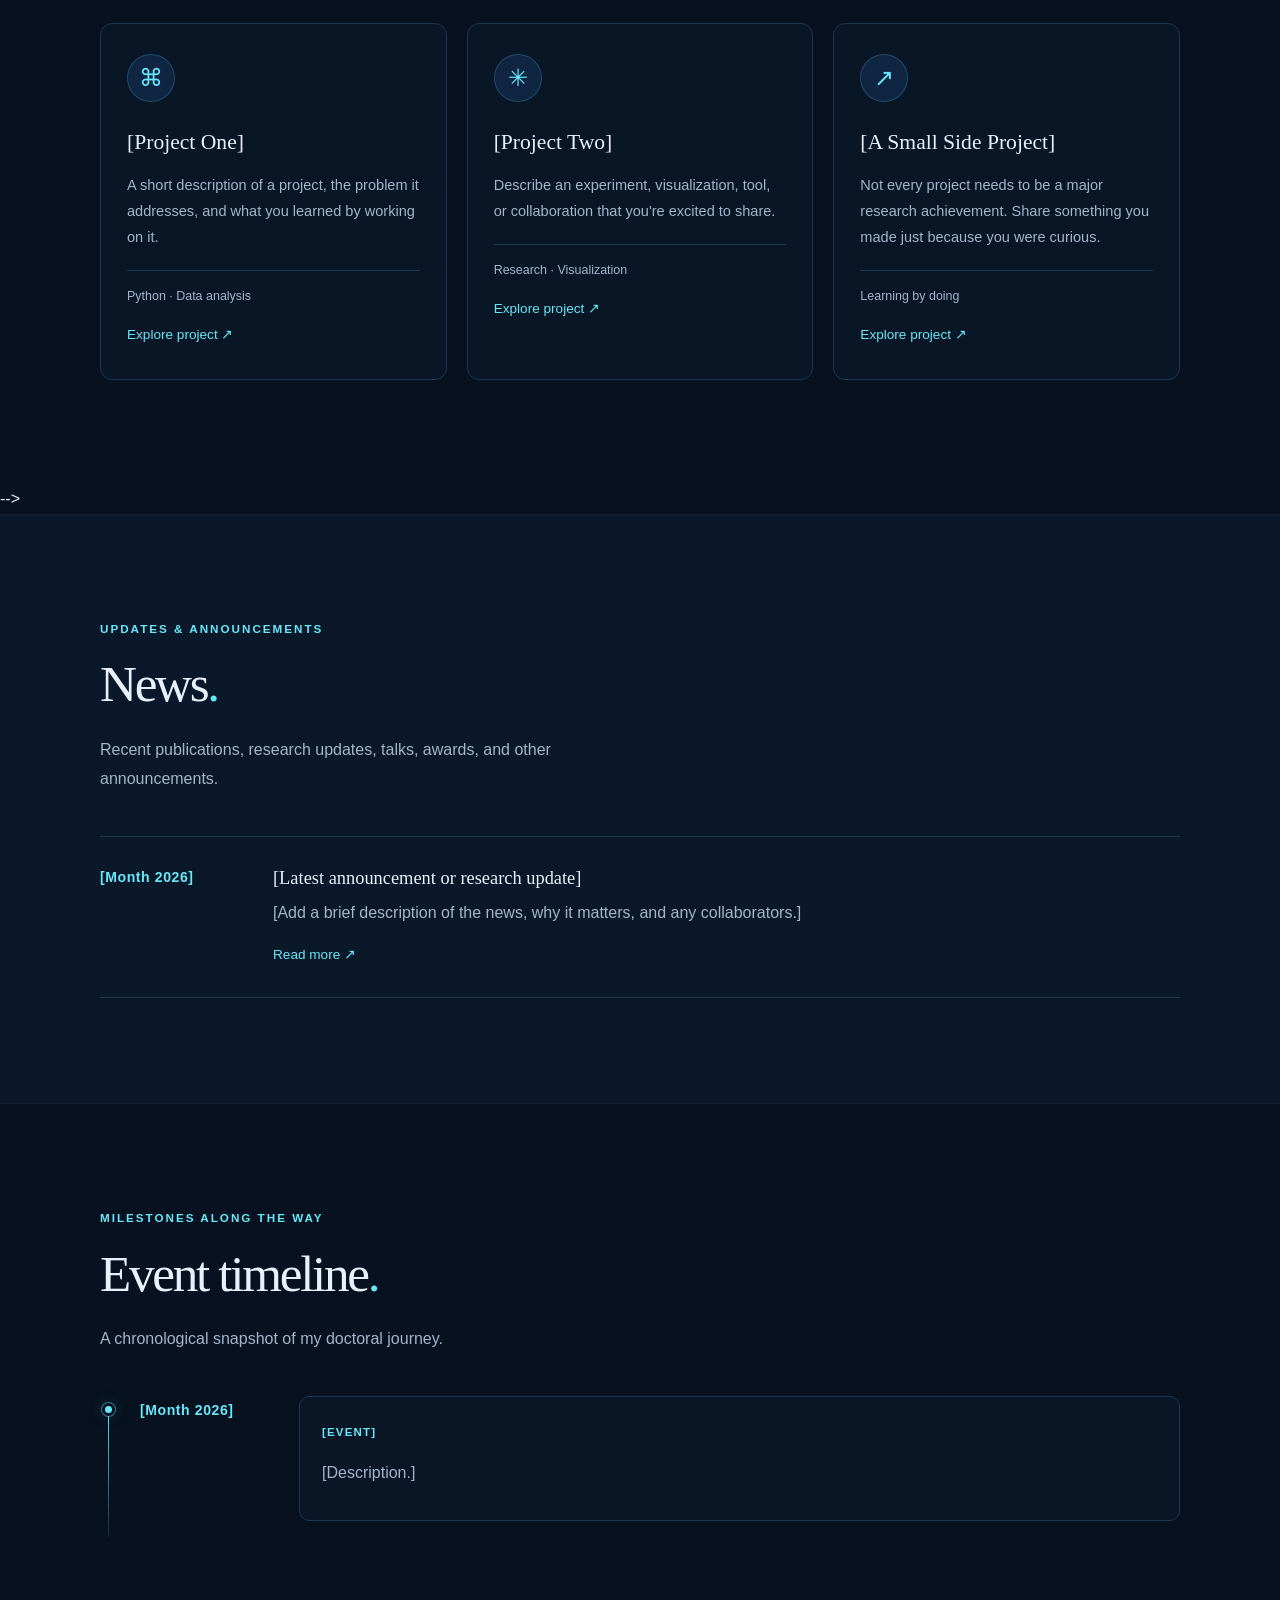
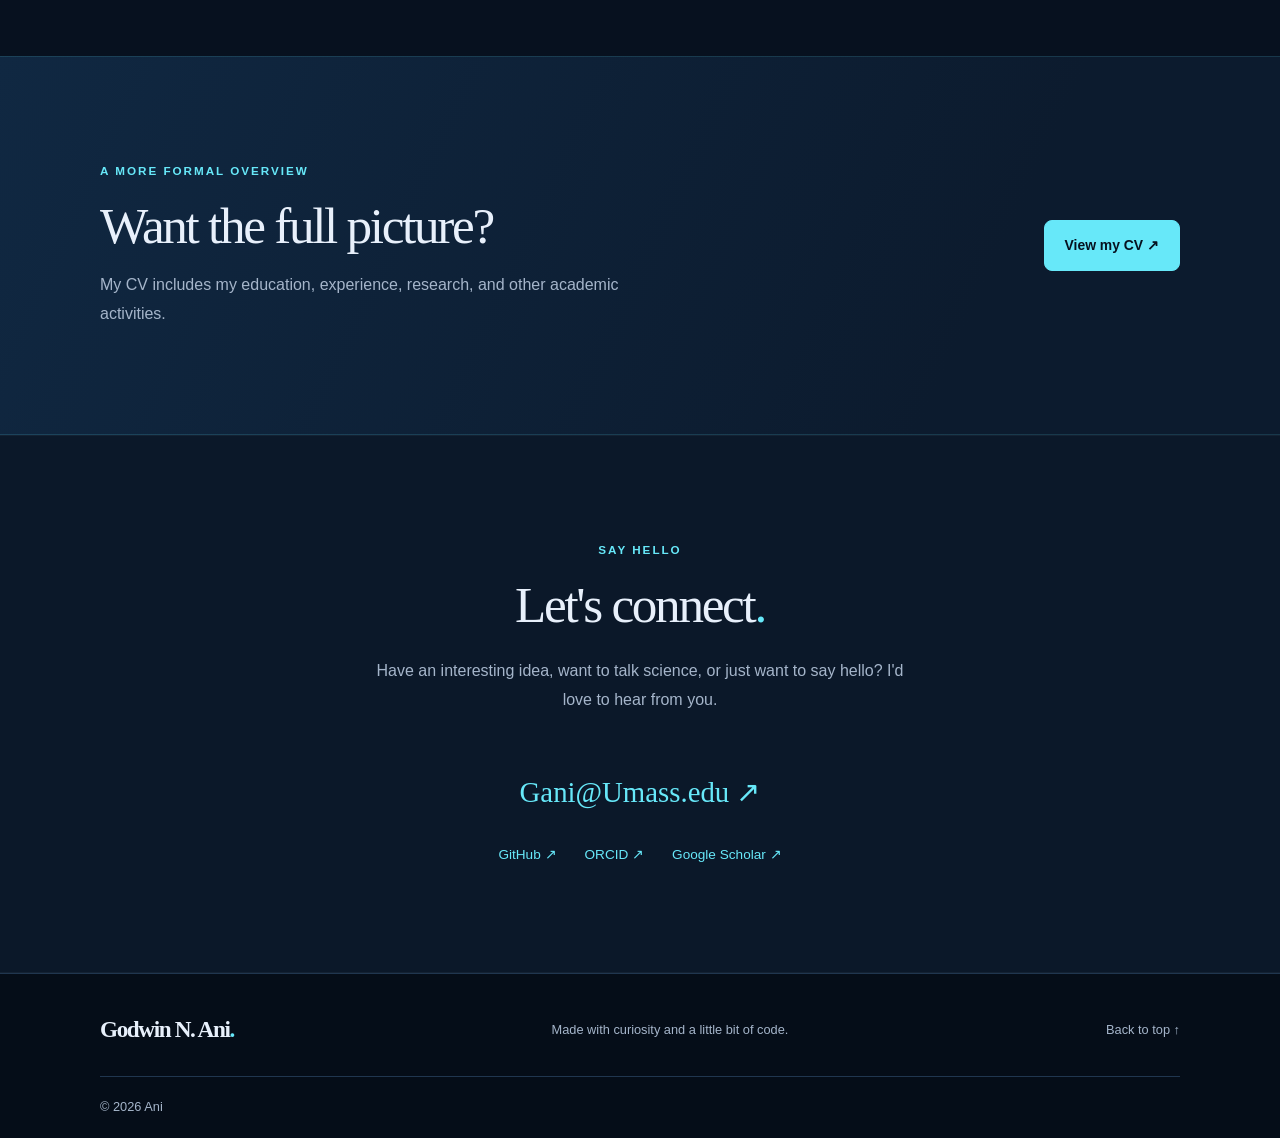
==== commit 246f4631: "Update index.html" ====
--- a/index.html
+++ b/index.html
@@ -263,7 +263,7 @@
       </div>
     </section>
 
-    <!-- Projects -->
+   <!-- <!-- Projects -->
     <section class="section" id="projects">
       <div class="container">
         <p class="eyebrow">THINGS I'VE MADE OR EXPLORED</p>
@@ -313,7 +313,7 @@
           </article>
         </div>
       </div>
-    </section>
+    </section> -->
 
     <!-- News -->
     <section class="section section-white" id="news">
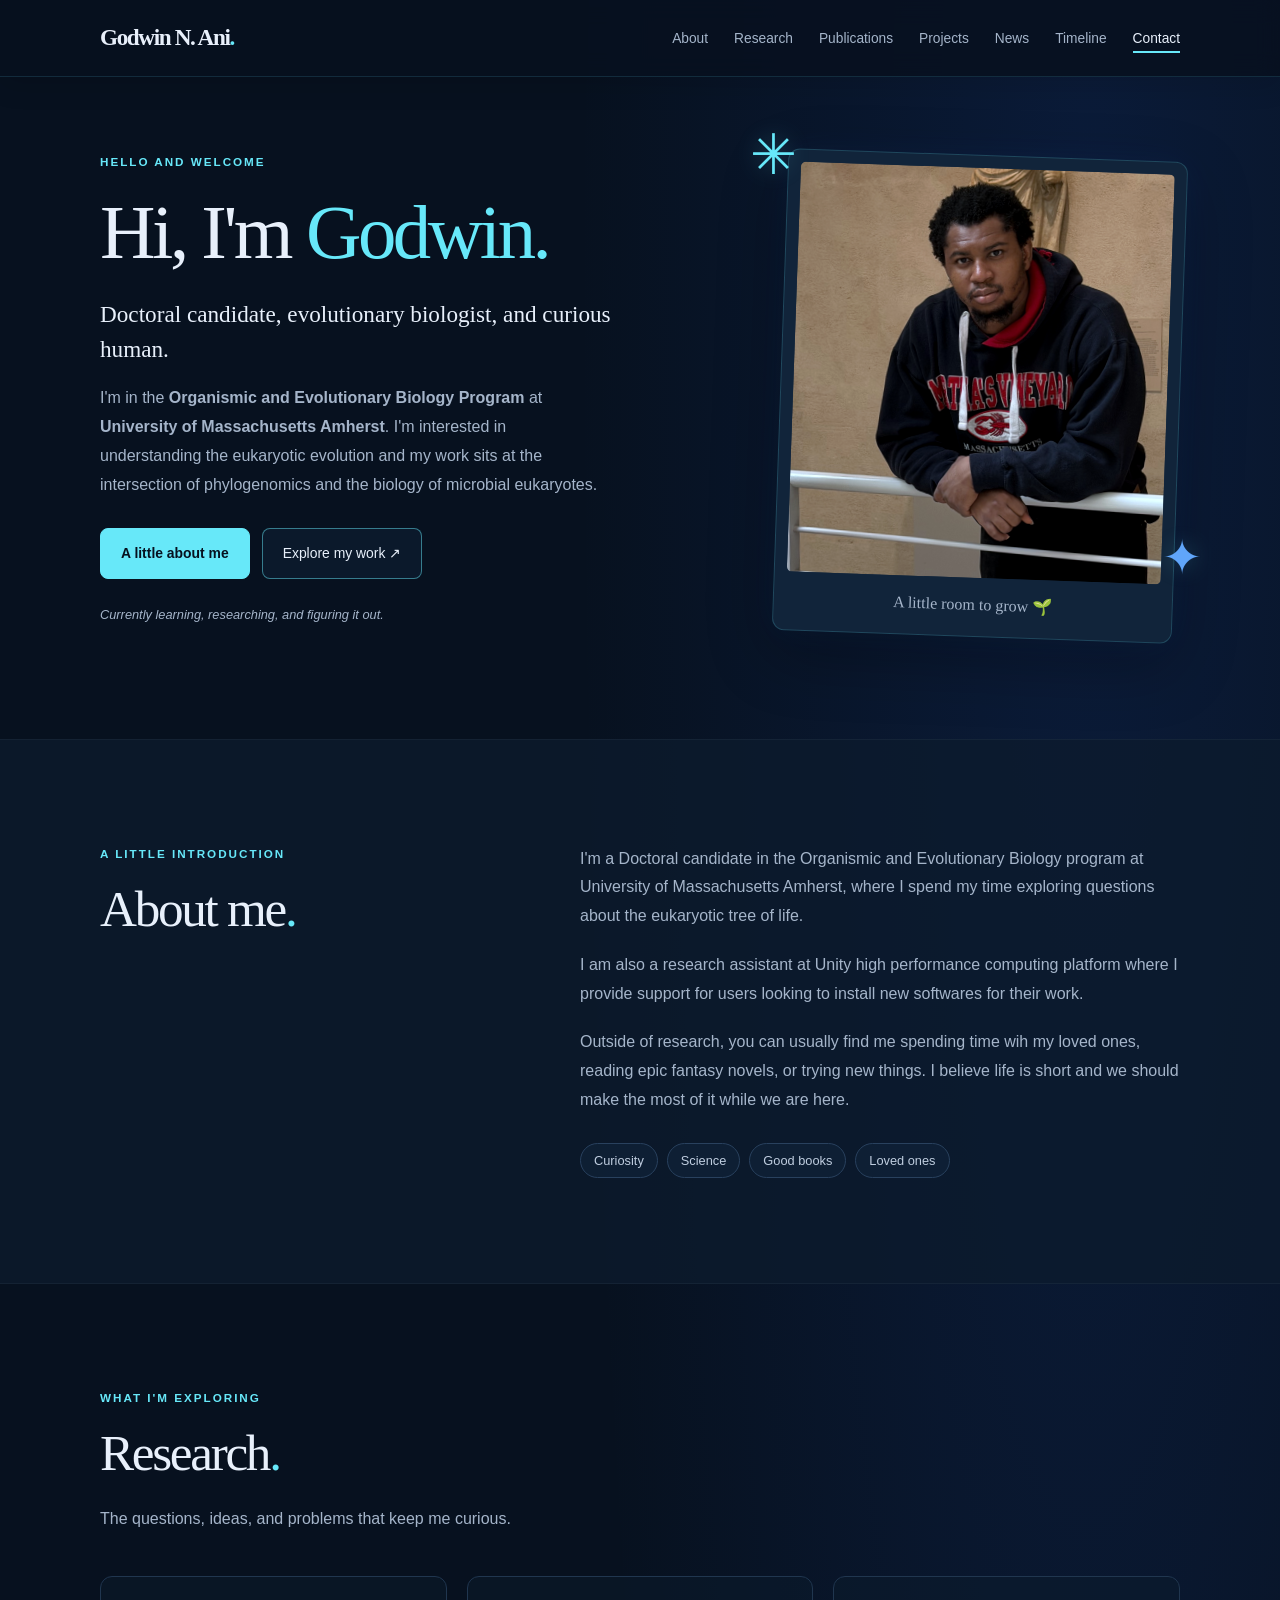
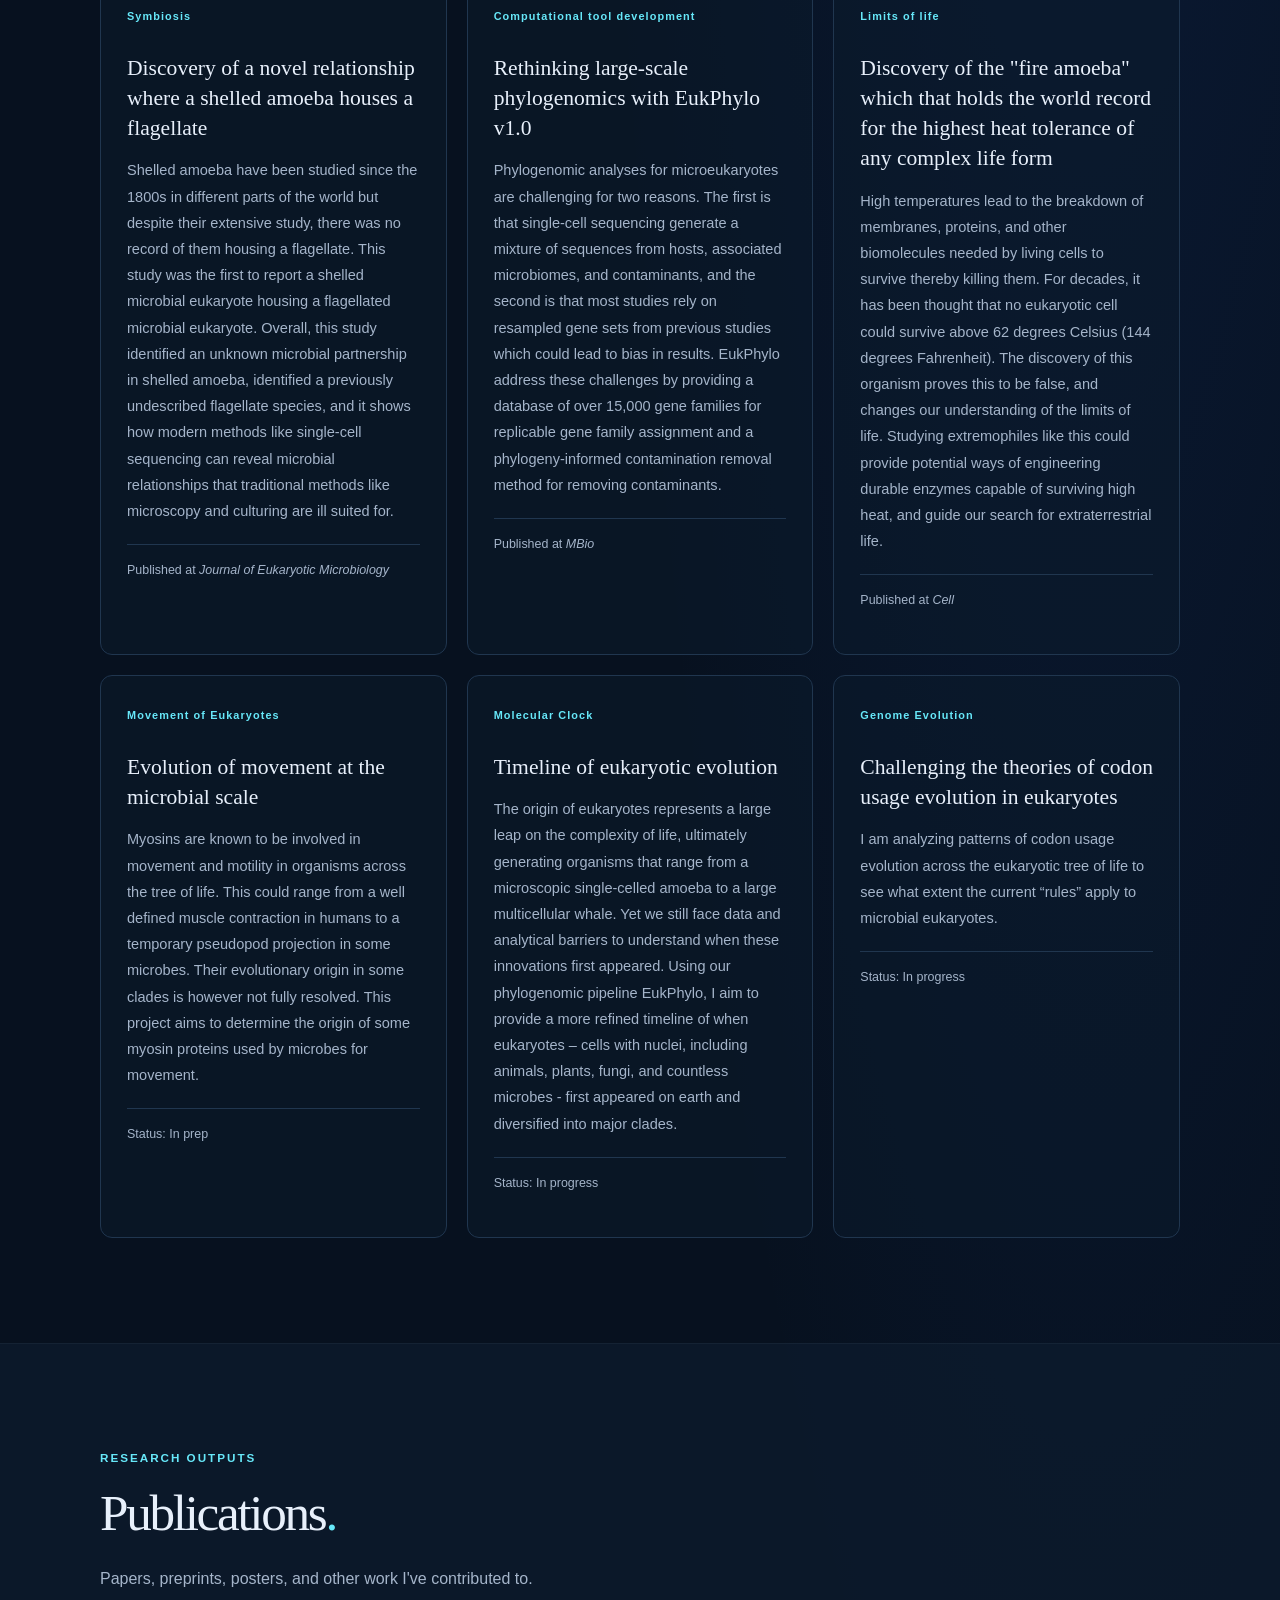
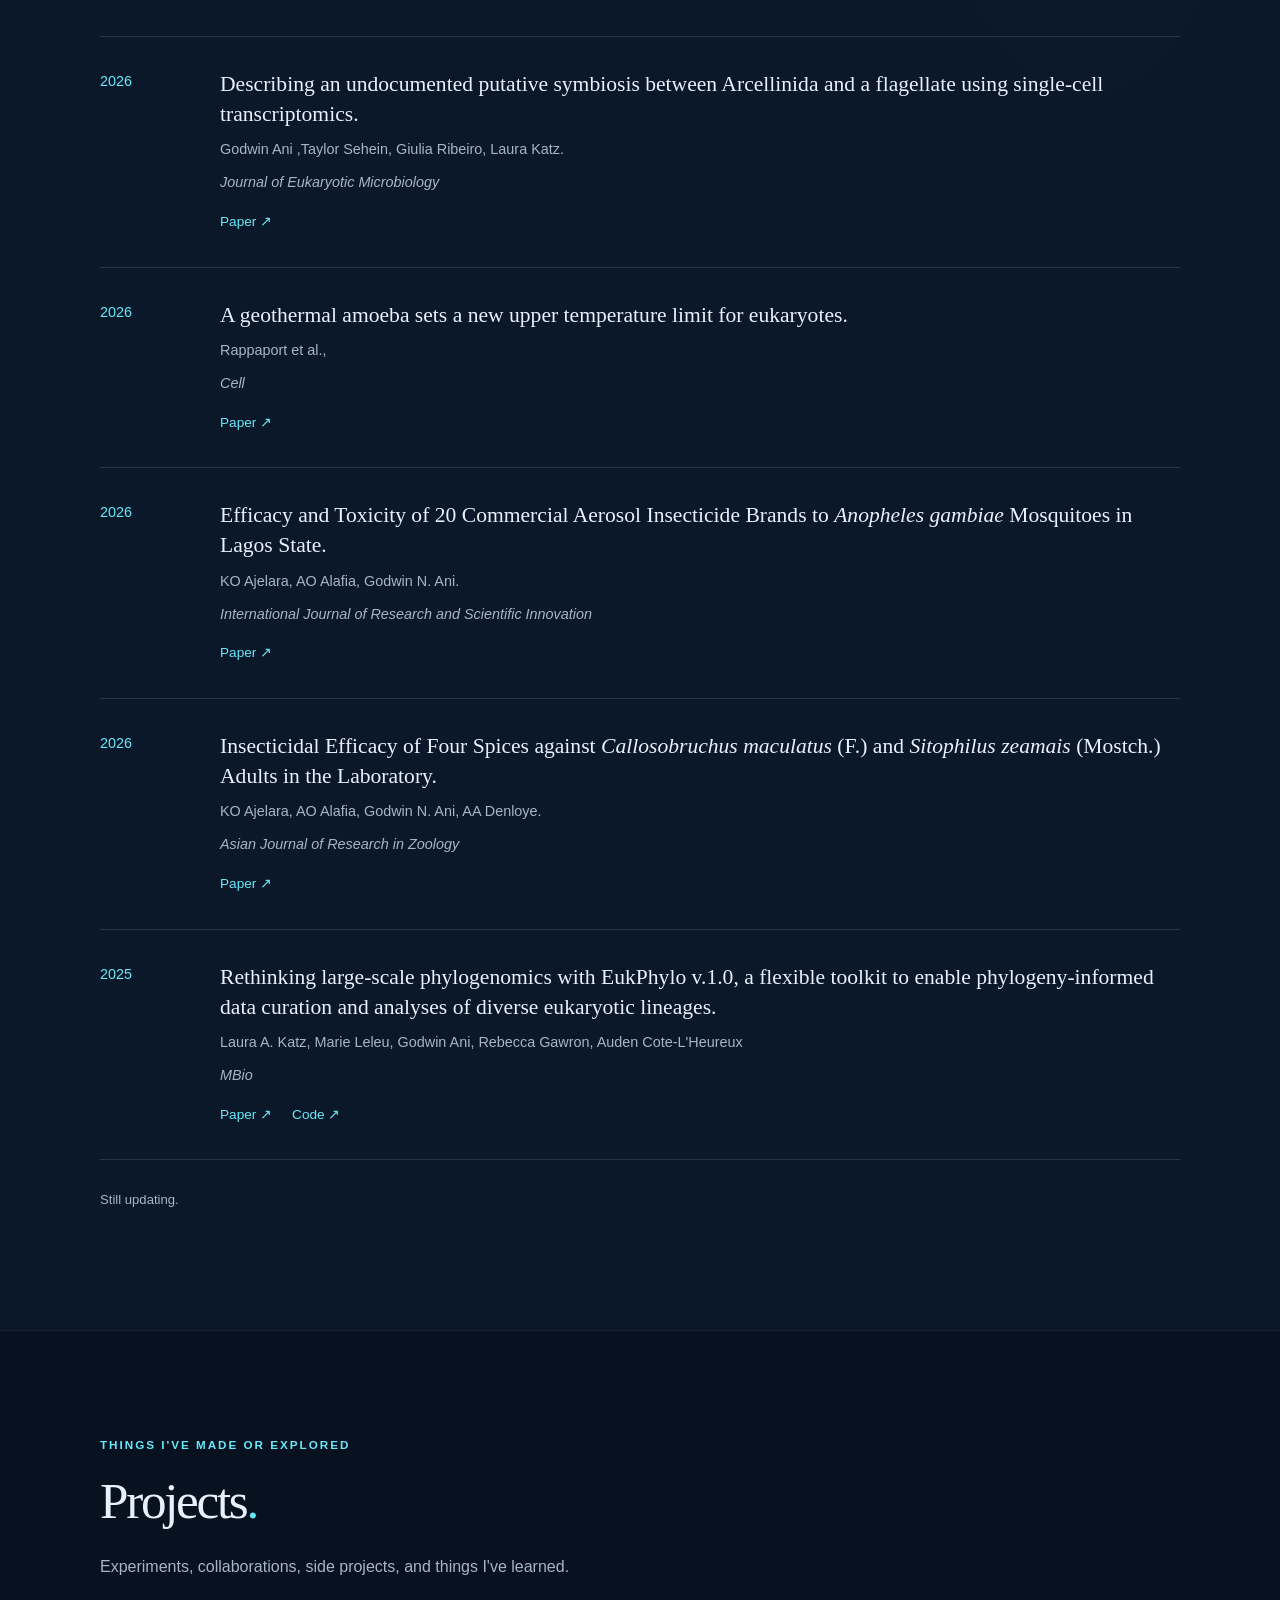
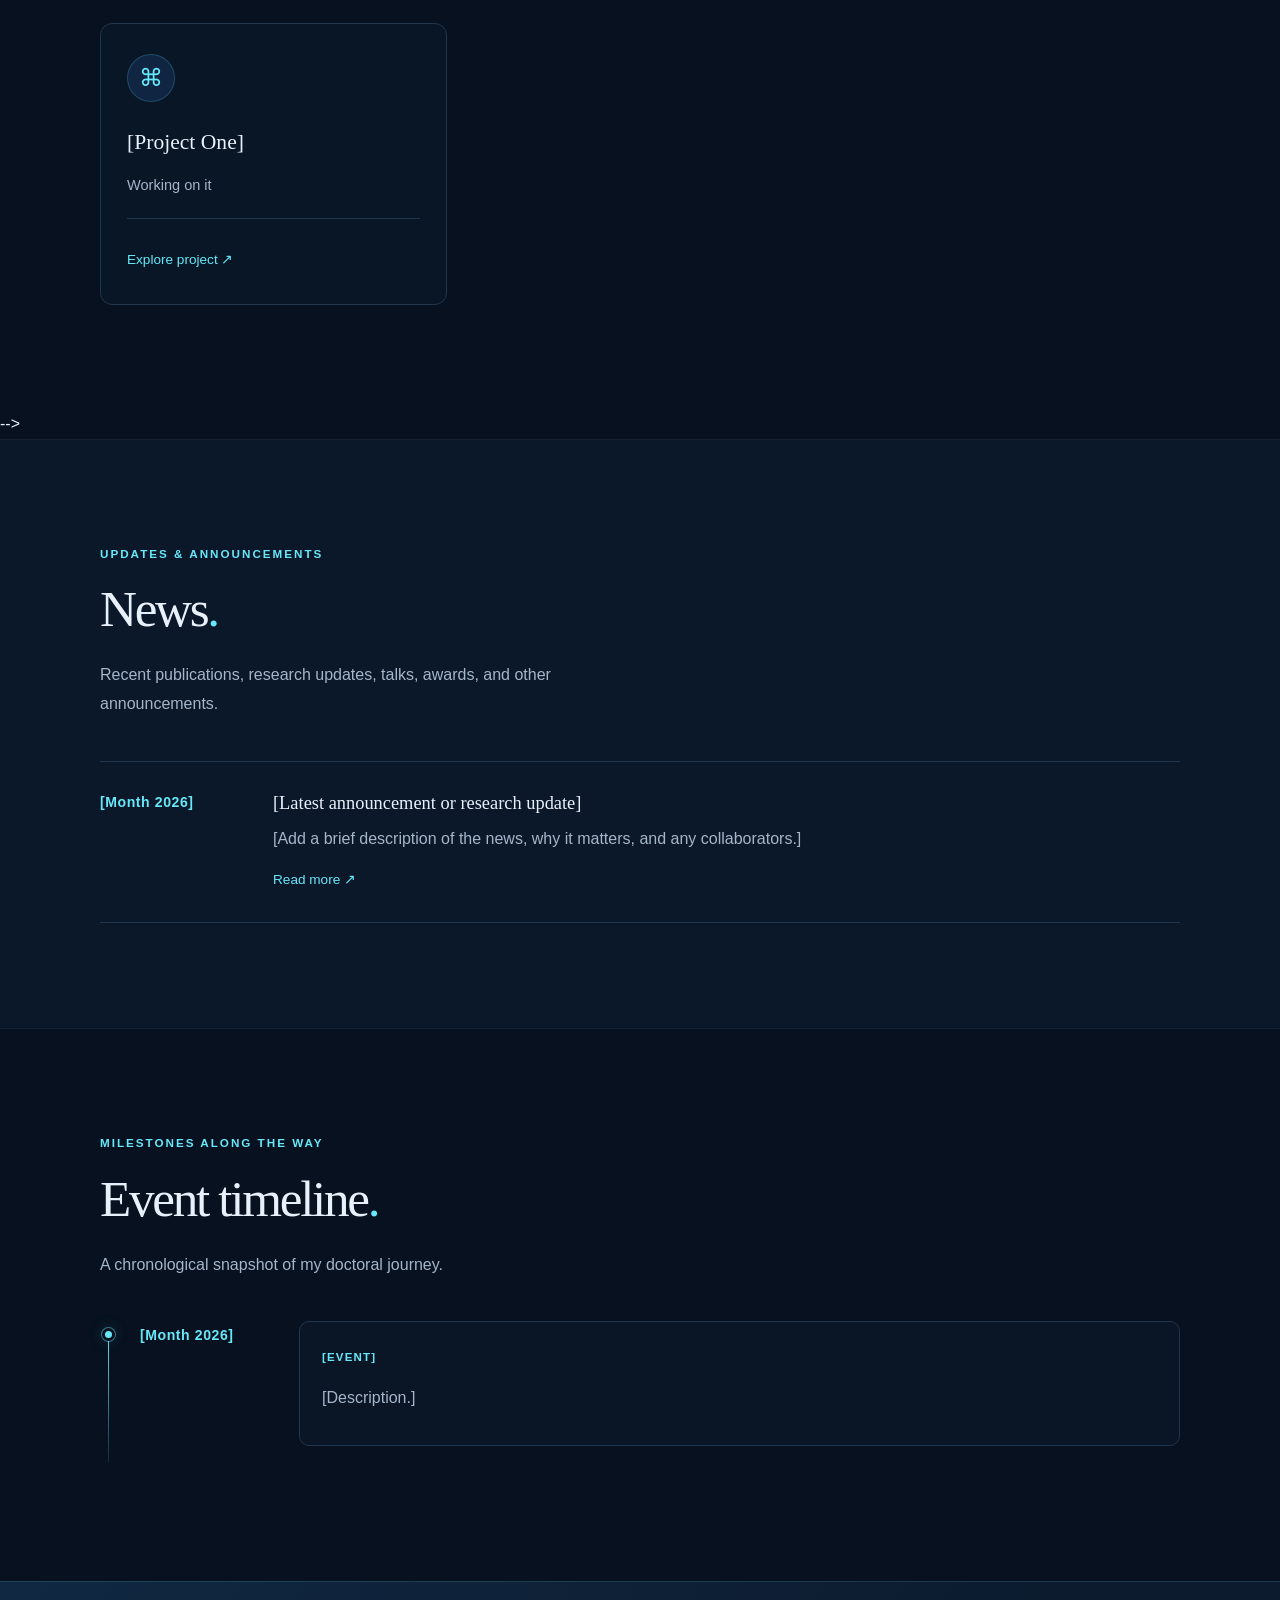
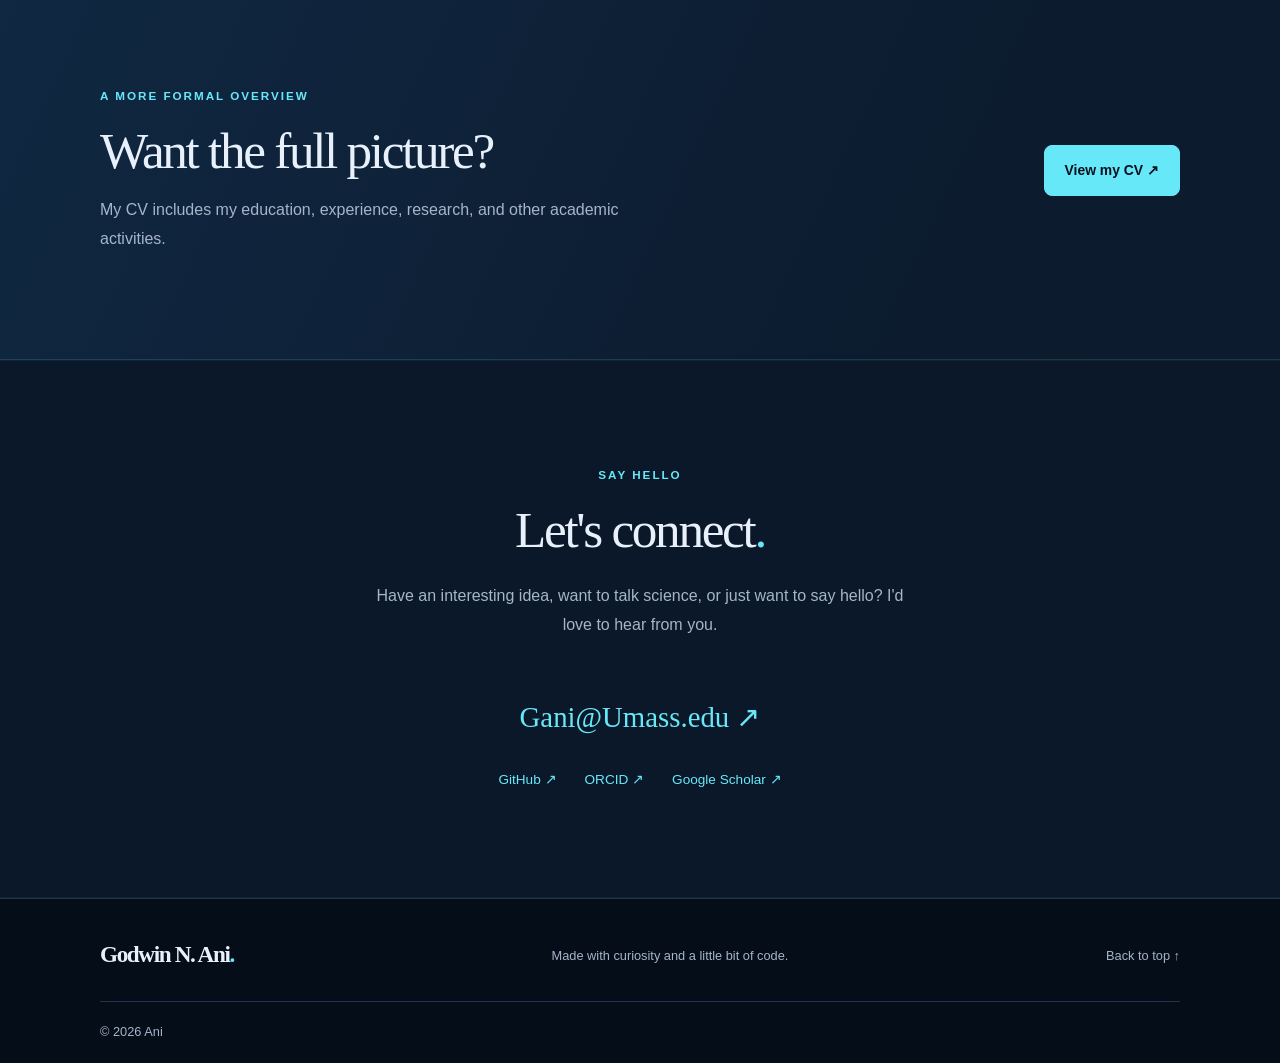
==== commit 0807ae9e: "Update index.html" ====
--- a/index.html
+++ b/index.html
@@ -263,7 +263,7 @@
       </div>
     </section>
 
-   <!-- <!-- Projects -->
+  <!-- Projects -->
     <section class="section" id="projects">
       <div class="container">
         <p class="eyebrow">THINGS I'VE MADE OR EXPLORED</p>
@@ -277,15 +277,15 @@
             <div class="project-icon">⌘</div>
             <h3>[Project One]</h3>
             <p>
-              A short description of a project, the problem it addresses,
-              and what you learned by working on it.
-            </p>
-            <p class="card-meta">Python · Data analysis</p>
+              Working on it
+            </p>
+            <p class="card-meta"></p>
             <a class="card-link" href="https://github.com/">
               Explore project ↗
             </a>
           </article>
-
+          
+          <!--
           <article class="content-card project-card">
             <div class="project-icon">✳</div>
             <h3>[Project Two]</h3>
@@ -311,6 +311,7 @@
               Explore project ↗
             </a>
           </article>
+          -->
         </div>
       </div>
     </section> -->
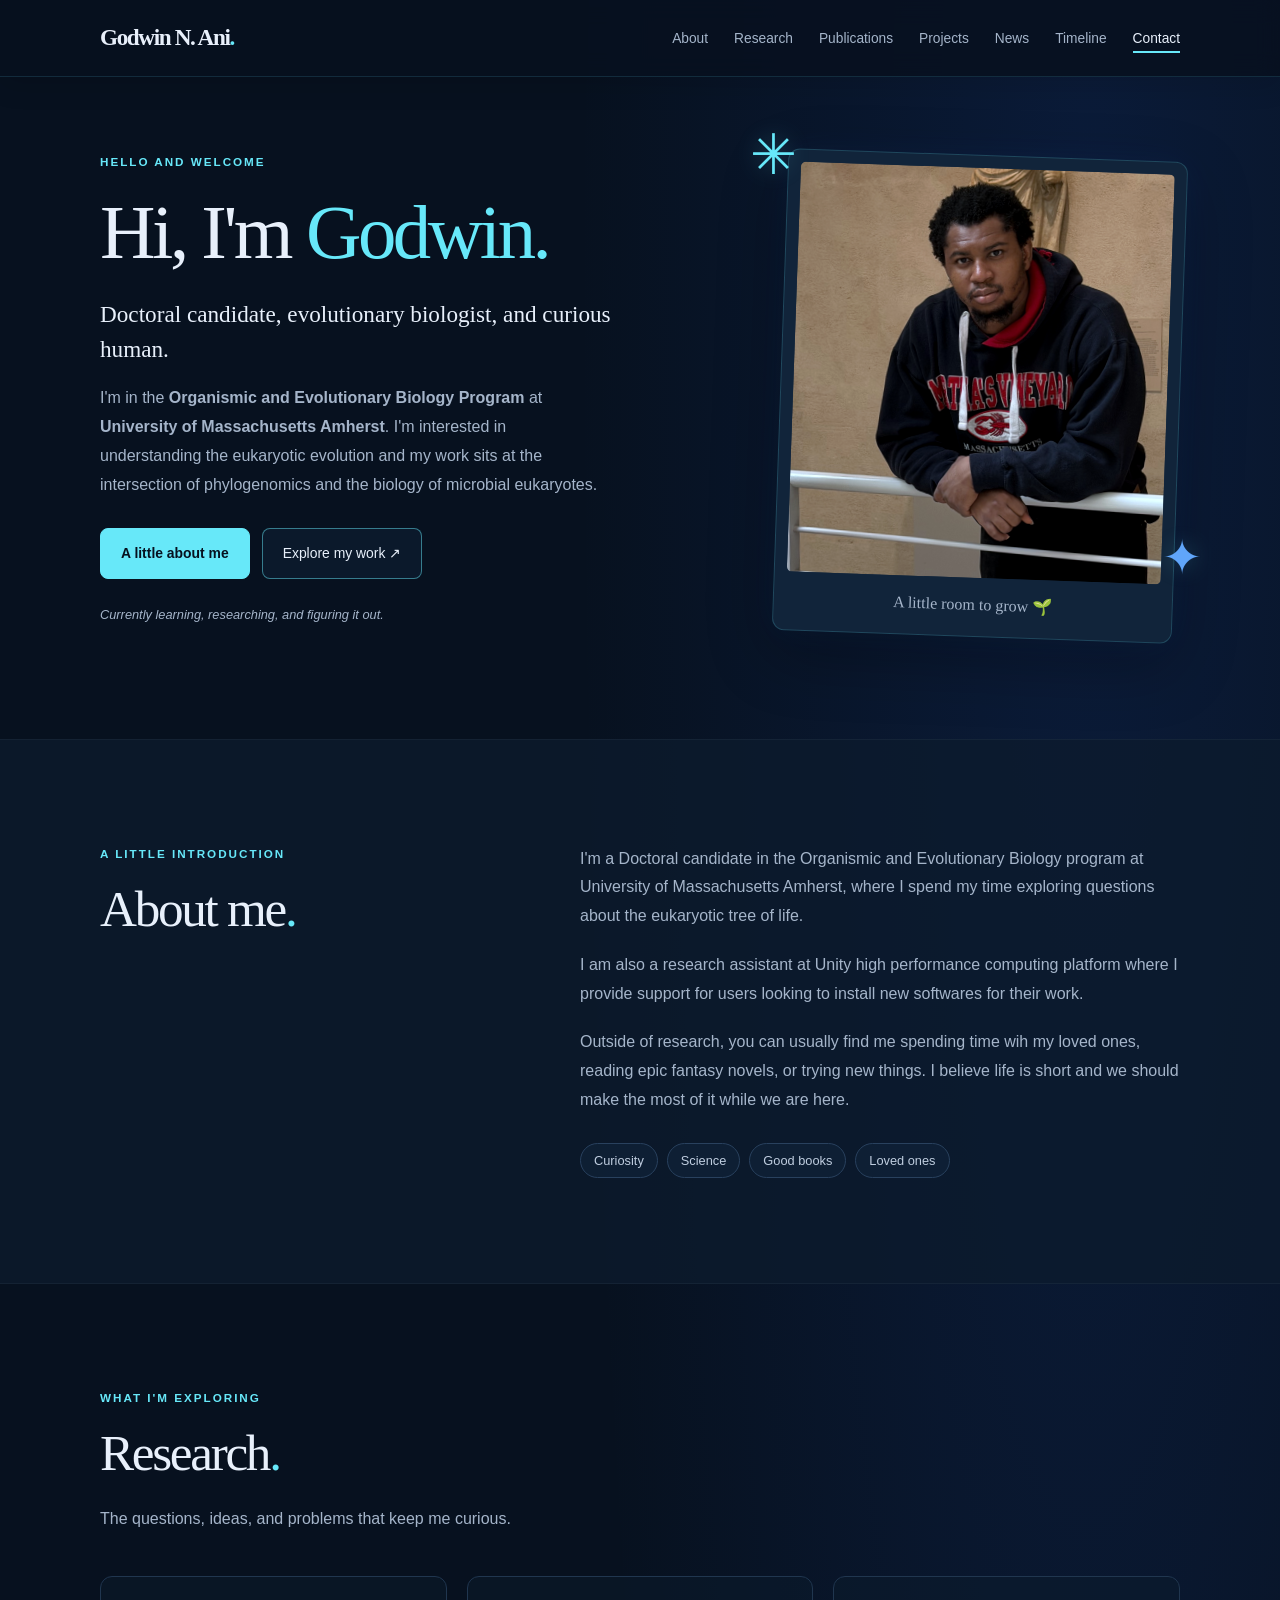
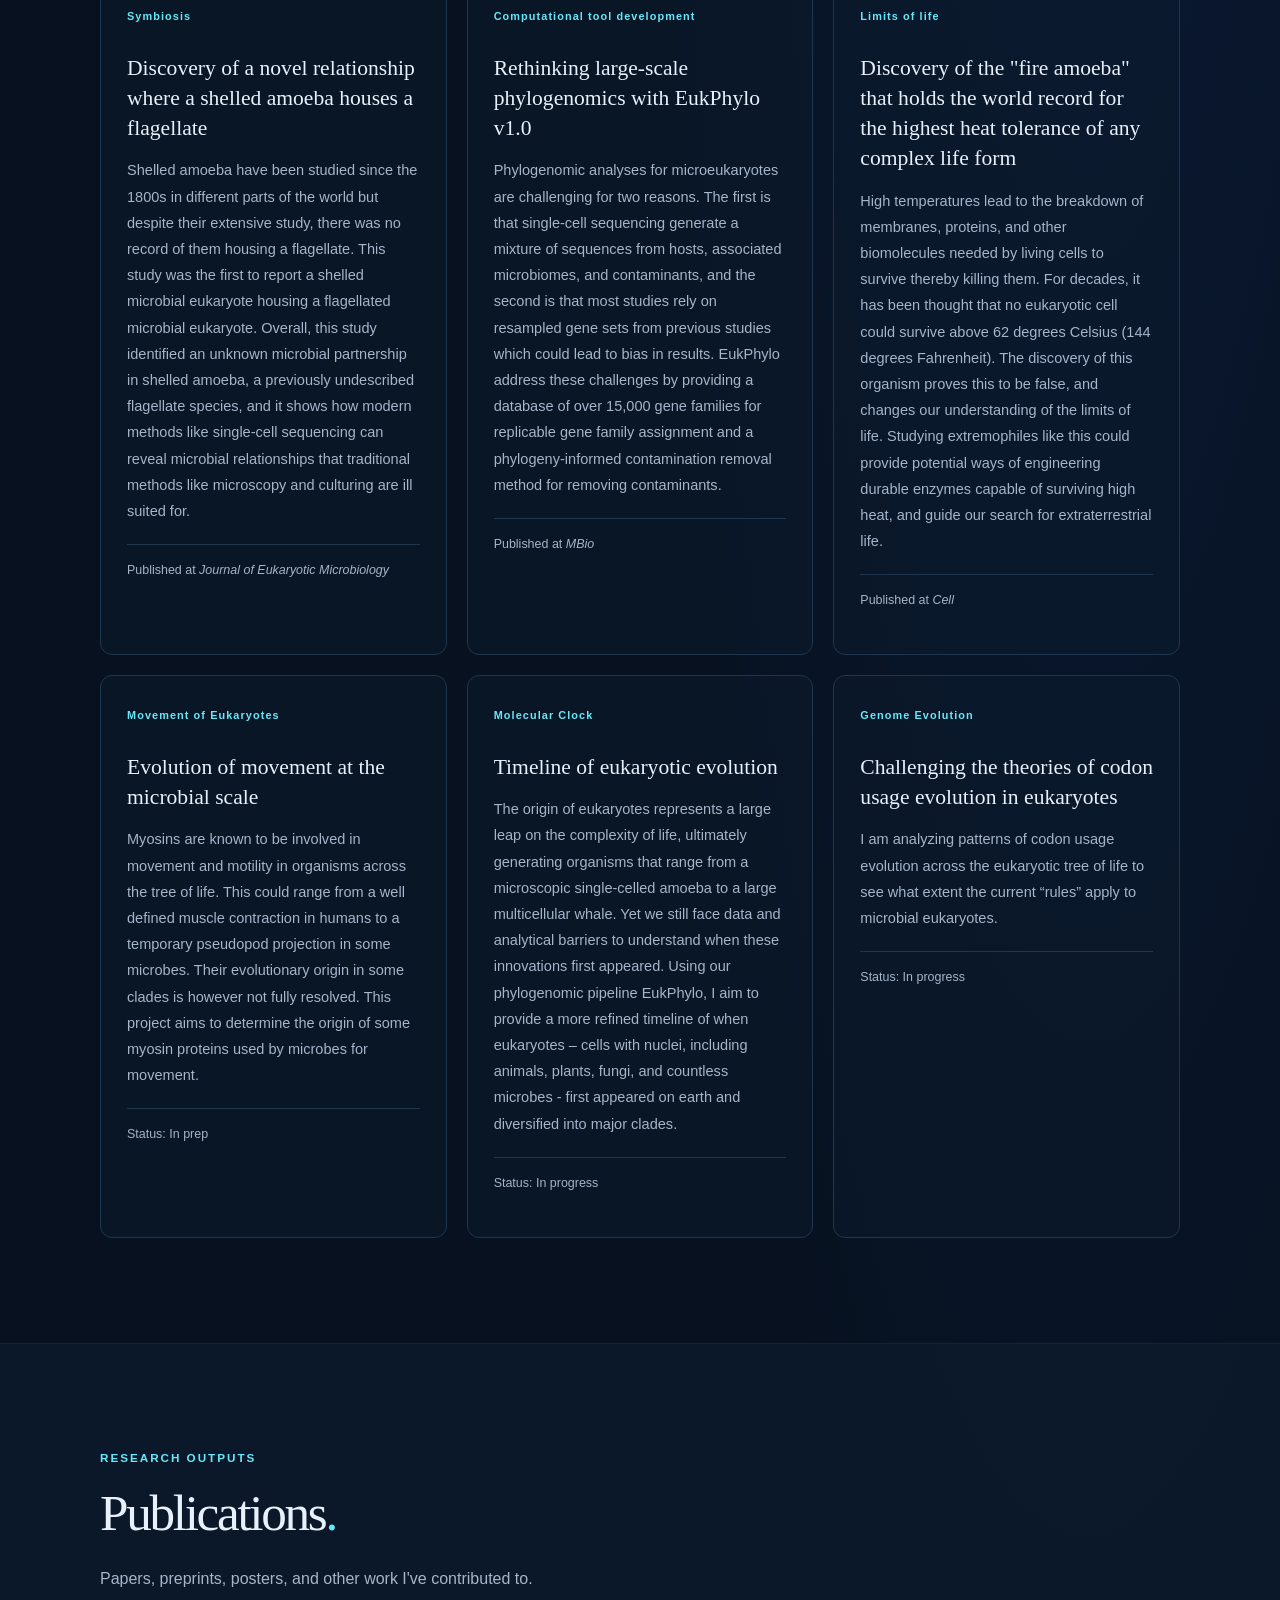
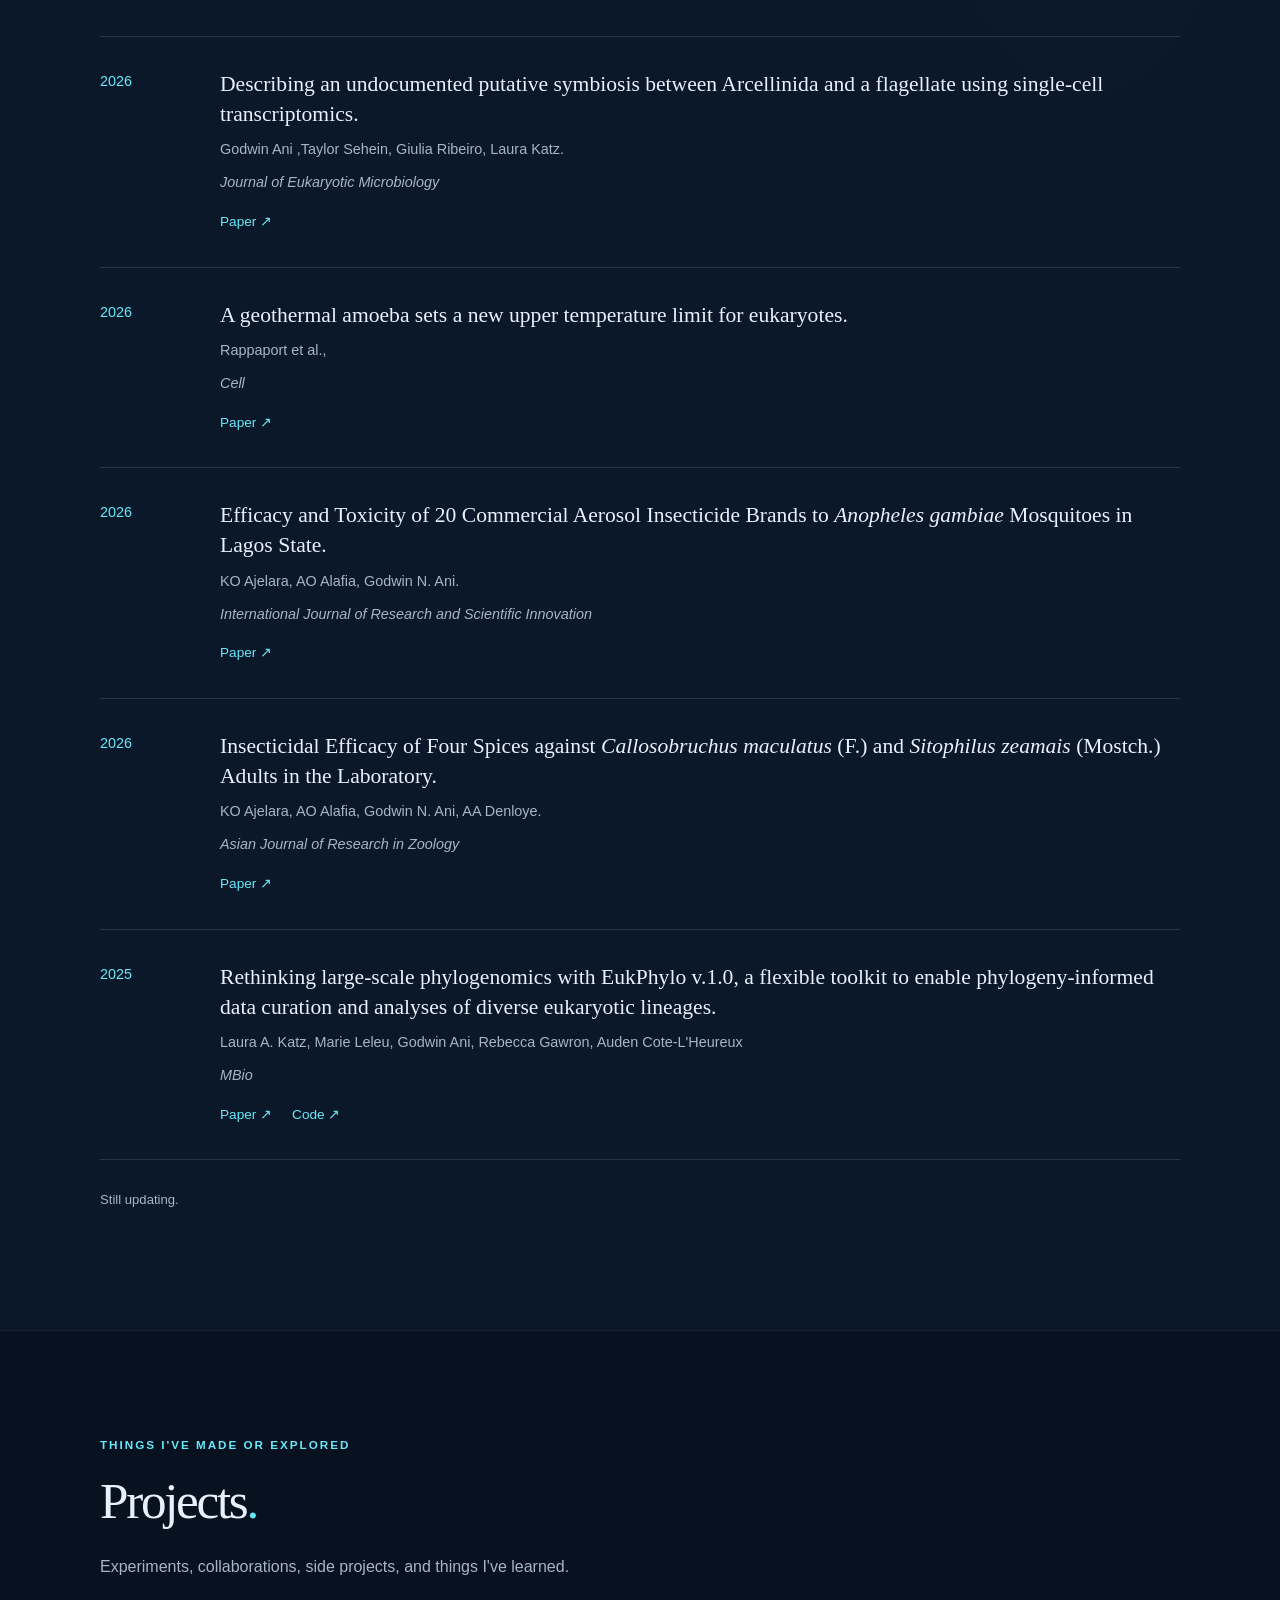
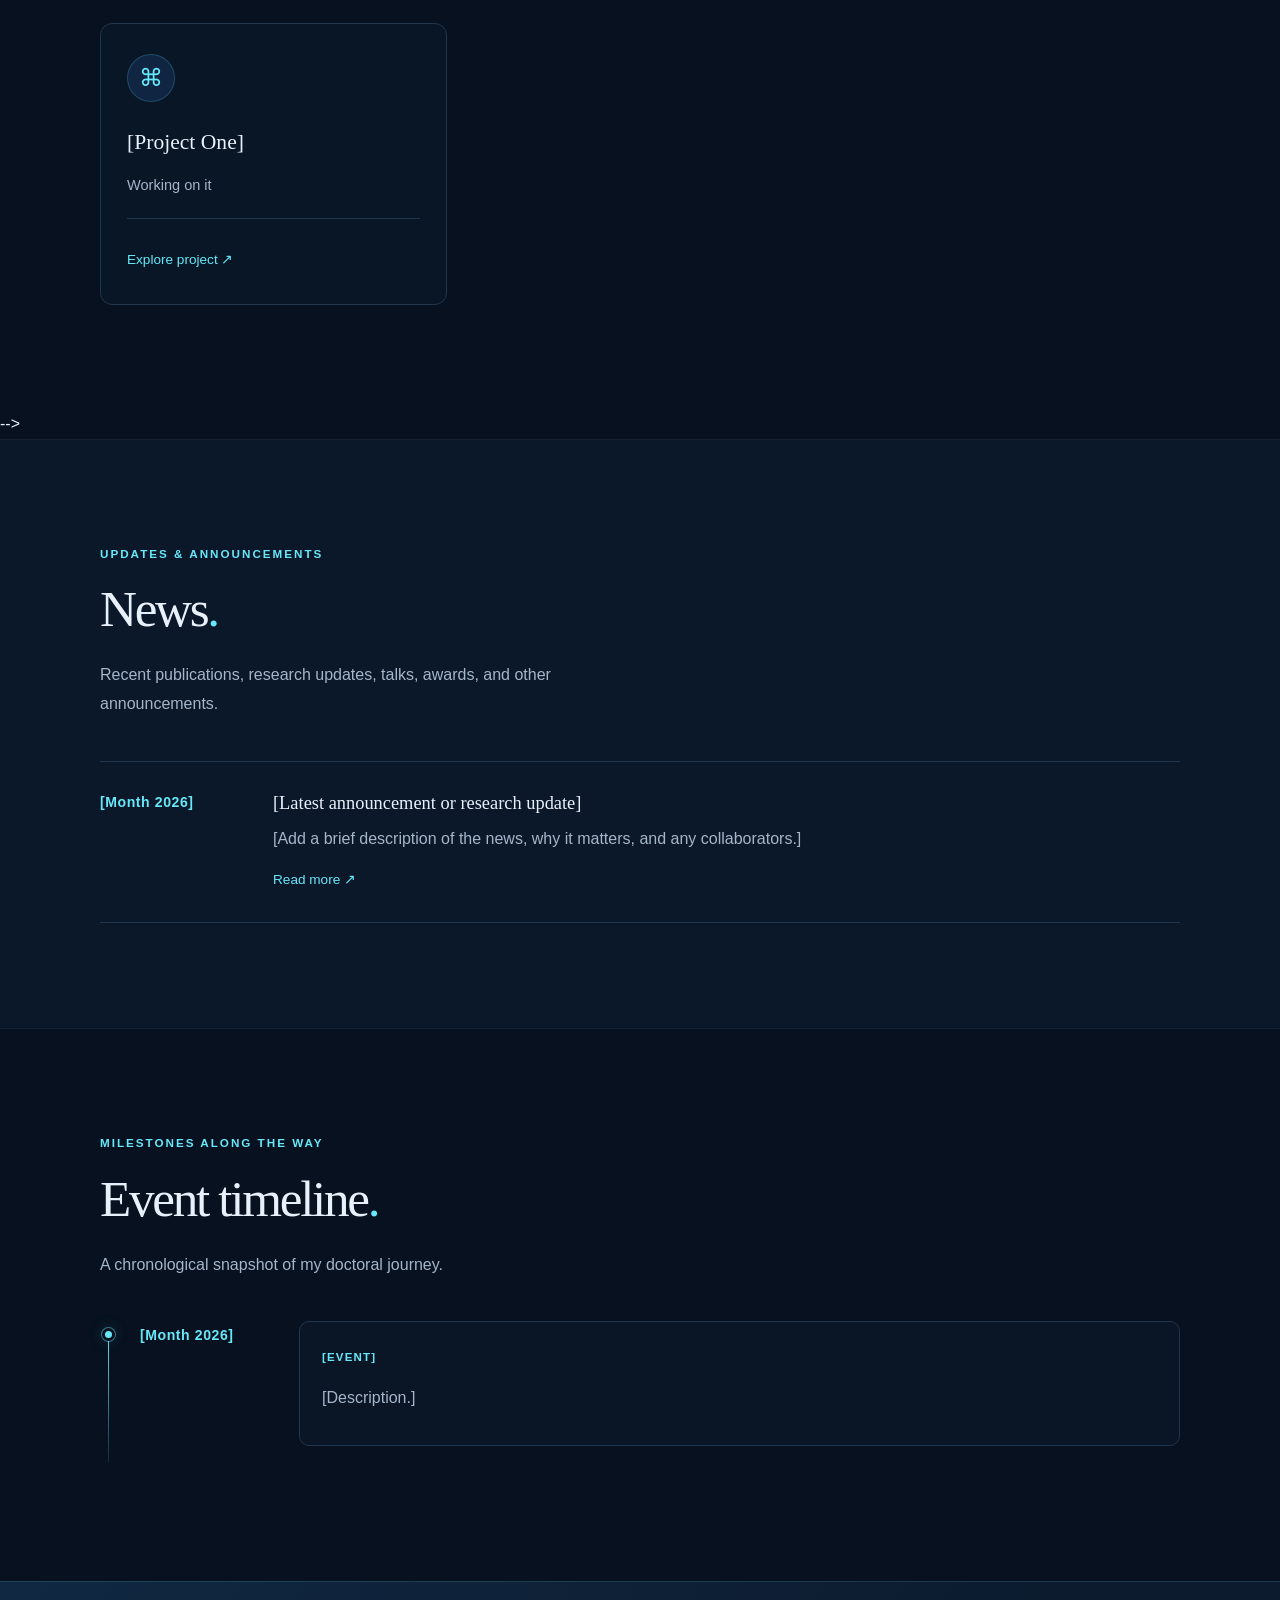
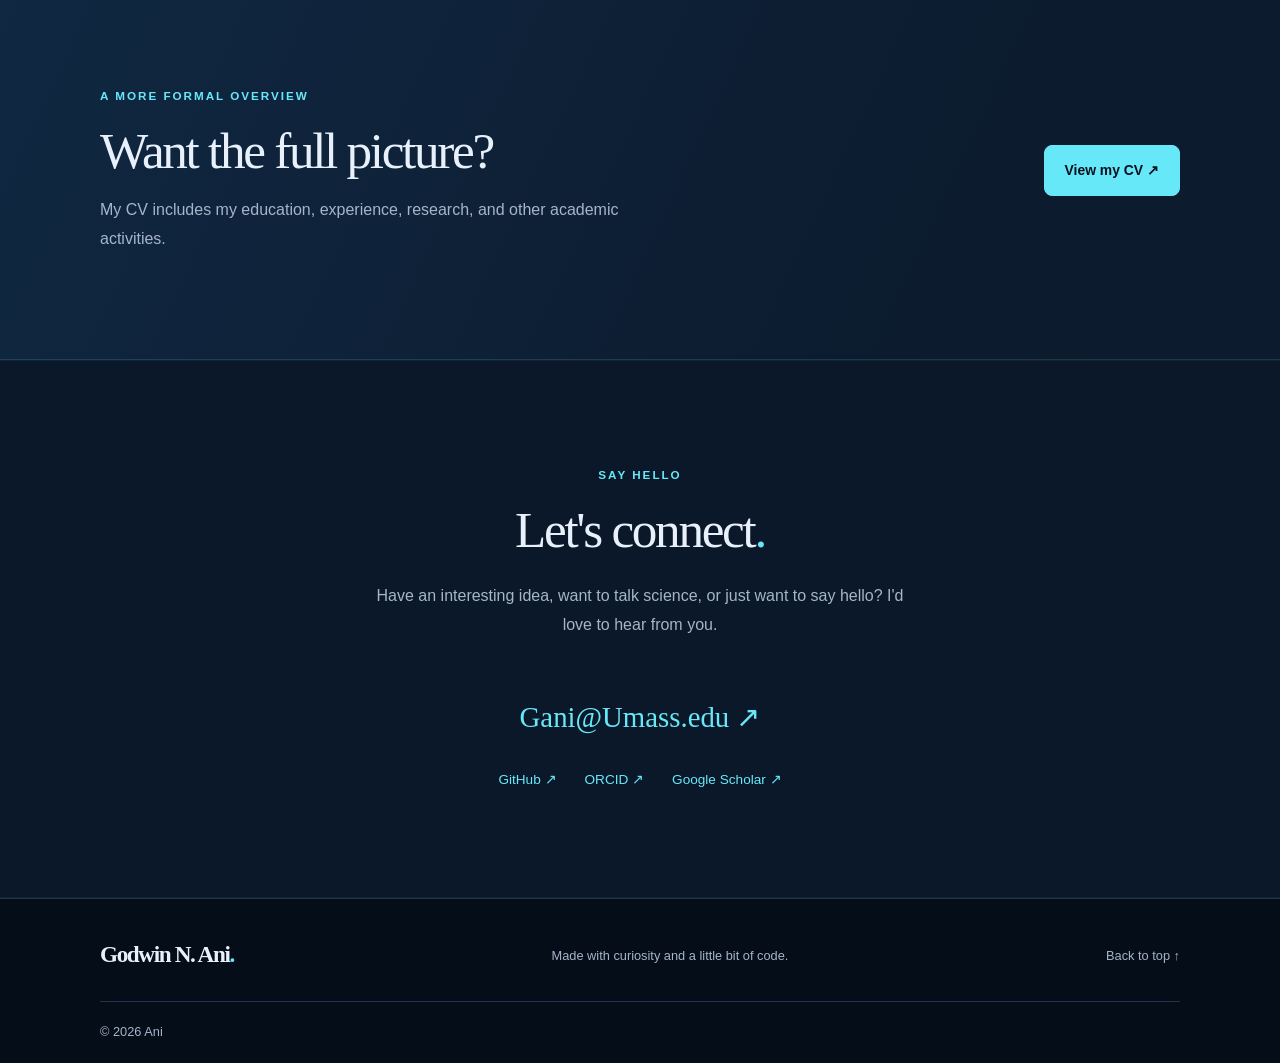
==== commit 4116f0d8: "Update index.html" ====
--- a/index.html
+++ b/index.html
@@ -123,7 +123,7 @@
             <span class="card-number">Symbiosis</span>
             <h3>Discovery of a novel relationship where a shelled amoeba houses a flagellate</h3>
             <p>
-              Shelled amoeba have been studied since the 1800s in different parts of the world but despite their extensive study, there was no record of them housing a flagellate. This study was the first to report a shelled microbial eukaryote housing a flagellated microbial eukaryote. Overall, this study identified an unknown microbial partnership in shelled amoeba, identified a previously undescribed flagellate species, and it shows how modern methods like single-cell sequencing can reveal microbial relationships that traditional methods like microscopy and culturing are ill suited for.
+              Shelled amoeba have been studied since the 1800s in different parts of the world but despite their extensive study, there was no record of them housing a flagellate. This study was the first to report a shelled microbial eukaryote housing a flagellated microbial eukaryote. Overall, this study identified an unknown microbial partnership in shelled amoeba, a previously undescribed flagellate species, and it shows how modern methods like single-cell sequencing can reveal microbial relationships that traditional methods like microscopy and culturing are ill suited for.
             </p>
             <p class="card-meta">Published at <I>Journal of Eukaryotic Microbiology</I></p>
           </article>
@@ -138,7 +138,7 @@
           </article>
           <article class="content-card">
             <span class="card-number">Limits of life</span>
-            <h3>Discovery of the "fire amoeba" which that holds the world record for the highest heat tolerance of any complex life form</h3>
+            <h3>Discovery of the "fire amoeba" that holds the world record for the highest heat tolerance of any complex life form</h3>
             <p>
               High temperatures lead to the breakdown of membranes, proteins, and other biomolecules needed by living cells to survive thereby killing them. For decades, it has been thought that no eukaryotic cell could survive above 62 degrees Celsius (144 degrees Fahrenheit). The discovery of this organism proves this to be false, and changes our understanding of the limits of life. Studying extremophiles like this could provide potential ways of engineering durable enzymes capable of surviving high heat, and guide our search for extraterrestrial life.
             </p>
